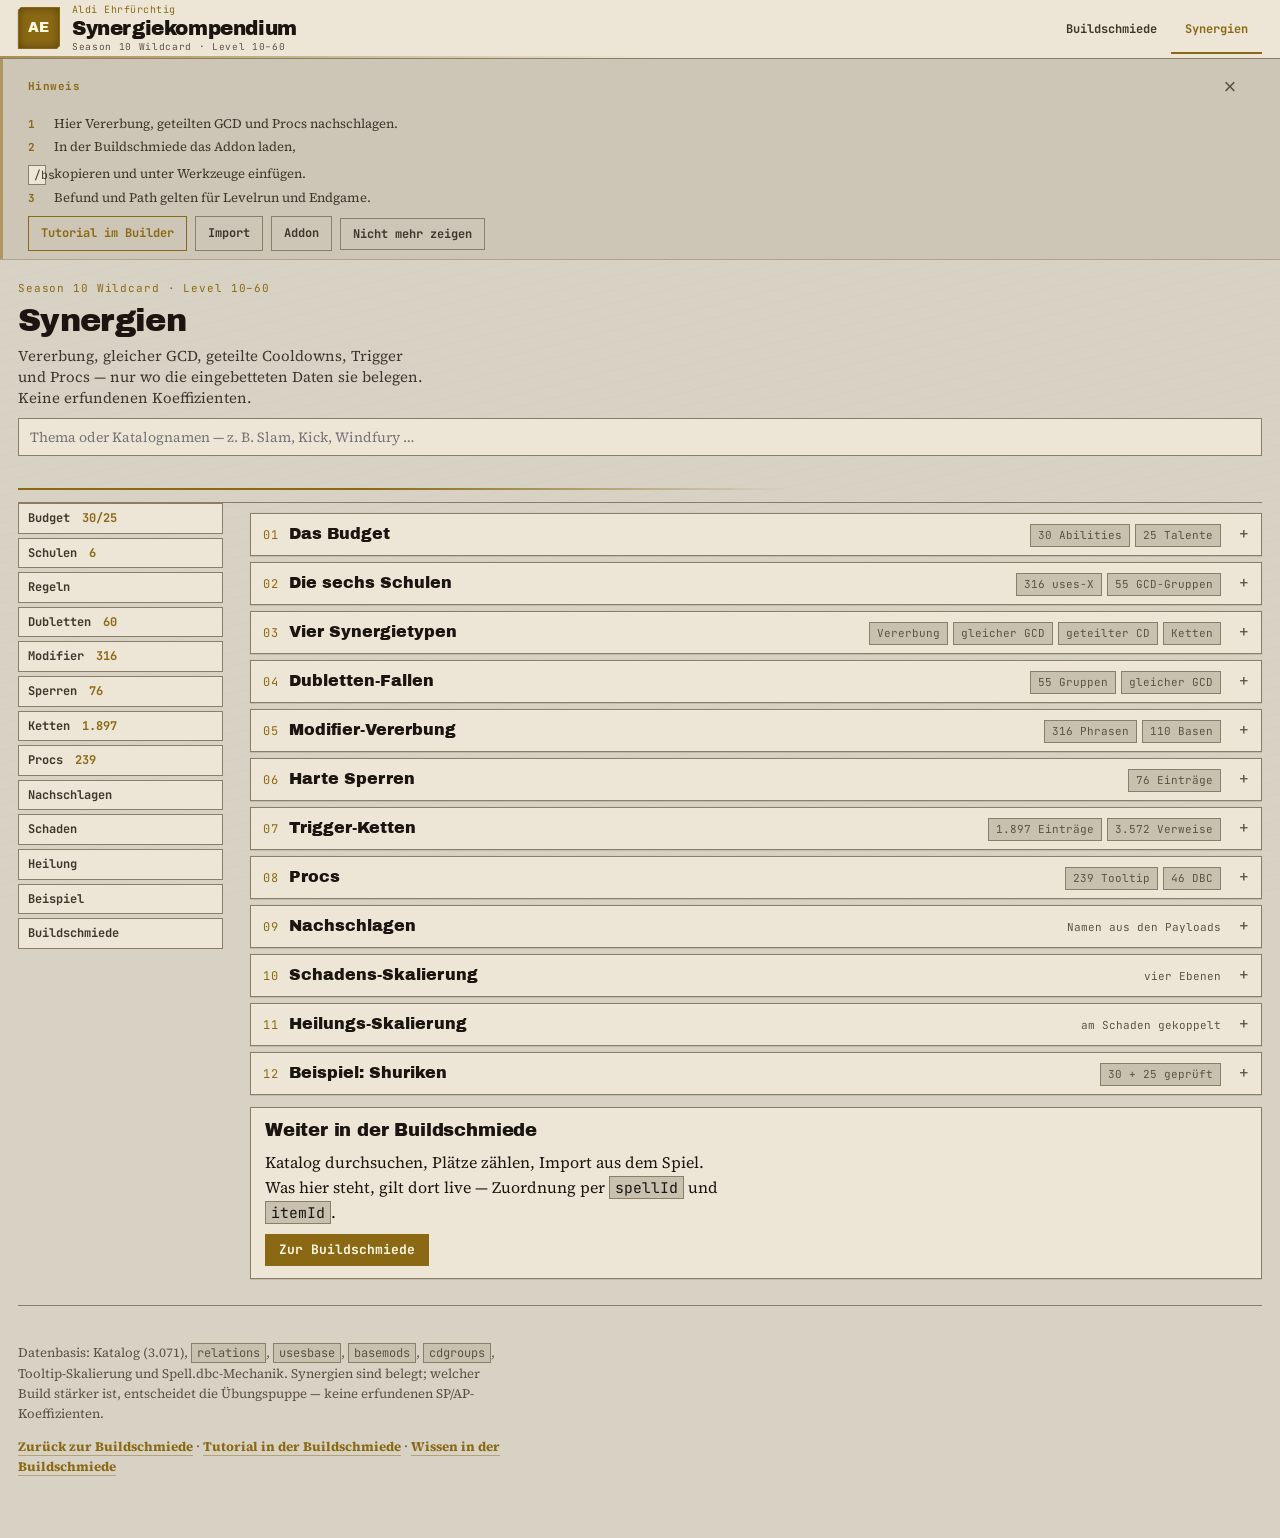
==== synergien.html @ 70fe5434 "Calm first-screen chrome so Wissen, tutorial, and catalog no longer stack three viewports. Gate Folg" ====
<!DOCTYPE html>
<html lang="de">
<head>
<meta charset="utf-8">
<meta name="viewport" content="width=device-width, initial-scale=1">
<meta name="description" content="Synergiekompendium für Project Ascension Season 10 Wildcard: Vererbung, gleicher GCD, Trigger-Ketten, Procs und Budgetregeln für Levelrun und Endgame (10–60).">
<title>Wildcard Synergiekompendium</title>
<link rel="preconnect" href="https://fonts.googleapis.com">
<link rel="preconnect" href="https://fonts.gstatic.com" crossorigin>
<link rel="stylesheet" href="https://fonts.googleapis.com/css2?family=Archivo+Black&family=Source+Serif+4:opsz,wght@8..60,400;8..60,600;8..60,700&family=JetBrains+Mono:wght@400;500;700&display=swap">
<style>
/*
  BUILDSCHMIEDE TOKEN BLOCK — share with builder-head.html
  Own forge-slate chrome (CSS only). No Ascension/WoW BLP frame kits.
  Dark = default. Light = parchment reading mode.
  Semantic (same hex as Builder):
  --accent --accent-ink --accent-soft  guild gold (#C9A227 family) — CTA / Highlight
  --danger --danger-soft  kritisch (muted red, not neon)
  --caution --caution-soft  verbesserbar / Achtung (amber, not ember)
  --good --good-soft  live / ok (muted green)
  --info  neutral info (slate-blue)
  --warn aliases --caution (wie Builder); Hinweise bleiben Amber, nicht Rot
  --ground --raised --sunken  stone panel stack
  --ink --ink-soft --ink-faint --ink-dim  text
  --muted  secondary copy (= --ink-dim)
  --rule --rule-soft --edge  metal lines
  --q0…--q4  WoW quality (Normal→Legendary) — data colors, muted, not neon
  --atm-a --atm-b  forge washes
  --quiet --quiet-focus  secondary blocks until hover/focus
  School hues (--fire…--physical) are Synergien-only and stay muted.
*/
/* Forge-Slate default = dark. Same hex as builder-head.html. */
:root,
:root[data-theme="dark"]{
  --ground:#0A0908; --raised:#1A1612; --sunken:#0D0B09;
  --ink:#E8E0D0; --ink-soft:#C4BAA6; --ink-faint:#A39886; --ink-dim:#7A7164;
  --rule:#3A3428; --rule-soft:#2A241C;
  --accent:#C9A227; --accent-ink:#1A1408; --accent-soft:#241E10;
  --ember:#C48A58; --ember-soft:#1C140E;
  --danger:#C47872; --danger-soft:#1C1010;
  --caution:#C4A05A; --caution-soft:#1C160C;
  --warn:var(--caution); --warn-soft:var(--caution-soft);
  --good:#7A9A78; --good-soft:#101610;
  --info:#7A8FA0; --info-soft:#101418;
  --bad:var(--danger); --krit:var(--danger);
  --q0:#9A9288; --q1:#8A9A52; --q2:#6A8498; --q3:#8A8098; --q4:#B07A38;
  --fire:#A87868; --frost:#6A7A8A; --shadow:#7A7088;
  --nature:#6A8A72; --holy:#B8A060; --arcane:#7A7088; --physical:#7A7468;
  --atm-a:rgba(201,162,39,.05); --atm-b:rgba(196,138,88,.02);
  --edge:rgba(0,0,0,.40);
  --panel-glow:rgba(201,162,39,.03);
  --stone:#1A1612; --gold:#C9A227; --gold-hi:#C9A227;
  --dur-view:.22s; --dur-chip:.15s; --ease-out:cubic-bezier(.2,.7,.2,1);
  --quiet:.78; --quiet-focus:1;
  --muted:var(--ink-dim);
  --page-max:1800px;
  --page-pad:clamp(10px,1.4vw,20px);
  --gap:12px;
  --sticky-top:72px;
  --jump-pad:calc(var(--sticky-top) + 16px);
  --metal:var(--rule); --metal-hi:rgba(255,255,255,.06);
  --btn-h:32px;
  --hover-delay:240ms; --hover-fade:120ms; --hover-z:80;
}
@media (prefers-color-scheme:light){:root:not([data-theme="dark"]){
  --ground:#D8D2C4; --raised:#EDE6D6; --sunken:#C9C1B0;
  --ink:#1A1510; --ink-soft:#3F362C; --ink-faint:#5C5244; --ink-dim:#756C5E;
  --rule:#8A7E68; --rule-soft:#B0A48E;
  --accent:#8B6914; --accent-ink:#FFF8E0; --accent-soft:#E4DCC4;
  --ember:#8A4A28; --ember-soft:#E6DED4;
  --danger:#8B3530; --danger-soft:#E8D6D2;
  --caution:#8A5018; --caution-soft:#E8D8C4;
  --warn:var(--caution); --warn-soft:var(--caution-soft);
  --good:#2F5340; --good-soft:#D6DED6;
  --info:#3A5268; --info-soft:#D6DCE2;
  --bad:var(--danger); --krit:var(--danger);
  --q0:#7A7468; --q1:#4A5A24; --q2:#2E4A68; --q3:#534868; --q4:#6B3E16;
  --fire:#6E4E42; --frost:#3E5264; --shadow:#52485A;
  --nature:#3E5244; --holy:#6A5A30; --arcane:#52485A; --physical:#5C564E;
  --atm-a:rgba(139,105,20,.05); --atm-b:rgba(138,74,40,.02);
  --edge:rgba(26,21,16,.10);
  --panel-glow:rgba(139,105,20,.03);
  --stone:#2A241C; --gold:#8B6914; --gold-hi:#8B6914;
  --muted:var(--ink-dim);
}}
:root[data-theme="light"]{
  --ground:#D8D2C4; --raised:#EDE6D6; --sunken:#C9C1B0;
  --ink:#1A1510; --ink-soft:#3F362C; --ink-faint:#5C5244; --ink-dim:#756C5E;
  --rule:#8A7E68; --rule-soft:#B0A48E;
  --accent:#8B6914; --accent-ink:#FFF8E0; --accent-soft:#E4DCC4;
  --ember:#8A4A28; --ember-soft:#E6DED4;
  --danger:#8B3530; --danger-soft:#E8D6D2;
  --caution:#8A5018; --caution-soft:#E8D8C4;
  --warn:var(--caution); --warn-soft:var(--caution-soft);
  --good:#2F5340; --good-soft:#D6DED6;
  --info:#3A5268; --info-soft:#D6DCE2;
  --bad:var(--danger); --krit:var(--danger);
  --q0:#7A7468; --q1:#4A5A24; --q2:#2E4A68; --q3:#534868; --q4:#6B3E16;
  --fire:#6E4E42; --frost:#3E5264; --shadow:#52485A;
  --nature:#3E5244; --holy:#6A5A30; --arcane:#52485A; --physical:#5C564E;
  --atm-a:rgba(139,105,20,.05); --atm-b:rgba(138,74,40,.02);
  --edge:rgba(26,21,16,.10);
  --panel-glow:rgba(139,105,20,.03);
  --stone:#2A241C; --gold:#8B6914; --gold-hi:#8B6914;
  --muted:var(--ink-dim);
}
*{box-sizing:border-box}
html{-webkit-text-size-adjust:100%}
body{
  margin:0;color:var(--ink);min-height:100vh;
  font-family:"Source Serif 4",Georgia,serif;font-size:16px;line-height:1.55;
  -webkit-font-smoothing:antialiased;
  background-color:var(--ground);
  background-image:
    radial-gradient(ellipse 95% 60% at 6% -12%,var(--atm-a),transparent 55%),
    radial-gradient(ellipse 70% 50% at 100% 0%,var(--atm-b),transparent 48%),
    repeating-linear-gradient(-14deg,transparent,transparent 12px,rgba(255,255,255,.02) 12px,rgba(255,255,255,.02) 13px);
  background-attachment:fixed}
@media (prefers-color-scheme:light){:root:not([data-theme="dark"]) body{
  background-image:
    radial-gradient(ellipse 95% 60% at 6% -12%,var(--atm-a),transparent 55%),
    radial-gradient(ellipse 70% 50% at 100% 0%,var(--atm-b),transparent 48%),
    repeating-linear-gradient(-14deg,transparent,transparent 12px,rgba(18,21,31,.016) 12px,rgba(18,21,31,.016) 13px)}}
:root[data-theme="light"] body{background-image:
  radial-gradient(ellipse 95% 60% at 6% -12%,var(--atm-a),transparent 55%),
  radial-gradient(ellipse 70% 50% at 100% 0%,var(--atm-b),transparent 48%),
  repeating-linear-gradient(-14deg,transparent,transparent 12px,rgba(18,21,31,.016) 12px,rgba(18,21,31,.016) 13px)}
h1,h2,h3{font-family:"Archivo Black",Impact,sans-serif;font-weight:400;text-wrap:balance;line-height:1.12;margin:0}
code,.mono,.lvl,.qual,th,.tag{font-family:"JetBrains Mono",ui-monospace,monospace}
code{font-size:.92em;background:var(--sunken);border:1px solid var(--rule);padding:1px 5px}

.wrap{max-width:min(100%,var(--page-max));margin:0 auto;padding:8px var(--page-pad) 0}
.cols-syn{display:grid;gap:var(--gap);grid-template-columns:1fr;align-items:start}
.col-side{display:flex}
.col-main{min-width:0}
@media(min-width:1100px){
  .cols-syn{grid-template-columns:minmax(180px,220px) minmax(0,1fr);gap:var(--gap)}
  .col-side{
    position:sticky;top:var(--sticky-top);align-self:start;
    max-height:calc(100dvh - var(--sticky-top) - 8px);
    overflow:auto;scrollbar-gutter:stable}
}

.topbar{position:sticky;top:0;z-index:50;background:var(--raised);
  border-bottom:1px solid var(--rule)}
.topbar::after{content:"";display:block;height:2px;
  background:linear-gradient(90deg,var(--accent) 0%,var(--accent) 28%,transparent 62%)}
.tbin{max-width:min(100%,var(--page-max));margin:0 auto;padding:0 var(--page-pad);
  display:flex;align-items:center;gap:clamp(12px,2vw,28px);flex-wrap:wrap;
  min-height:68px;position:relative}
.brand{display:flex;align-items:center;gap:12px;flex:1 1 auto;min-width:0;
  text-decoration:none;color:inherit}
.brand:hover .btext b{color:var(--accent)}
.bmark{width:42px;height:42px;flex:0 0 42px;display:grid;place-items:center;
  background:var(--accent);color:var(--accent-ink);font-family:"Archivo Black",sans-serif;
  font-size:14px;letter-spacing:.02em}
.bmark-txt{position:relative;z-index:1}
.btext{display:flex;flex-direction:column;line-height:1.1;min-width:0}
.btext .bguild{font-style:normal;font-family:"JetBrains Mono",monospace;font-size:10px;
  letter-spacing:.05em;color:var(--accent);margin-bottom:2px}
.btext b{font-family:"Archivo Black",Impact,sans-serif;font-size:clamp(17px,2.4vw,20px);
  font-weight:400;letter-spacing:-.02em;transition:color var(--dur-chip) var(--ease-out)}
.btext i{font-style:normal;font-family:"JetBrains Mono",monospace;font-size:9.5px;
  letter-spacing:.07em;color:var(--ink-faint);margin-top:3px}
.prodnav{display:flex;gap:0;align-items:flex-end;margin-left:auto}
.prodnav a{
  background:transparent;border:0;border-bottom:2px solid transparent;
  padding:18px 14px 14px;font-family:"JetBrains Mono",monospace;font-size:12px;
  font-weight:700;color:var(--ink-soft);text-decoration:none;white-space:nowrap;
  transition:color var(--dur-chip),border-color var(--dur-chip)}
.prodnav a:hover{color:var(--ink)}
.prodnav a.on{color:var(--accent);border-bottom-color:var(--accent)}
.prodnav a:focus-visible{outline:2px solid var(--accent);outline-offset:2px}

.startrow{border-bottom:1px solid var(--rule-soft);
  background:color-mix(in srgb,var(--sunken) 72%,var(--ground))}
.startin{max-width:min(100%,var(--page-max));margin:0 auto;padding:6px var(--page-pad);
  display:flex;flex-wrap:wrap;align-items:baseline;gap:10px 18px}
.startin .shd{font-family:"JetBrains Mono",monospace;font-size:11px;font-weight:700;
  letter-spacing:.04em;color:var(--accent);margin:0;flex:0 0 auto}
.startin p{margin:0;font-size:13.5px;color:var(--ink);line-height:1.45;flex:1 1 220px;max-width:62ch}
.startin .slinks{display:flex;flex-wrap:wrap;gap:8px;align-items:center}
.startin a{font-family:"JetBrains Mono",monospace;font-size:12px;font-weight:700;
  color:var(--accent);text-decoration:none;border:1px solid var(--accent);
  background:var(--raised);padding:6px 11px;white-space:nowrap}
.startin a:hover{background:var(--accent);color:var(--accent-ink)}
.startin a:focus-visible{outline:2px solid var(--accent);outline-offset:2px}

.mast{border-bottom:1px solid var(--rule);padding:clamp(10px,2vw,18px) 0 12px;position:relative}
.mast::after{content:"";display:block;height:2px;margin-top:12px;
  background:linear-gradient(90deg,var(--accent) 0%,var(--accent) 28%,transparent 62%)}
.kicker{font-family:"JetBrains Mono",monospace;font-size:11px;letter-spacing:.08em;
  color:var(--accent);margin:0 0 6px}
.mast h1{font-size:clamp(24px,3.6vw,32px);letter-spacing:-.02em;color:var(--ink)}
.dek{max-width:52ch;margin:6px 0 0;font-size:15px;color:var(--ink-soft);line-height:1.4}

.find{margin:10px 0 0;display:flex;flex-direction:column;gap:6px}
.find-row{display:flex;gap:8px;align-items:center}
.find input[type=search]{
  flex:1;min-width:0;background:var(--raised);color:var(--ink);
  border:1px solid var(--rule);padding:8px 11px;font-size:14px;border-radius:0;
  font-family:"Source Serif 4",Georgia,serif}
.find input[type=search]:focus{outline:2px solid var(--accent);outline-offset:2px;border-color:var(--accent)}
.find-status{font-family:"JetBrains Mono",monospace;font-size:12px;color:var(--ink-faint);
  min-height:1.2em;margin:0}

.topics-nav{display:flex;flex-wrap:wrap;gap:4px;margin:0;align-items:center}
.col-side.topics-nav{align-items:stretch}
@media(min-width:1100px){
  .col-side.topics-nav{
    flex-direction:column;gap:4px;
    max-height:calc(100dvh - var(--sticky-top) - 8px);overflow-y:auto;scrollbar-gutter:stable}
  .col-side.topics-nav a{white-space:normal}
}
.topics-nav a{
  font-family:"JetBrains Mono",monospace;font-size:12px;font-weight:700;
  color:var(--ink-soft);text-decoration:none;border:1px solid var(--rule);
  background:var(--raised);padding:5px 9px;white-space:nowrap}
.topics-nav a:hover{border-color:var(--accent);color:var(--accent)}
.topics-nav a:focus-visible{outline:2px solid var(--accent);outline-offset:2px}
.topics-nav a b{font-weight:700;color:var(--accent);margin-left:5px;
  font-variant-numeric:tabular-nums}

@keyframes jumpflash{
  0%{box-shadow:0 0 0 1px var(--accent),0 0 0 6px var(--accent-soft)}
  100%{box-shadow:0 1px 0 var(--edge),0 0 0 1px var(--panel-glow)}}
.jumpflash{animation:jumpflash 1.2s var(--ease-out)}
@media (prefers-reduced-motion:reduce){
  .jumpflash{animation:none;outline:2px solid var(--accent);outline-offset:2px}}

.topics{display:flex;flex-direction:column;gap:6px;padding:10px 0 18px}
.topic{background:var(--raised);border:1px solid var(--rule);scroll-margin-top:var(--jump-pad,86px);
  box-shadow:0 1px 0 var(--edge),0 0 0 1px var(--panel-glow)}
.topic.off{display:none}
.topic>summary{
  list-style:none;cursor:pointer;display:flex;align-items:baseline;flex-wrap:wrap;gap:4px 10px;
  padding:8px 12px;font-family:"Archivo Black",Impact,sans-serif;font-size:16px;
  user-select:none}
.topic>summary::-webkit-details-marker{display:none}
.topic>summary .num{font-family:"JetBrains Mono",monospace;font-size:12px;color:var(--accent);
  letter-spacing:.08em}
.topic>summary .hint{font-family:"JetBrains Mono",monospace;font-size:11px;font-weight:400;
  color:var(--ink-faint);margin-left:auto;display:flex;flex-wrap:wrap;gap:5px;align-items:center}
.topic>summary .hint a{
  color:var(--ink-faint);text-decoration:none;border:1px solid var(--rule);
  background:var(--sunken);padding:2px 7px;font-weight:400}
.topic>summary .hint a:hover{border-color:var(--accent);color:var(--accent)}
.topic>summary .hint a:focus-visible{outline:2px solid var(--accent);outline-offset:2px}
.topic>summary::after{content:"+";margin-left:8px;font-family:"JetBrains Mono",monospace;
  font-size:16px;color:var(--ink-faint)}
.topic[open]>summary{border-bottom:1px solid var(--rule-soft)}
.topic[open]>summary::after{content:"−"}
.topic-body{padding:2px 12px 14px}
.topic-body>h2{display:none}
.q-empty{padding:16px 8px 6px;color:var(--ink-faint);text-align:center;margin:0}
.q-empty[hidden]{display:none}
.closer{background:var(--raised);border:1px solid var(--rule);padding:12px 14px;margin-top:6px;
  box-shadow:0 1px 0 var(--edge),0 0 0 1px var(--panel-glow);scroll-margin-top:var(--jump-pad,86px)}
.closer h2{font-size:18px;margin:0 0 6px}
.closer p{margin:0;max-width:58ch}
.closer .cta{margin-top:10px}

.limits{display:grid;grid-template-columns:repeat(auto-fit,minmax(140px,1fr));gap:8px;margin:14px 0}
.limit{background:var(--raised);border:1px solid var(--rule);
  box-shadow:0 1px 0 var(--edge),0 0 0 1px var(--panel-glow);
  padding:10px 12px;position:relative}
a.limit{color:inherit;text-decoration:none;display:block;cursor:pointer;
  scroll-margin-top:var(--jump-pad,86px)}
a.limit:hover{border-color:var(--accent)}
a.limit:focus-visible{outline:2px solid var(--accent);outline-offset:2px}
.limit::before{content:"";position:absolute;left:0;top:0;bottom:0;width:3px;
  background:var(--accent);opacity:.45}
.limit .n{font-family:"Archivo Black",sans-serif;font-size:28px;line-height:1;display:block;
  font-variant-numeric:tabular-nums;color:var(--accent)}
.limit .l{font-family:"JetBrains Mono",monospace;font-size:11px;letter-spacing:.08em;
  color:var(--ink-faint);margin-top:4px;display:block}

h2{font-size:clamp(20px,2.6vw,26px);letter-spacing:-.01em}
h2 .num{font-family:"JetBrains Mono",monospace;font-size:12px;color:var(--accent);
  display:block;margin-bottom:8px;letter-spacing:.1em;
  border-left:3px solid var(--accent);padding-left:10px}
h3{font-size:17px;margin:18px 0 8px;color:var(--ink)}
p{max-width:66ch}
section > p:first-of-type,.topic-body > .lede{margin-top:10px}
.lede{font-size:16px;color:var(--ink-soft)}

.schools{display:grid;grid-template-columns:repeat(auto-fit,minmax(148px,1fr));gap:8px;margin:14px 0 0}
.school{background:var(--raised);border:1px solid var(--rule);
  box-shadow:0 1px 0 var(--edge),inset 3px 0 0 color-mix(in srgb,var(--c) 62%,transparent);padding:8px 11px;
  scroll-margin-top:var(--jump-pad,86px)}
a.school{color:inherit;text-decoration:none;display:block;cursor:pointer}
a.school:hover{border-color:color-mix(in srgb,var(--c) 70%,var(--rule))}
a.school:focus-visible{outline:2px solid var(--accent);outline-offset:2px}
.school .name{font-family:"JetBrains Mono",monospace;font-weight:700;font-size:14px;color:color-mix(in srgb,var(--c) 72%,var(--ink-faint));display:block}
.school .count{font-family:"Archivo Black",sans-serif;font-size:22px;line-height:1.2;display:block;color:var(--ink)}
.school .eg{font-size:14px;color:var(--ink-faint);display:block}

.chain{background:var(--raised);border:1px solid var(--rule);
  box-shadow:0 1px 0 var(--edge),0 0 0 1px var(--panel-glow);
  padding:10px 12px 10px 14px;margin:10px 0;position:relative}
.chain::before{content:"";position:absolute;left:0;top:0;bottom:0;width:3px;
  background:var(--accent);opacity:.45}
.chain-flow{display:flex;flex-wrap:wrap;align-items:center;gap:8px;margin-bottom:8px}
.node{font-family:"JetBrains Mono",monospace;font-size:13px;font-weight:700;
  background:var(--sunken);border:1px solid var(--rule);padding:5px 10px}
.node.src{border-color:var(--accent);color:var(--accent);background:var(--accent-soft)}
.arrow{color:var(--ink-faint);font-size:14px}
.chain p{margin:0;font-size:15px;color:var(--ink-soft);max-width:none}

.tbl-wrap{overflow-x:auto;margin:20px 0;background:var(--raised);border:1px solid var(--rule);
  box-shadow:0 1px 0 var(--edge),0 0 0 1px var(--panel-glow)}
table{border-collapse:collapse;width:100%;min-width:560px;background:transparent}
th,td{text-align:left;padding:9px 13px;border-bottom:1px solid var(--rule-soft);font-size:14px}
th{background:var(--sunken);font-size:11px;letter-spacing:.08em;
  color:var(--accent);font-weight:700;position:sticky;top:var(--sticky-top);z-index:2;border-bottom:1px solid var(--rule)}
td{font-family:"JetBrains Mono",monospace;font-variant-numeric:tabular-nums}
td.txt{font-family:"Source Serif 4",serif;color:var(--ink-soft)}
tr:last-child td{border-bottom:none}

.qual{font-size:11px;padding:2px 7px;border:1px solid currentColor;font-weight:700}
.q-Legendary{color:var(--q4)} .q-Epic{color:var(--q3)}
.q-Rare{color:var(--q2)} .q-Normal{color:var(--q0)} .q-Uncommon{color:var(--q1)}

.note{position:relative;background:var(--accent-soft);border:1px solid var(--accent);
  padding:16px 20px 16px 22px;margin:24px 0;
  box-shadow:0 1px 0 var(--edge),inset 3px 0 0 var(--accent)}
.note.warn{background:var(--caution-soft);border-color:var(--caution);
  box-shadow:0 1px 0 var(--edge),inset 3px 0 0 var(--caution)}
.note.danger{background:var(--danger-soft);border-color:var(--danger);
  box-shadow:0 1px 0 var(--edge),inset 3px 0 0 var(--danger)}
.note.good{background:var(--good-soft);border-color:var(--good);
  box-shadow:0 1px 0 var(--edge),inset 3px 0 0 var(--good)}
.note p{margin:0;max-width:none}
.note p+p{margin-top:10px}
.note .hd{font-family:"JetBrains Mono",monospace;font-size:11px;letter-spacing:.08em;
  margin:0 0 7px;font-weight:700;color:var(--accent)}
.note.warn .hd{color:var(--caution)}
.note.danger .hd{color:var(--danger)}
.note.good .hd{color:var(--good)}
a.cta{
  display:inline-block;color:var(--accent);text-decoration:none;margin-top:14px;
  font-family:"JetBrains Mono",monospace;font-size:13px;font-weight:700;
  padding:0 0 2px;border:0;border-bottom:1px solid color-mix(in srgb,var(--accent) 45%,transparent);
  background:transparent}
a.cta:hover{color:var(--ink);border-bottom-color:var(--accent)}
a.cta:focus-visible{outline:2px solid var(--accent);outline-offset:2px}
.footnav{margin-top:12px}
.footnav a{color:var(--accent);font-weight:700;text-decoration:none;
  border-bottom:1px solid color-mix(in srgb,var(--accent) 45%,transparent)}
.footnav a:hover{border-bottom-color:var(--accent)}

.cols{display:grid;grid-template-columns:1fr;gap:var(--gap);margin-top:20px}
@media(min-width:760px){.cols{grid-template-columns:1fr 1fr}}
@media(min-width:1400px){.cols{grid-template-columns:1fr 1fr 1fr}}
.col{background:var(--raised);border:1px solid var(--rule);
  box-shadow:0 1px 0 var(--edge),0 0 0 1px var(--panel-glow);
  padding:14px 16px;position:relative}
.col::before{content:"";position:absolute;left:0;top:0;bottom:0;width:3px;
  background:var(--accent);opacity:.45}
.col h3{margin-top:0;color:var(--ink)}
.col ul{list-style:none;margin:0;padding:0}
.col li{display:flex;justify-content:space-between;gap:10px;padding:3px 0;
  border-bottom:1px solid var(--rule-soft);font-size:13px}
.col li .nm{font-family:"JetBrains Mono",monospace}
.col li .meta{font-family:"JetBrains Mono",monospace;font-size:11px;color:var(--ink-faint);white-space:nowrap}
.grp{font-family:"JetBrains Mono",monospace;font-size:11px;letter-spacing:.08em;
  color:var(--accent);margin:10px 0 4px}
.grp:first-child{margin-top:0}

footer{padding:24px 0 48px;color:var(--ink-faint);font-size:13px;line-height:1.55;
  border-top:1px solid var(--rule);margin-top:8px}
footer p{max-width:70ch}
a{color:var(--accent)}
:focus-visible{outline:2px solid var(--accent);outline-offset:2px}
.skip{position:absolute;left:12px;top:0;z-index:200;transform:translateY(-120%);
  background:var(--accent);color:var(--accent-ink);padding:10px 14px;
  font-family:"JetBrains Mono",monospace;font-size:13px;font-weight:700;
  text-decoration:none;border:1px solid var(--accent);transition:transform .15s}
.skip:focus,.skip:focus-visible{transform:translateY(12px);outline-offset:3px}
@media(prefers-contrast:more){:focus-visible{outline-width:3px}}
@media(max-width:560px){
  .tbin{min-height:0;padding-top:10px;padding-bottom:10px;gap:10px}
  .bmark{width:36px;height:36px;flex-basis:36px}
  .btext b{font-size:16px}
  .prodnav{width:100%;margin-left:0}
  .prodnav a{flex:1;text-align:center;padding:12px 8px}
}
.rules{display:grid;grid-template-columns:1fr;gap:8px;margin:14px 0 0}
@media(min-width:760px){.rules{grid-template-columns:1fr 1fr}}
.rule{background:var(--raised);border:1px solid var(--rule);
  box-shadow:0 1px 0 var(--edge),0 0 0 1px var(--panel-glow);
  padding:10px 12px 10px 14px;position:relative}
.rule::before{content:"";position:absolute;left:0;top:0;bottom:0;width:3px;
  background:var(--accent);opacity:.45}
.rule h3{margin:0 0 8px;font-size:16px}
.rule p{margin:0;font-size:15px;color:var(--ink-soft);max-width:none}
.rule .k{font-family:"JetBrains Mono",monospace;font-size:11px;letter-spacing:.08em;
  color:var(--accent);display:block;margin-bottom:6px}

.look{background:var(--raised);border:1px solid var(--rule);
  box-shadow:0 1px 0 var(--edge),0 0 0 1px var(--panel-glow);
  padding:10px 12px 12px;margin:12px 0 0;position:relative}
.look::before{content:"";position:absolute;left:0;top:0;bottom:0;width:3px;
  background:var(--accent);opacity:.45}
.look label{display:block;font-family:"JetBrains Mono",monospace;font-size:11px;
  letter-spacing:.08em;color:var(--accent);font-weight:700;margin:0 0 8px}
.synin{width:100%;max-width:42rem;padding:7px 10px;font:15px/1.4 "Source Serif 4",serif;
  color:var(--ink);background:var(--sunken);border:1px solid var(--rule)}
.synin:focus{outline:2px solid var(--accent);outline-offset:2px}
.filters{display:flex;flex-wrap:wrap;gap:6px;margin:12px 0 0}
.filters button{font-family:"JetBrains Mono",monospace;font-size:12px;font-weight:700;
  padding:6px 10px;border:1px solid var(--rule);background:var(--sunken);
  color:var(--ink-soft);cursor:pointer}
.filters button.on,.filters button[aria-pressed="true"]{
  border-color:var(--accent);background:var(--accent-soft);color:var(--accent)}
.filters button:hover{border-color:var(--accent);color:var(--accent)}
.filters button:focus-visible{outline:2px solid var(--accent);outline-offset:2px}
.school-filters{margin-top:8px}
.lookstat{font-family:"JetBrains Mono",monospace;font-size:12px;color:var(--ink-faint);
  margin:10px 0 0}
.look,.hits{scroll-margin-top:var(--jump-pad,86px)}
.look[tabindex="-1"]:focus{outline:none}
.hits{display:grid;gap:8px;margin-top:10px}
@media(min-width:900px){.hits{grid-template-columns:1fr 1fr}}
@media(min-width:1400px){.hits{grid-template-columns:1fr 1fr 1fr}}
.hit{background:var(--sunken);border:1px solid var(--rule);padding:8px 10px}
.hit h3{margin:0 0 6px;font-size:17px;color:var(--ink)}
.hit .meta{font-family:"JetBrains Mono",monospace;font-size:12px;color:var(--ink-faint)}
.tags{display:flex;flex-wrap:wrap;gap:6px;margin:8px 0}
.tagpill{font-family:"JetBrains Mono",monospace;font-size:11px;font-weight:700;
  padding:2px 7px;border:1px solid var(--rule);color:var(--ink-soft)}
.tagpill.erb{border-color:var(--accent);color:var(--accent)}
.tagpill.gcd{border-color:var(--caution);color:var(--caution)}
.tagpill.cd{border-color:var(--frost);color:var(--frost)}
.tagpill.proc{border-color:var(--good);color:var(--good)}
.tagpill.gate{border-color:var(--shadow);color:var(--shadow)}
.tagpill.kette{border-color:var(--holy);color:var(--holy)}
.hit dl{margin:6px 0 0;display:grid;gap:4px}
.hit dt{font-family:"JetBrains Mono",monospace;font-size:11px;letter-spacing:.06em;
  color:var(--accent);margin:0}
.hit dd{margin:2px 0 0;font-size:14px;color:var(--ink-soft)}
.hit .nm{font-family:"JetBrains Mono",monospace}
.empty{color:var(--ink-faint);font-size:15px;margin:14px 0 0}

@media(prefers-reduced-motion:reduce){
  *{animation:none!important;transition:none!important}
}

/* --- Dichte / progressive disclosure (forge-slate, shared with builder) --- */
.startrow{
  background:color-mix(in srgb,var(--sunken) 42%,transparent);
  border-bottom-color:var(--rule-soft)}
@supports not (background:color-mix(in srgb,white 50%,black)){
  .startrow{background:var(--sunken)}}
.startin .shd{color:var(--ink-dim);letter-spacing:.03em}
.startin p{font-size:13px;color:var(--ink-soft)}
.startin a{
  border-color:var(--rule);color:var(--ink-soft);background:transparent;
  font-weight:600;padding:5px 10px}
.startin a:hover,.startin a:focus-visible{
  background:var(--accent);color:var(--accent-ink);border-color:var(--accent)}

.chain,.col,.limit{box-shadow:0 1px 0 var(--edge)}
.quiet{opacity:var(--quiet);transition:opacity var(--dur-chip) var(--ease-out)}
.quiet:hover,.quiet:focus-within{opacity:var(--quiet-focus)}
.dump{background:transparent}

/* details.more = JS wrapDetails + static HTML. Same look as details.disclose. */
details.more,details.disclose{
  border:1px solid var(--rule-soft);background:var(--sunken)}
details.more>summary,details.disclose>summary{
  list-style:none;cursor:pointer;user-select:none;
  font-family:"JetBrains Mono",monospace;font-size:12px;font-weight:700;
  color:var(--accent);padding:8px 12px}
details.more>summary::-webkit-details-marker,
details.disclose>summary::-webkit-details-marker{display:none}
details.more>summary::after,details.disclose>summary::after{content:" +";color:var(--ink-faint);font-weight:400}
details.more[open]>summary::after,details.disclose[open]>summary::after{content:" \2212"}
details.more:not([open]),details.disclose:not([open]){opacity:var(--quiet)}
details.more[open],details.more:focus-within,
details.disclose[open],details.disclose:focus-within{opacity:var(--quiet-focus)}
details.more .more-body{padding:0 12px 10px;font-size:13px;color:var(--ink-soft);line-height:1.5}
details.more .more-body>:first-child{margin-top:0}
details.more .more-body>:last-child{margin-bottom:0}
details.more .more-body .headline{border-left:0;padding:10px 0;background:transparent}
details.more .more-body .empty,details.more .more-body .empty-keep{
  padding:0;text-align:left;color:var(--ink-soft)}
details.more .more-body .flag{border:0;padding:8px 0}
details.more .more-body .srcnote{padding:8px 0}

.viewline{margin:0;padding:8px 14px 4px;font-size:13px;color:var(--ink-soft);line-height:1.45}
.viewline a{color:var(--accent);font-weight:700;text-decoration:none}
.viewline a:hover{border-bottom:1px solid var(--accent)}
.viewline code{font-size:11.5px;background:var(--sunken);border:1px solid var(--rule);padding:1px 5px}

.startin details.more,.startin details.disclose{
  flex:1 1 240px;min-width:0;border:0;background:transparent;opacity:1}
.startin details.more>summary,.startin details.disclose>summary{
  padding:0;font-size:11px;letter-spacing:.04em}
.startin details.more .more-body{padding:8px 0 0;max-width:62ch;color:var(--ink-soft);font-size:13px}

footer details.more,footer details.disclose{border:0;background:transparent;margin-top:10px;opacity:1}
footer details.more>summary,footer details.disclose>summary{padding:0;color:var(--ink-faint);font-weight:700}
footer details.more .more-body{padding:8px 0 0;color:var(--ink-faint);font-size:13px}

.more-host:not([open])+.more-target>.qhint:first-child,
.more-host:not([open])+.more-target .ilvlnote{display:none}
.more-host:not([open])+.more-target>.empty{
  display:-webkit-box;-webkit-line-clamp:2;-webkit-box-orient:vertical;
  overflow:hidden;text-align:left;padding:12px 16px}

@media (prefers-contrast:more){
  .chain,.col,.limit,.quiet,details.disclose{opacity:1}
}

/* Tip strip — minimal .tut* mirror of Builder (forge-slate, one accent) */
.muted{color:var(--muted,var(--ink-dim))}
.tut,.tut-bar{
  position:relative;
  border-bottom:1px solid var(--rule-soft);
  background:color-mix(in srgb,var(--sunken) 72%,var(--ground))}
@supports not (background:color-mix(in srgb,white 50%,black)){
  .tut,.tut-bar{background:var(--sunken)}}
.tut::before,.tut-bar::before{
  content:"";position:absolute;left:0;top:0;bottom:0;width:3px;
  background:var(--accent);opacity:.5;pointer-events:none}
.tut-panel,.tut-dismissed{
  max-width:min(100%,var(--page-max));margin:0 auto;
  padding:10px var(--page-pad) 12px var(--page-pad);
  position:relative}
.tut-dismissed{display:flex;align-items:center;gap:10px 14px;flex-wrap:wrap}
.tut-dismissed[hidden],.tut-panel[hidden]{display:none !important}
.tut-reopen{
  font-family:"JetBrains Mono",monospace;font-size:12px;font-weight:700;
  color:var(--accent);background:transparent;border:1px solid var(--accent);
  padding:7px 12px;cursor:pointer;min-height:36px}
.tut-reopen:hover,.tut-reopen:focus-visible{
  background:var(--accent);color:var(--accent-ink)}
.tut-dismissed-hint{
  margin:0;flex:1 1 160px;font-size:13px;color:var(--muted,var(--ink-dim));line-height:1.4}
.tut-top{display:flex;align-items:center;gap:10px 14px;margin-bottom:8px;flex-wrap:wrap}
.tut-kicker{
  margin:0;font-family:"JetBrains Mono",monospace;font-size:11px;
  font-weight:700;letter-spacing:.04em;color:var(--accent)}
.tut-x{
  margin-left:auto;background:transparent;border:1px solid transparent;
  color:var(--ink-faint);font-size:22px;line-height:1;cursor:pointer;
  min-width:44px;min-height:44px;padding:0;display:grid;place-items:center}
.tut-x:hover{color:var(--ink);border-color:var(--rule-soft)}
.tut-body{margin:0 0 10px;font-size:14px;line-height:1.45;color:var(--ink-soft);
  max-width:62ch}
.tut-steps{
  counter-reset:tutstep;list-style:none;margin:0 0 12px;padding:0;
  display:grid;gap:7px;max-width:62ch}
.tut-steps li{
  counter-increment:tutstep;
  display:grid;grid-template-columns:1.35em 1fr;gap:8px;align-items:start;
  font-size:13.5px;line-height:1.45;color:var(--ink-soft)}
.tut-steps li::before{
  content:counter(tutstep);
  font-family:"JetBrains Mono",monospace;font-size:11px;font-weight:700;
  color:var(--accent);padding-top:2px}
.tut-steps code{
  font-family:"JetBrains Mono",monospace;font-size:11.5px;
  background:var(--raised);border:1px solid var(--rule);padding:1px 5px}
.tut-actions{display:flex;flex-wrap:wrap;gap:8px;align-items:center}
.tut-btn{
  font-family:"JetBrains Mono",monospace;font-size:12px;font-weight:700;
  padding:7px 12px;border:1px solid var(--rule);background:transparent;
  color:var(--ink-soft);cursor:pointer;text-decoration:none;display:inline-block;
  min-height:36px}
.tut-btn:hover{border-color:var(--accent);color:var(--ink)}
a.tut-btn.primary,button.tut-btn.primary{border-color:var(--accent);color:var(--accent)}
a.tut-btn.primary:hover,button.tut-btn.primary:hover{
  background:var(--accent);color:var(--accent-ink)}
.tut-btn:focus-visible,.tut-reopen:focus-visible,.tut-x:focus-visible{
  outline:2px solid var(--accent);outline-offset:2px}
@media(max-width:640px){
  .tut-panel,.tut-dismissed{padding:10px 12px 12px 16px}
  .tut-actions{width:100%}
  .tut-btn,.tut-reopen{flex:1 1 calc(50% - 8px);text-align:center}
  .tut-steps li{font-size:13px}
}
@media(prefers-contrast:more){.tut::before,.tut-bar::before{opacity:1}}
.tut-panel{padding:6px clamp(12px,2.4vw,28px) 8px}
.tut-top{margin:0;gap:8px 12px}
.tut-steps{margin:6px 0 8px;gap:4px}
.tut-steps li{font-size:13px}

/* Dichte: 1860, kompakte Listen, klebrige Seite — first-class mit Builder */
:root{--page-max:1800px;--gap:12px;--sticky-top:72px;--jump-pad:calc(var(--sticky-top) + 16px)}
@media(max-width:900px){:root{--sticky-top:108px}}
.tbin{min-height:56px}
.col{padding:8px 10px}
.cols{margin-top:14px;align-items:start}
@media(min-width:1100px){
  .cols .col{position:sticky;top:var(--sticky-top)}
}

/* === LFM discipline (shared with builder-head) === */
.topic,.closer,.limit,.chain,.col,.rule,.look,.tbl-wrap{
  background:var(--raised);border:1px solid var(--rule);
  box-shadow:0 1px 0 var(--edge),0 0 0 1px var(--panel-glow),inset 0 1px 0 var(--metal-hi)}
.kicker,.startin .shd,.tut-kicker,.btext .bguild,.grp,.rule .k,.look label,h2 .num,
.topic>summary .num,th{color:var(--gold)}
.prodnav a.on{color:var(--gold);border-bottom-color:var(--gold)}
.topbar{background:var(--raised);border-bottom:1px solid var(--rule)}
.topbar::after{background:linear-gradient(90deg,var(--gold) 0%,transparent 52%);opacity:.7}
.bmark{border:1px solid var(--accent);
  box-shadow:0 0 0 1px var(--stone),inset 0 0 10px rgba(0,0,0,.35);
  clip-path:polygon(8% 0,100% 0,100% 92%,92% 100%,0 100%,0 8%)}
.tut-btn,.filters button,a.cta,.startin a{
  min-height:var(--btn-h);box-sizing:border-box;display:inline-flex;align-items:center}
.filters button{padding:0 10px;background:var(--sunken);border:1px solid var(--rule);color:var(--ink-soft)}
.filters button:hover{border-color:var(--metal);color:var(--ink)}
.filters button.on,.filters button[aria-pressed="true"]{
  border-color:var(--gold);color:var(--gold);background:var(--accent-soft)}
a.cta{background:var(--accent);color:var(--accent-ink);border-color:var(--accent);padding:0 14px}
.startin a{border-color:var(--rule);color:var(--ink-soft);background:transparent;padding:0 11px}
.startin a:hover{background:var(--accent);color:var(--accent-ink);border-color:var(--accent)}
.startrow{background:var(--sunken)}
body:has(#synTipPanel:not([hidden])) .mast{padding-top:clamp(6px,1.2vw,12px)}
@media(prefers-reduced-motion:reduce){.skip,.btext b{transition:none}}

/* === Hover system: same delay / focus / tip chrome as Builder. === */
@media(prefers-reduced-motion:reduce){
  :root{--hover-delay:0ms;--hover-fade:0ms}
}
.quiet{transition:opacity var(--hover-fade,var(--dur-chip)) var(--ease-out)}
a.school,a.limit,[data-jump]{transition:border-color var(--hover-fade) var(--ease-out),color var(--hover-fade) var(--ease-out)}
a.school:focus-within,a.limit:focus-within{border-color:color-mix(in srgb,var(--c,var(--accent)) 55%,var(--rule))}
#hoverTip{
  position:fixed;z-index:var(--hover-z);max-width:min(28ch,calc(100vw - 24px));
  padding:7px 10px 8px 12px;background:var(--raised);color:var(--ink);
  border:1px solid var(--metal,var(--rule));pointer-events:none;
  box-shadow:0 1px 0 var(--edge),inset 0 1px 0 var(--metal-hi,rgba(255,255,255,.06));
  font-family:"JetBrains Mono",ui-monospace,monospace;font-size:11.5px;line-height:1.35;
  opacity:0;visibility:hidden}
#hoverTip::before{
  content:"";position:absolute;left:0;top:0;bottom:0;width:2px;
  background:var(--gold,var(--accent));opacity:.7}
#hoverTip.on{
  opacity:1;visibility:visible;
  transition:opacity var(--hover-fade) var(--ease-out)}
@media(prefers-reduced-motion:reduce){
  .quiet,a.school,a.limit,[data-jump]{transition:none}
  #hoverTip.on{transition:none}
}

</style>
</head>
<body>

<a class="skip" href="#main">Zum Inhalt springen</a>
<header class="topbar">
  <div class="tbin">
    <a class="brand" href="index.html" aria-label="Zur Buildschmiede — Aldi Ehrfürchtig">
      <span class="bmark" aria-hidden="true" title="Aldi Ehrfürchtig"><span class="bmark-txt">AE</span></span>
      <span class="btext">
        <em class="bguild">Aldi Ehrfürchtig</em>
        <b>Synergiekompendium</b>
        <i>Season 10 Wildcard · Level 10–60</i>
      </span>
    </a>
    <nav class="prodnav" aria-label="Seiten">
      <a href="index.html">Buildschmiede</a>
      <a class="on" href="synergien.html" aria-current="page">Synergien</a>
    </nav>
  </div>
</header>

<aside class="tut tut-bar" id="synTip" aria-label="Hinweis zur Buildschmiede">
  <div class="tut-dismissed" id="synTipDismissed" hidden>
    <button type="button" class="tut-reopen" id="synTipReopen">Tutorial</button>
    <span class="tut-dismissed-hint">Kurzanleitung in der Buildschmiede</span>
    <div class="tut-actions">
      <a class="tut-btn" href="index.html">Buildschmiede</a>
      <a class="tut-btn" href="index.html#t=vTools">Import</a>
    </div>
  </div>
  <div class="tut-panel" id="synTipPanel">
    <div class="tut-top">
      <p class="tut-kicker">Hinweis</p>
      <button type="button" class="tut-x" id="synTipClose" title="Hinweis schließen" aria-label="Hinweis schließen">×</button>
    </div>
    <ol class="tut-steps">
      <li>Hier Vererbung, geteilten GCD und Procs nachschlagen.</li>
      <li>In der Buildschmiede das Addon laden, <code>/bs</code> kopieren und unter Werkzeuge einfügen.</li>
      <li>Befund und Path gelten für Levelrun und Endgame.</li>
    </ol>
    <div class="tut-actions">
      <a class="tut-btn primary" href="index.html#tut=1">Tutorial im Builder</a>
      <a class="tut-btn" href="index.html#t=vTools">Import</a>
      <a class="tut-btn" href="index.html#t=rAddon">Addon</a>
      <button type="button" class="tut-btn" id="synTipHide">Nicht mehr zeigen</button>
    </div>
  </div>
</aside>

<main class="wrap" id="main" tabindex="-1">
  <header class="mast">
    <p class="kicker">Season 10 Wildcard · Level 10–60</p>
    <h1>Synergien</h1>
    <p class="dek">Vererbung, gleicher GCD, geteilte Cooldowns, Trigger und Procs —
      nur wo die eingebetteten Daten sie belegen. Keine erfundenen Koeffizienten.</p>
    <form class="find" id="findForm" role="search" action="#" onsubmit="return false">
      <div class="find-row">
        <input type="search" id="qSyn" name="q" placeholder="Thema oder Katalognamen — z. B. Slam, Kick, Windfury …" autocomplete="off" aria-label="Themen und Katalognamen durchsuchen" aria-controls="topics">
      </div>
      <p class="find-status" id="qStatus" role="status" aria-live="polite"></p>
    </form>
  </header>

  <div class="cols-syn">
  <nav class="col-side topics-nav" aria-label="Themen">
    <a href="#budget" data-jump="budget" title="Zum Budget">Budget <b>30/25</b></a>
    <a href="#schulen" data-jump="schulen" title="Zu den Schulen">Schulen <b>6</b></a>
    <a href="#regeln" data-jump="regeln" title="Zu den vier Synergietypen">Regeln</a>
    <a href="#dubletten" data-jump="dubletten" title="Zu den Dubletten">Dubletten <b>60</b></a>
    <a href="#modifier" data-jump="modifier" title="Zur Modifier-Vererbung">Modifier <b>316</b></a>
    <a href="#gates" data-jump="gates" title="Zu den Sperren">Sperren <b>76</b></a>
    <a href="#ketten" data-jump="ketten" title="Zu den Trigger-Ketten">Ketten <b>1.897</b></a>
    <a href="#procs" data-jump="procs" title="Zu den Procs">Procs <b>239</b></a>
    <a href="#nachschlagen" data-jump="nachschlagen" title="Zum Nachschlagen">Nachschlagen</a>
    <a href="#schaden" data-jump="schaden" title="Zur Schadens-Skalierung">Schaden</a>
    <a href="#heilung" data-jump="heilung" title="Zur Heilungs-Skalierung">Heilung</a>
    <a href="#beispiel" data-jump="beispiel" title="Zum Shuriken-Beispiel">Beispiel</a>
    <a href="index.html">Buildschmiede</a>
  </nav>

  <div class="col-main">
  <p class="q-empty" id="qEmpty" hidden>Kein Treffer. Versuch einen anderen Begriff — oder öffne ein Thema oben.</p>

  <div class="topics" id="topics">
      <details class="topic" id="budget" data-keys="budget plätze abilities talente katalog 30 25 3071 dubletten waisen skalierung verdrängung">
        <summary><span class="num">01</span> Das Budget <span class="hint"><a href="#beispiel" data-jump="beispiel" title="Zum geprüften 30+25-Beispiel">30 Abilities</a><a href="#beispiel" data-jump="beispiel" title="Zum geprüften 30+25-Beispiel">25 Talente</a></span></summary>
        <div class="topic-body">
        <h2>Das Budget ist die eigentliche Mechanik</h2>
        <p class="lede">Jede Entscheidung in diesem System ist eine Verdrängungsentscheidung.
          Nicht „ist das gut?“, sondern „ist das besser als das, was dafür rausfliegt?“</p>
        <div class="limits" role="list" aria-label="Budgetgrenzen">
          <a class="limit" role="listitem" href="#beispiel" data-jump="beispiel" title="Zum Build mit 30 Abilities"><span class="n">30</span><span class="l">Abilities</span></a>
          <a class="limit" role="listitem" href="#beispiel" data-jump="beispiel" title="Zum Build mit 25 Talenten"><span class="n">25</span><span class="l">Talente</span></a>
          <a class="limit" role="listitem" href="#nachschlagen" data-jump="nachschlagen" title="Katalog nachschlagen"><span class="n">3.071</span><span class="l">Katalog gesamt</span></a>
          <a class="limit" role="listitem" href="#budget" data-jump="budget" title="Beim Budget bleiben"><span class="n">1,8 %</span><span class="l">davon nutzbar</span></a>
        </div>
        <p>Der Katalog enthält 1.321 Spells und 1.750 Talente. Du nimmst 30 und 25 mit. Alles,
          was du an Redundanz mitschleppst — zwei Fähigkeiten, die dasselbe tun, ein Talent ohne
          seine Voraussetzung — kostet dich einen Platz, den ein wirksamer Effekt haben könnte.</p>
        <div class="note danger">
          <p class="hd">Die drei teuren Fehler</p>
          <p><strong>1. Dubletten.</strong> Dieselbe Attacke in sechs Schadensschulen belegt
            sechs Plätze für eine Rolle — nimm eine davon. <em>Welche</em>, ist allerdings
            keine Geschmacksfrage: elementare Schulen ignorieren Armor.
            <strong>2. Waisen-Talente.</strong> Manche Talente
            nennen im Tooltip eine harte Voraussetzung; ohne sie sind sie tot.
            <strong>3. Gestreute Skalierung.</strong> Boni auf fünf verschiedene Schulen
            addieren sich nicht — sie verdünnen sich.</p>
        </div>
        </div>
      </details>

      <details class="topic" id="schulen" data-keys="schulen firestrike froststrike shadowstrike stormstrike holystrike spellstrike fire frost shadow nature holy arcane charred rime sunder voltaic bite">
        <summary><span class="num">02</span> Die sechs Schulen <span class="hint"><a href="#modifier" data-jump="modifier" title="Zur Modifier-Vererbung">316 uses-X</a><a href="#dubletten" data-jump="dubletten" title="Zu den GCD-Gruppen">55 GCD-Gruppen</a></span></summary>
        <div class="topic-body">
        <h2>Die sechs Schulen</h2>
        <p class="lede">Ascension hat die meisten Grundfähigkeiten in sechs Schadensschulen
          gespiegelt. Das ist keine Deko — es ist der Hebel, mit dem du deinen gesamten Schaden
          auf einen Typ bündelst.</p>
        <div class="schools">
          <a class="school" id="school-firestrike" href="#nachschlagen" data-jump="nachschlagen" data-q="Charred Bite" data-f="alle" style="--c:var(--fire)" title="Firestrike nachschlagen — z. B. Charred Bite"><span class="name">Firestrike</span>
            <span class="count">43</span><span class="eg">z. B. Charred Bite</span></a>
          <a class="school" id="school-froststrike" href="#nachschlagen" data-jump="nachschlagen" data-q="Rime Strike" data-f="alle" style="--c:var(--frost)" title="Froststrike nachschlagen — z. B. Rime Strike"><span class="name">Froststrike</span>
            <span class="count">40</span><span class="eg">z. B. Rime Strike</span></a>
          <a class="school" id="school-shadowstrike" href="#nachschlagen" data-jump="nachschlagen" data-q="Sunder Soul" data-f="alle" style="--c:var(--shadow)" title="Shadowstrike nachschlagen — z. B. Sunder Soul"><span class="name">Shadowstrike</span>
            <span class="count">40</span><span class="eg">z. B. Sunder Soul</span></a>
          <a class="school" id="school-stormstrike" href="#nachschlagen" data-jump="nachschlagen" data-q="Voltaic Bite" data-f="alle" style="--c:var(--nature)" title="Stormstrike nachschlagen — z. B. Voltaic Bite"><span class="name">Stormstrike</span>
            <span class="count">67</span><span class="eg">z. B. Voltaic Bite</span></a>
          <a class="school" id="school-holystrike" href="#nachschlagen" data-jump="nachschlagen" data-q="Holy Shot" data-f="alle" style="--c:var(--holy)" title="Holystrike nachschlagen — z. B. Holy Shot"><span class="name">Holystrike</span>
            <span class="count">40</span><span class="eg">z. B. Holy Shot</span></a>
          <a class="school" id="school-spellstrike" href="#nachschlagen" data-jump="nachschlagen" data-q="Aether Strike" data-f="alle" style="--c:var(--arcane)" title="Spellstrike nachschlagen — z. B. Aether Strike"><span class="name">Spellstrike</span>
            <span class="count">40</span><span class="eg">z. B. Aether Strike</span></a>
        </div>
        <p style="margin-top:12px"><strong>316 Einträge</strong> tragen
          <code>This uses X modifiers</code>. Dazu kommen
          <strong>55 Dublettengruppen</strong> mit 252 Mitgliedern — Schulvarianten
          mit gemeinsamem GCD. <strong>Stormstrike ist mit 67 Erwähnungen die am
          dichtesten ausgebaute Schule</strong> — wer dort bündelt, findet am meisten
          Anschlussmaterial.</p>
        </div>
      </details>

      <details class="topic" id="regeln" data-keys="regeln vererbung gcd cooldown trigger proc uses modifiers talent basis dublette kette auslöser">
        <summary><span class="num">03</span> Vier Synergietypen <span class="hint"><a href="#modifier" data-jump="modifier" title="Zur Modifier-Vererbung">Vererbung</a><a href="#dubletten" data-jump="dubletten" title="Zum gleichen GCD">gleicher GCD</a><a href="#gates" data-jump="gates" title="Zu den Sperren und geteilten CDs">geteilter CD</a><a href="#ketten" data-jump="ketten" title="Zu den Trigger-Ketten">Ketten</a></span></summary>
        <div class="topic-body">
        <h2>Vier Synergietypen — nicht vermischen</h2>
        <p class="lede">Dieselbe Fähigkeit kann in mehreren Listen stehen. Die Regeln
          meinen aber vier verschiedene Dinge. Wenn du sie vermischst, zählst du
          Schaden doppelt oder wirfst ein lebendiges Talent als Waise raus.</p>
        <div class="rules">
          <article class="rule">
            <span class="k">01 · Vererbung</span>
            <h3>Talente der Basis, nicht die Basis selbst</h3>
            <p><code>This uses Slam modifiers</code> heißt: Burning Slam erbt jedes
              Talent, das Slam verbessert. Ob Slam selbst im Build steht, ist egal.
              Quelle: <code>usesbase</code> und <code>basemods</code>.</p>
          </article>
          <article class="rule">
            <span class="k">02 · Gleicher GCD</span>
            <h3>Eine Taste, sechs Schulen</h3>
            <p>Schulvarianten derselben Fähigkeit teilen sich <strong>einen</strong>
              globalen Takt. Burning Slam und Frozen Slam sind nicht zwei parallele
              Drücke. 55 Gruppen, 252 Einträge — das ist <code>relations.dupGroup</code>.</p>
          </article>
          <article class="rule">
            <span class="k">03 · Geteilter Cooldown</span>
            <h3>Dieselbe Abklingzeit, anderer Knopf</h3>
            <p>Kick und Counterspell liegen auf einem Ability-Cooldown, nicht auf
              dem Slam-GCD. Zehn Gruppen in <code>cdgroups</code>. Eine zweite
              Fähigkeit aus derselben Gruppe bringt keine extra Uptime.</p>
          </article>
          <article class="rule">
            <span class="k">04 · Trigger und Proc</span>
            <h3>Auslöser, Nutznießer, Chance</h3>
            <p>Ein Talent <em>nennt</em> Fähigkeiten (<code>relations.refs</code>) —
              das ist die Kette. Eine Proc-Chance steht nur, wenn der Tooltip oder
              die DBC (Werte 1–99) sie liefert. Kein Prozent raten.</p>
          </article>
        </div>
        </div>
      </details>

      <details class="topic" id="dubletten" data-keys="dubletten gcd slam burning frozen storm brilliant arcane shadow flurry shield glaive zandalari armor schule fan of knives">
        <summary><span class="num">04</span> Dubletten-Fallen <span class="hint"><a href="#dubletten" data-jump="dubletten" title="Bei den Dubletten bleiben">55 Gruppen</a><a href="#regeln" data-jump="regeln" title="Zur Regel Gleicher GCD">gleicher GCD</a></span></summary>
        <div class="topic-body">
        <h2>Dubletten-Fallen</h2>
        <p class="lede">Diese Gruppen füllen dieselbe Rolle — nimm genau eine pro Gruppe.
          Sie sind aber nicht austauschbar: die Schule entscheidet, ob Armor
          den Schaden schluckt und welche Talente darauf einzahlen.</p>

        <div class="note danger">
          <p class="hd">Gleicher GCD — immer</p>
          <p>Schulvarianten derselben Fähigkeit teilen sich <strong>einen</strong> GCD.
            Burning Slam und Frozen Slam sind nicht zwei unabhängige Tasten in derselben
            Sekunde — du hast einen Slot, nur in unterschiedlicher Schule. Das ist etwas
            anderes als geteilte Ability-Cooldowns (Kick/Pummel, Shocks, Tonics): dort
            geht es um dieselbe Abklingzeit, hier um denselben globalen Takt.</p>
        </div>

        <div class="note">
          <p class="hd">Nachtrag: die Schule ist kein Kosmetikwert</p>
          <p>Die erste Fassung dieser Seite nannte diese Gruppen „identisch bis auf
            die Schule“. Das war zu grob. Ein Entwickler hat es inzwischen klargestellt:
            elementare Sprüche <strong>ignorieren Armor</strong>, dafür ist ihre reine
            Waffen-DPS etwas niedriger. In der Levelphase schluckt Armor rund 28 % des
            physischen Schadens — genau den Anteil, den die elementare Variante gar nicht
            erst verliert. Bei gleichem Gear ist die Feuerversion von Slam deshalb oft
            die <em>stärkere</em> Wahl, nicht die schwächere.</p>
          <p>Dazu kommt: Spell Power und Attack Power zählen für Waffenschaden gleich
            (14 Punkte = 1 Waffen-DPS). Eine Waffenattacke, die als Element zählt, zieht
            also vollen Nutzen aus Spell Power <em>und</em> umgeht die Rüstung. Die
            <a href="index.html">Buildschmiede</a> rechnet das pro Fähigkeit vor.</p>
          <p>In <b>Levelrun</b> (10–60) und <b>Endgame</b> (Stufe 60) nutzt die
            Auswertung Path, Essence, Budget und Hit aus dem Import. ItemStat-
            Stufenbänder decken 10–60 ab — Anhalt aus der DBC, kein Raid-BiS und
            kein erfundenes Spell-SP/AP. Rahmen unter Auswertung wählbar.</p>
        </div>

        <h3>Slam-Familie — gleicher Effekt, unterschiedliche Schule</h3>
        <div class="tbl-wrap">
          <table>
            <thead><tr><th>Fähigkeit</th><th>Schule</th><th>Effekt laut Tooltip</th></tr></thead>
            <tbody>
              <tr><td>Arcane Slam</td><td>Spellstrike</td><td class="txt">65 % Waffenschaden + 6</td></tr>
              <tr><td>Shadow Slam</td><td>Shadowstrike</td><td class="txt">65 % Waffenschaden + 6</td></tr>
              <tr><td>Burning Slam</td><td>Firestrike</td><td class="txt">65 % Waffenschaden + 6</td></tr>
              <tr><td>Frozen Slam</td><td>Froststrike</td><td class="txt">65 % Waffenschaden + 6</td></tr>
              <tr><td>Storm Slam</td><td>Stormstrike</td><td class="txt">65 % Waffenschaden + 6</td></tr>
              <tr><td>Brilliant Slam</td><td>Holystrike</td><td class="txt">65 % Waffenschaden + 6</td></tr>
            </tbody>
          </table>
        </div>
        <p>Alle sechs tragen den Zusatz <code>This uses Slam modifiers</code> — sie erben also
          dieselben Talente. Sechs Plätze für denselben Angriff.</p>

        <h3>Weitere Dubletten-Gruppen</h3>
        <div class="tbl-wrap">
          <table>
            <thead><tr><th>Gruppe</th><th>Mitglieder</th><th>Warum nur eine</th></tr></thead>
            <tbody>
              <tr><td>Flurry of …</td><td>Fire · Ice · Lightning · Shadow · Light · Magic</td>
                <td class="txt">Alle „uses Fan of Knives modifiers“</td></tr>
              <tr><td>… Shield Slam</td><td>Blazing · Glacial · Tempest · Umbral · Mystic</td>
                <td class="txt">Alle „uses Shield Slam modifiers“</td></tr>
              <tr><td>Glaive</td><td>Glaive Toss · Zandalari Glaive</td>
                <td class="txt">Teilen sich den Cooldown</td></tr>
            </tbody>
          </table>
        </div>
        <div class="note warn">
          <p class="hd">Sonderfall Zandalari Glaive</p>
          <p>Der Tooltip sagt wörtlich <em>„shares a cooldown with Glaive Toss“</em>. Beide zu
            nehmen erhöht deinen Schaden um exakt null — der zweite ist nur ein anderer Knopf für
            dieselbe Abklingzeit.</p>
        </div>
        </div>
      </details>

      <details class="topic" id="modifier" data-keys="modifier vererbung uses modifiers swipe sinister revenge lava lash slam aimed steady kill mongoose rake mangle">
        <summary><span class="num">05</span> Modifier-Vererbung <span class="hint"><a href="#nachschlagen" data-jump="nachschlagen" data-q="" data-f="erb" title="Vererbung nachschlagen">316 Phrasen</a><a href="#nachschlagen" data-jump="nachschlagen" data-q="" data-f="erb" title="Vererbung nachschlagen">110 Basen</a></span></summary>
        <div class="topic-body">
        <h2>Modifier-Vererbung</h2>
        <p class="lede">Der Satz <code>This uses X modifiers</code> ist die wichtigste Zeile im
          ganzen Katalog. Er heißt: diese Fähigkeit erbt jedes Talent, das X verbessert —
          nicht die Basisfähigkeit selbst.</p>
        <p>316 Katalogtexte tragen die Phrase. 318 Einträge sind einer Basis zugeordnet
          (Relations-Feld oder aufgelöster Text). Die Basis muss <em>nicht</em> im Build
          stehen. Unaufgelöst bleibt nur „uses Claw modifiers“ — im Katalog gibt es
          keine Ability namens Claw, also keine Zuordnung.</p>
        <h3>Die ergiebigsten Basis-Fähigkeiten</h3>
        <p>Gemessen: Varianten aus <code>usesbase</code> / Relations, Talente aus
          <code>basemods</code> (namentliche Treffer, keine erfundenen Prozent).</p>
        <div class="tbl-wrap">
          <table>
            <thead><tr><th>Basis</th><th>Varianten</th><th>Talente</th><th>Bedeutung</th></tr></thead>
            <tbody>
              <tr><td>Swipe (Cat)</td><td>12</td><td>6</td><td class="txt">Cat- und Bear-Schulvarianten</td></tr>
              <tr><td>Sinister Strike</td><td>9</td><td>18</td><td class="txt">Combopunkt-Aufbau inkl. Schulschläge</td></tr>
              <tr><td>Slam</td><td>8</td><td>30</td><td class="txt">Nahkampf-Grundschlag, breitester Talentbaum</td></tr>
              <tr><td>Lava Lash</td><td>8</td><td>12</td><td class="txt">Imbue-Synergie (Ice/Rime/Lightning/…)</td></tr>
              <tr><td>Revenge</td><td>8</td><td>6</td><td class="txt">Tank-Kern</td></tr>
              <tr><td>Aimed Shot</td><td>7</td><td>18</td><td class="txt">Distanz-Kern</td></tr>
              <tr><td>Steady Shot</td><td>7</td><td>17</td><td class="txt">Distanz-Kern</td></tr>
              <tr><td>Kill Shot</td><td>7</td><td>10</td><td class="txt">Execute-Fenster Fernkampf</td></tr>
              <tr><td>Rake</td><td>7</td><td>10</td><td class="txt">Bleed-Familie</td></tr>
              <tr><td>Mongoose Bite</td><td>6</td><td>22</td><td class="txt">Viele Schulbisse, viele Talente</td></tr>
            </tbody>
          </table>
        </div>
        <div class="note">
          <p class="hd">So nutzt du das</p>
          <p>Suche zuerst die <em>Basis</em>, um die du bauen willst, und nimm dann deren Talente.
            Jede Variante, die „uses &lt;Basis&gt; modifiers“ trägt, kommt danach gratis dazu — du
            zahlst nur den Ability-Platz, nicht nochmal Talente. Eviscerate hat im aktuellen
            Katalog nur eine Variante (Panache), Bloodthirst nur Felblade — ältere Zählungen
            mit 9 bzw. 7 Varianten stimmen nicht mehr.</p>
        </div>
        </div>
      </details>

      <details class="topic" id="gates" data-keys="sperren gates path healing waffe dolch item duelist rang eclipse agility cooldown kick pummel shock tonic backstab">
        <summary><span class="num">06</span> Harte Sperren <span class="hint"><a href="#nachschlagen" data-jump="nachschlagen" data-q="" data-f="gate" title="Sperren nachschlagen">76 Einträge</a></span></summary>
        <div class="topic-body">
        <h2>Harte Sperren</h2>
        <p class="lede">76 Einträge im Katalog funktionieren nur, wenn eine Bedingung außerhalb
          deiner 55 Plätze erfüllt ist. Steht sie nicht, passiert schlicht nichts — ohne
          Fehlermeldung, ohne Hinweis im Spiel.</p>
        <div class="tbl-wrap">
          <table>
            <thead><tr><th>Art der Sperre</th><th>Anzahl</th><th>Beispiel</th></tr></thead>
            <tbody>
              <tr><td>Path</td><td>37</td><td class="txt"><strong>Path of Healing</strong> sperrt
                Atonement, Cryotherapist, Beacon of Shadow, Blooming Shot …</td></tr>
              <tr><td>Waffe</td><td>9</td><td class="txt">Backstab und Ambush brauchen einen
                <strong>Dolch in der Haupthand</strong></td></tr>
              <tr><td>Item</td><td>9</td><td class="txt"><strong>Duelist's Glove</strong> sperrt
                Blurred Blade, Panache, En Garde! und die Swashbuckler-Einträge</td></tr>
              <tr><td>Rang</td><td>7</td><td class="txt">Chosen of Elune braucht
                <strong>Eclipse Rang 1</strong></td></tr>
              <tr><td>Stat</td><td>4</td><td class="txt">Careful Aim braucht
                <strong>Primärstat Agility</strong></td></tr>
              <tr><td>Sonst</td><td>10</td><td class="txt">Neun Runen brauchen die
                <strong>Runenschmiede</strong>; Beast Mastery hängt an Tame-Beast-Fähigkeiten</td></tr>
            </tbody>
          </table>
        </div>
        <div class="note warn">
          <p class="hd">Path of Healing ist die größte einzelne Sperre</p>
          <p>37 Fähigkeiten und Talente hängen daran. Wer sie einplant, ohne den Path zu haben,
            verliert bis zu 37 potenzielle Plätze an tote Einträge. Der Path rechnet außerdem
            Spell Power in Healing Power um. Umgekehrt: wer den Path hat, öffnet ein Sortiment,
            das anderen komplett verschlossen bleibt.</p>
        </div>

        <h3>Geteilte Abklingzeiten</h3>
        <p>Zehn Gruppen im Katalog teilen sich jeweils einen Cooldown. Eine zweite Fähigkeit aus
          derselben Gruppe bringt <strong>keine zusätzliche Uptime</strong> — nur einen zweiten
          Knopf für dieselbe Wartezeit.</p>
        <div class="tbl-wrap">
          <table>
            <thead><tr><th>Gruppe</th><th>Mitglieder</th><th>Betroffene</th></tr></thead>
            <tbody>
              <tr><td>Unterbrecher</td><td>8</td><td class="txt">Kick · Pummel · Shield Bash ·
                Counterspell · Wind Shear · Mind Freeze · Silencing Shot · Silence in the Library</td></tr>
              <tr><td>Tonics</td><td>6</td><td class="txt">Witch-Hunter-Tränke, u. a. Dark Tonic
                und Vampiric Tonic</td></tr>
              <tr><td>Schamanen-Schocks</td><td>3</td><td class="txt">Earth Shock · Flame Shock ·
                Frostflame Shock</td></tr>
              <tr><td>Andere Schocks</td><td>1</td><td class="txt">Frost Shock — eigene
                <code>cdgroups</code>-Zeile, Tooltip teilt trotzdem den Schock-CD</td></tr>
              <tr><td>Seismic</td><td>2</td><td class="txt">Seismic Wave · Seismic Tremor</td></tr>
              <tr><td>Glaive</td><td>1</td><td class="txt">Nur Zandalari Glaive steht in der
                Gruppe; Glaive Toss ist der benannte Partner im Tooltip</td></tr>
            </tbody>
          </table>
        </div>
        <div class="note danger">
          <p class="hd">Der teuerste Griff daneben</p>
          <p>Acht Unterbrecher auf einem gemeinsamen Cooldown. Wer Kick <em>und</em> Counterspell
            mitnimmt, weil „einer ist magisch, einer physisch“, verschenkt einen Platz vollständig.
            Nimm genau einen — den, dessen Ressource du ohnehin führst.</p>
        </div>
        </div>
      </details>

      <details class="topic" id="ketten" data-keys="ketten trigger lava freeze knight eclipse draconic toxic gloaming titan fury shuriken sinister bloodthirst refs">
        <summary><span class="num">07</span> Trigger-Ketten <span class="hint"><a href="#nachschlagen" data-jump="nachschlagen" data-q="" data-f="kette" title="Ketten nachschlagen">1.897 Einträge</a><a href="#nachschlagen" data-jump="nachschlagen" data-q="" data-f="kette" title="Ketten nachschlagen">3.572 Verweise</a></span></summary>
        <div class="topic-body">
        <h2>Trigger-Ketten</h2>
        <p class="lede">Fähigkeit A gewährt einen Buff, der Fähigkeit B verstärkt.
          Im Graph stehen nur Kanten, die <code>relations.refs</code> aus dem
          Katalogtext gezogen hat — keine erfundenen Verbindungen.</p>
        <p><strong>1.897 Einträge</strong> nennen mindestens eine andere Katalogfähigkeit
          (3.572 Verweise). Fast alle starken Talente sind Klassenbrücken: sie verbinden
          Fähigkeiten, die im normalen WoW nie zusammen auf einer Leiste lägen.</p>

        <div class="chain">
          <div class="chain-flow"><span class="node src">Lava Lash</span><span class="arrow" aria-hidden="true">→</span>
            <span class="node">Solid Ice</span><span class="arrow" aria-hidden="true">→</span>
            <span class="node">Ice Lance · Cone of Cold · Frostbolt · Deep Freeze</span></div>
          <p><strong>Lava Freeze</strong> <span class="qual q-Legendary">Legendary</span> · Lvl 20 —
            Lava Lash gewährt Solid Ice: +8 % Schaden auf die genannten Frostzauber,
            stapelt 2×, 15 Sek. (Tooltip).</p>
        </div>
        <div class="chain">
          <div class="chain-flow"><span class="node src">Sinister Strike · Slam · Whirlwind</span><span class="arrow" aria-hidden="true">→</span>
            <span class="node">Knight of the Eclipse</span><span class="arrow" aria-hidden="true">→</span>
            <span class="node">Wrath · Starfire · Starsurge</span></div>
          <p><strong>Knight of the Eclipse</strong> <span class="qual q-Legendary">Legendary</span> · Lvl 10 —
            Nächster der drei Druidenzauber: −50 % Cast, +15 % Schaden, stapelt 2×
            (Tooltip). Relations nennen zusätzlich Eclipse.</p>
        </div>
        <div class="chain">
          <div class="chain-flow"><span class="node src">Bloodthirst + Execute</span><span class="arrow" aria-hidden="true">→</span>
            <span class="node">Draconic Slam</span><span class="arrow" aria-hidden="true">→</span>
            <span class="node">Slam</span></div>
          <p><strong>Draconic Slam</strong> <span class="qual q-Epic">Epic</span> · Lvl 30 —
            Nächster Slam wird sofort gewirkt und trifft 50 % härter (Tooltip).
            Verwandelt Slam vom Lückenfüller zum Auszahlungsknopf.</p>
        </div>
        <div class="chain">
          <div class="chain-flow"><span class="node src">Instant Poison</span><span class="arrow" aria-hidden="true">→</span>
            <span class="node">Toxic Strikes</span><span class="arrow" aria-hidden="true">→</span>
            <span class="node">Slam · Overpower · Mortal Strike</span></div>
          <p><strong>Toxic Strikes</strong> <span class="qual q-Legendary">Legendary</span> · Lvl 24 —
            Instant Poison gewährt Stacks; Slam, Overpower und Mortal Strike
            verbrauchen sie für +10 % Schaden je Stack. Krits gewähren Hydra's Fang
            (Tooltip). Relations listen Overpower und Mortal Strike.</p>
        </div>
        <div class="chain">
          <div class="chain-flow"><span class="node src">Shadow Dance</span><span class="arrow" aria-hidden="true">→</span>
            <span class="node">5× Shadow Mark</span><span class="arrow" aria-hidden="true">→</span>
            <span class="node">Ambush · Ravage · Deadly Throw</span></div>
          <p><strong>Gloaming Embrace</strong> <span class="qual q-Legendary">Legendary</span> · Lvl 30 —
            Im Shuriken-Build unten verbaut: markiert alles im Umkreis und macht Deadly Throw
            zum Auslöser.</p>
        </div>
        <div class="chain">
          <div class="chain-flow"><span class="node src">Titanic Strike</span><span class="arrow" aria-hidden="true">→</span>
            <span class="node">Titan's Fury</span><span class="arrow" aria-hidden="true">→</span>
            <span class="node">alle Nahkampfangriffe</span></div>
          <p><strong>Titan's Fury</strong> <span class="qual q-Legendary">Legendary</span> · Lvl 10 —
            +150 % Angriffstempo, <em>verbrennt aber Wut, Energie und Runen für 4 Sekunden</em>.
            Der Tooltip belegt nebenbei, dass ein Wildcard-Charakter alle drei Ressourcen
            gleichzeitig führt.</p>
        </div>

        <div class="note">
          <p class="hd">Warum das für dein Budget zählt</p>
          <p>Eine Kette kostet dich mindestens zwei Plätze — Auslöser und Nutznießer — plus das
            Talent selbst. Drei Plätze für einen Effekt lohnen sich nur, wenn beide Fähigkeiten
            ohnehin in deiner Rotation stehen. Ketten sind kein Grund, eine Fähigkeit
            aufzunehmen; sie sind eine Belohnung dafür, dass sie schon da ist.</p>
        </div>
        </div>
      </details>

      <details class="topic" id="procs" data-keys="proc chance windfury envenom scent of blood stormcloak tooltip dbc 1-99">
        <summary><span class="num">08</span> Procs <span class="hint"><a href="#nachschlagen" data-jump="nachschlagen" data-q="" data-f="proc" title="Procs nachschlagen">239 Tooltip</a><a href="#nachschlagen" data-jump="nachschlagen" data-q="" data-f="proc" title="Procs nachschlagen">46 DBC</a></span></summary>
        <div class="topic-body">
        <h2>Procs — nur belegte Chancen</h2>
        <p class="lede">Eine Proc-Zahl erscheint hier nur, wenn der Tooltip sie nennt
          oder die DBC einen Wert zwischen 1 und 99 liefert. 101 in der DBC heißt
          „immer“ und zählt nicht als Chance.</p>
        <p>Im Katalog: <strong>239 Einträge mit Tooltip-Proc</strong>, dazu
          <strong>46 nur aus der DBC</strong> (1–99, Tooltip schweigt). Der Tooltip
          hat Vorrang — wie in der Buildschmiede.</p>
        <div class="tbl-wrap">
          <table>
            <thead><tr><th>Eintrag</th><th>Chance</th><th>Quelle</th></tr></thead>
            <tbody>
              <tr><td>Windfury Weapon</td><td>20 %</td><td class="txt">Tooltip</td></tr>
              <tr><td>Earthliving Weapon</td><td>20 %</td><td class="txt">Tooltip</td></tr>
              <tr><td>Envenom</td><td>15 %</td><td class="txt">Tooltip</td></tr>
              <tr><td>Scent of Blood</td><td>15 %</td><td class="txt">Tooltip</td></tr>
              <tr><td>Stormcloak</td><td>25 %</td><td class="txt">Tooltip</td></tr>
              <tr><td>I'm a Fan of Knives</td><td>35 %</td><td class="txt">Tooltip — Shuriken / Deadly Throw</td></tr>
              <tr><td>Ward of Light</td><td>15 %</td><td class="txt">DBC (Tooltip ohne Zahl)</td></tr>
            </tbody>
          </table>
        </div>
        <div class="note">
          <p class="hd">Proc ist nicht dieselbe Kette</p>
          <p>Lava Freeze hat <em>keine</em> Proc-Chance — der Auslöser ist
            „Schaden mit Lava Lash“. Eine Chance ohne Auslöser in den Daten
            bleibt eine Chance, kein erfundener Trigger.</p>
        </div>
        </div>
      </details>

      <details class="topic" id="nachschlagen" open data-keys="nachschlagen suche slam lava lash kick windfury name katalog vererbung proc kette sperre">
        <summary><span class="num">09</span> Nachschlagen <span class="hint">Namen aus den Payloads</span></summary>
        <div class="topic-body">
        <h2>Nachschlagen</h2>
        <p class="lede">Tippe einen Katalognamen. Die Karte zeigt Vererbung,
          Schulvarianten (gleicher GCD), Trigger, Proc, Sperre und geteilten
          Cooldown — nur Felder, die in den eingebetteten Listen stehen.</p>
        <div class="look" id="look" tabindex="-1">
          <label for="qHit">Name im Katalog</label>
          <input class="synin" type="search" id="qHit" name="hit" placeholder="z. B. Slam, Lava Lash, Kick, Windfury Weapon" autocomplete="off" aria-controls="hitList">
          <div class="filters" role="group" aria-label="Filter">
            <button type="button" data-jump="nachschlagen" data-f="alle" data-q="" aria-pressed="true">Alle</button>
            <button type="button" data-jump="nachschlagen" data-f="erb">Vererbung</button>
            <button type="button" data-jump="nachschlagen" data-f="gcd">Gleicher GCD</button>
            <button type="button" data-jump="nachschlagen" data-f="kette">Ketten</button>
            <button type="button" data-jump="nachschlagen" data-f="proc">Procs</button>
            <button type="button" data-jump="nachschlagen" data-f="gate">Sperren</button>
          </div>
          <div class="filters school-filters" role="group" aria-label="Schulen">
            <button type="button" data-jump="nachschlagen" data-q="Charred Bite" data-f="alle">Firestrike</button>
            <button type="button" data-jump="nachschlagen" data-q="Rime Strike" data-f="alle">Froststrike</button>
            <button type="button" data-jump="nachschlagen" data-q="Sunder Soul" data-f="alle">Shadowstrike</button>
            <button type="button" data-jump="nachschlagen" data-q="Voltaic Bite" data-f="alle">Stormstrike</button>
            <button type="button" data-jump="nachschlagen" data-q="Holy Shot" data-f="alle">Holystrike</button>
            <button type="button" data-jump="nachschlagen" data-q="Aether Strike" data-f="alle">Spellstrike</button>
          </div>
          <p class="lookstat" id="hitStat"></p>
          <div class="hits" id="hitList"></div>
        </div>
        </div>
      </details>

      <details class="topic" id="schaden" data-keys="schaden skalierung krit fatal vanguard biting drain eruption flame on born tethered kings glaive kunai">
        <summary><span class="num">10</span> Schadens-Skalierung <span class="hint">vier Ebenen</span></summary>
        <div class="topic-body">
        <h2>Was deinen Schaden hochskaliert</h2>
        <p class="lede">Skalierung wirkt multiplikativ, wenn sie auf <em>dieselbe</em> Fähigkeit
          trifft, und verwässert, wenn sie sich über viele verteilt.</p>
        <h3>Die vier Skalierungsebenen</h3>
        <p>Sie greifen unterschiedlich weit. Von unten nach oben wird der Effekt seltener,
          aber wirksamer:</p>
        <div class="tbl-wrap">
          <table>
            <thead><tr><th>Ebene</th><th>Wirkt auf</th><th>Beispiel</th><th>Wert</th></tr></thead>
            <tbody>
              <tr><td>Attribut</td><td class="txt">Alles</td><td class="txt">Blessing of Kings</td><td>+10 % Werte</td></tr>
              <tr><td>Schule</td><td class="txt">Eine Schadensart</td><td class="txt">Lava Freeze → Frost</td><td>+8 %</td></tr>
              <tr><td>Fähigkeit</td><td class="txt">Ein Angriff</td><td class="txt">Improved Glaive Toss</td><td>+15 %</td></tr>
              <tr><td>Kette</td><td class="txt">Nächster Treffer</td><td class="txt">Master of Kunai</td><td>+70 % ×3</td></tr>
            </tbody>
          </table>
        </div>
        <p><strong>Ketten-Boni sind mit Abstand die stärksten</strong> — aber sie gelten nur für
          den nächsten Treffer und setzen voraus, dass du den Auslöser tatsächlich spielst.
          Attribut-Boni sind schwach, aber immer aktiv. Ein guter Build hat beides.</p>

        <h3>Krit als Multiplikator</h3>
        <p>Krit-Skalierung ist deshalb besonders wertvoll, weil sie sich mit jeder anderen Ebene
          multipliziert. Im Katalog gibt es acht Epic/Legendary-Talente, die gezielt Krit-Chance
          oder Krit-Schaden anheben:</p>
        <div class="tbl-wrap">
          <table>
            <thead><tr><th>Talent</th><th>Qual.</th><th>Lvl</th><th>Wirkung</th></tr></thead>
            <tbody>
              <tr><td>Fatal Vanguard</td><td><span class="qual q-Epic">Epic</span></td><td>24</td>
                <td class="txt">+35 % Krit-Chance <em>und</em> Krit-Schaden auf Execute (Tooltip)</td></tr>
              <tr><td>Biting Drain</td><td><span class="qual q-Epic">Epic</span></td><td>10</td>
                <td class="txt">+35 % Krit-Schaden auf Drain Life / Drain Soul</td></tr>
              <tr><td>Eruption</td><td><span class="qual q-Legendary">Legendary</span></td><td>20</td>
                <td class="txt">Lava Lash → +15 % Krit auf nächsten Pyroblast</td></tr>
              <tr><td>Flame On!</td><td><span class="qual q-Legendary">Legendary</span></td><td>10</td>
                <td class="txt">Fireball, Scorch, Flamestrike, Pyroblast → +33 % Krit auf nächsten Fire Blast oder Meteor, 3 Stacks (Tooltip)</td></tr>
              <tr><td>Flame Born</td><td><span class="qual q-Epic">Epic</span></td><td>36</td>
                <td class="txt">Krits von Corruption / Unstable Affliction stapeln weiter</td></tr>
              <tr><td>Tethered Power</td><td><span class="qual q-Legendary">Legendary</span></td><td>10</td>
                <td class="txt">Elementar-Krits → Elemental Blast verstärkt</td></tr>
            </tbody>
          </table>
        </div>
        <div class="note danger">
          <p class="hd">Der teuerste Anfängerfehler</p>
          <p>Krit-Talente auf sechs verschiedene Fähigkeiten verteilen. Jedes einzelne wirkt dann
            nur auf ein Sechstel deines Schadens. <strong>Bündle Krit auf die Fähigkeit, die du
            am häufigsten drückst</strong> — bei einem Combopunkt-Build ist das der Aufbau, nicht
            der Finisher.</p>
        </div>
        </div>
      </details>

      <details class="topic" id="heilung" data-keys="heilung blood presence devour death strike siphon carnage sever blood arrow lebensraub">
        <summary><span class="num">11</span> Heilungs-Skalierung <span class="hint">am Schaden gekoppelt</span></summary>
        <div class="topic-body">
        <h2>Was deine Heilung hochskaliert</h2>
        <p class="lede">Im Wildcard-System kommt Heilung selten aus reinen Heilzaubern — meist
          hängt sie am Schaden.</p>
        <p>Im Katalog stehen <strong>27 Fähigkeiten, die dich beim Schadenmachen heilen</strong>,
          aber nur 29 Talente, die Heilung prozentual erhöhen — und die meisten davon setzen einen
          echten Heilzauber voraus. Für einen Schadensbuild heißt das: deine Selbstheilung kommt
          fast immer als Nebenprodukt, nicht als eigene Investition.</p>

        <h3>Heilung, die am Schaden hängt</h3>
        <div class="tbl-wrap">
          <table>
            <thead><tr><th>Fähigkeit</th><th>Qual.</th><th>Lvl</th><th>Kopplung</th></tr></thead>
            <tbody>
              <tr><td>Blood Presence</td><td><span class="qual q-Rare">Rare</span></td><td>1</td>
                <td class="txt">+2 % Schaden und heilt 2 % des angerichteten Schadens (max. 5 % Leben je Treffer) — dauerhaft</td></tr>
              <tr><td>Devour Mind</td><td><span class="qual q-Rare">Rare</span></td><td>20</td>
                <td class="txt">Krankheit heilt dich um 15 % ihres Schadens</td></tr>
              <tr><td>Blood Arrow</td><td><span class="qual q-Legendary">Legendary</span></td><td>10</td>
                <td class="txt">Distanzangriff mit Lebensraub</td></tr>
              <tr><td>Death Strike</td><td><span class="qual q-Rare">Rare</span></td><td>14</td>
                <td class="txt">5 % Maximalleben je Krankheit auf dem Ziel</td></tr>
              <tr><td>Carnage Incarnate</td><td><span class="qual q-Legendary">Legendary</span></td><td>10</td>
                <td class="txt">Heilt und schadet gleichzeitig, jede Sekunde</td></tr>
              <tr><td>Sever</td><td><span class="qual q-Epic">Epic</span></td><td>16</td>
                <td class="txt">Saugt 336 Leben und unterbricht</td></tr>
            </tbody>
          </table>
        </div>

        <div class="note good">
          <p class="hd">Blood Presence ist der beste Deal für Schadensbuilds</p>
          <p>Ein einziger Platz, permanent aktiv, gibt <strong>+2 % Schaden und Lebensraub
            gleichzeitig</strong>. Es gibt im Katalog kaum eine zweite Fähigkeit, die beide Achsen
            ohne Bedingung bedient.</p>
        </div>

        <div class="note warn">
          <p class="hd">Noch eine Dublettengruppe</p>
          <p><strong>Death Strike</strong> und die Siphon-Schulvarianten
            (Flame · Frost · Storm · Shadow · Holy · Aether) sind dieselbe Rolle
            in verschiedenen Schulen — Dublettengruppe 1. Nimm den, dessen Schule
            zu deinem restlichen Schaden passt.</p>
        </div>
        </div>
      </details>

      <details class="topic" id="beispiel" data-keys="shuriken beispiel kunai deadly throw glaive fan of knives shadow dance piercing shots sprint">
        <summary><span class="num">12</span> Beispiel: Shuriken <span class="hint"><a href="#budget" data-jump="budget" title="Zum Budget 30 + 25">30 + 25 geprüft</a></span></summary>
        <div class="topic-body">
        <h2>Durchgerechnet: der Shuriken-Build</h2>
        <p class="lede">Ein vollständiger Build, der die vier Regeln oben anwendet: eine Schule,
          keine Dubletten, jede Voraussetzung erfüllt, Skalierung gebündelt.
          Alle 55 Einträge gegen den Katalog geprüft.</p>

        <div class="cols">
          <div class="col">
            <h3>30 Abilities</h3>
            <p class="grp">Wurf-Kern · 5</p>
            <ul>
              <li><span class="nm">Shuriken Toss</span><span class="meta">Normal · 14</span></li>
              <li><span class="nm">Deadly Throw</span><span class="meta">Rare · 24</span></li>
              <li><span class="nm">Glaive Toss</span><span class="meta">Normal · 12</span></li>
              <li><span class="nm">Fan of Knives</span><span class="meta">Normal · 50</span></li>
              <li><span class="nm">Thunder Slam</span><span class="meta">Rare · 30</span></li>
            </ul>
            <p class="grp">Cooldowns &amp; Positionierung · 7</p>
            <ul>
              <li><span class="nm">Adrenaline Rush</span><span class="meta">Epic · 30</span></li>
              <li><span class="nm">Sprint</span><span class="meta">Leg · 10</span></li>
              <li><span class="nm">Shadow Dance</span><span class="meta">Epic · 40</span></li>
              <li><span class="nm">Stealth</span><span class="meta">Epic · 1</span></li>
              <li><span class="nm">Vanish</span><span class="meta">Epic · 22</span></li>
              <li><span class="nm">Preparation</span><span class="meta">Epic · 22</span></li>
              <li><span class="nm">Shadowstep</span><span class="meta">Epic · 36</span></li>
            </ul>
            <p class="grp">Combopunkte &amp; Finisher · 7</p>
            <ul>
              <li><span class="nm">Roll the Bones</span><span class="meta">Epic · 26</span></li>
              <li><span class="nm">Slice and Dice</span><span class="meta">Rare · 1</span></li>
              <li><span class="nm">Rupture</span><span class="meta">Normal · 20</span></li>
              <li><span class="nm">Eviscerate</span><span class="meta">Normal · 1</span></li>
              <li><span class="nm">Expose Armor</span><span class="meta">Rare · 14</span></li>
              <li><span class="nm">Killing Spree</span><span class="meta">Leg · 40</span></li>
              <li><span class="nm">Blade Flurry</span><span class="meta">Epic · 22</span></li>
            </ul>
            <p class="grp">Verteidigung &amp; Kontrolle · 7</p>
            <ul>
              <li><span class="nm">Evasion</span><span class="meta">Epic · 10</span></li>
              <li><span class="nm">Cloak of Shadows</span><span class="meta">Leg · 50</span></li>
              <li><span class="nm">Feint</span><span class="meta">Rare · 12</span></li>
              <li><span class="nm">Kick</span><span class="meta">Epic · 12</span></li>
              <li><span class="nm">Kidney Shot</span><span class="meta">Epic · 20</span></li>
              <li><span class="nm">Cheap Shot</span><span class="meta">Epic · 26</span></li>
              <li><span class="nm">Blind</span><span class="meta">Epic · 34</span></li>
            </ul>
            <p class="grp">Permanente Buffs · 4</p>
            <ul>
              <li><span class="nm">Aspect of the Hawk</span><span class="meta">Rare · 1</span></li>
              <li><span class="nm">Battle Stance</span><span class="meta">Rare · 1</span></li>
              <li><span class="nm">Trueshot Aura</span><span class="meta">Rare · 30</span></li>
              <li><span class="nm">Blessing of Kings</span><span class="meta">Uncom · 20</span></li>
            </ul>
          </div>

          <div class="col">
            <h3>25 Talente</h3>
            <p class="grp">Wurf-Kern · 8</p>
            <ul>
              <li><span class="nm">Master of Kunai</span><span class="meta">Leg · 30</span></li>
              <li><span class="nm">Physics in Practice</span><span class="meta">Leg · 34</span></li>
              <li><span class="nm">Critical Serration</span><span class="meta">Leg · 20</span></li>
              <li><span class="nm">Toss and Throw</span><span class="meta">Epic · 24</span></li>
              <li><span class="nm">Unseen Assassin</span><span class="meta">Epic · 34</span></li>
              <li><span class="nm">I'm a Fan of Knives</span><span class="meta">Epic · 14</span></li>
              <li><span class="nm">Throwing Specialization</span><span class="meta">Normal · 34</span></li>
              <li><span class="nm">Improved Glaive Toss</span><span class="meta">Normal · 12</span></li>
            </ul>
            <p class="grp">Combopunkte &amp; Schatten · 7</p>
            <ul>
              <li><span class="nm">Gloaming Embrace</span><span class="meta">Leg · 30</span></li>
              <li><span class="nm">Swift Shadows</span><span class="meta">Epic · 36</span></li>
              <li><span class="nm">Goremaw's Bite</span><span class="meta">Leg · 10</span></li>
              <li><span class="nm">Violent Combo</span><span class="meta">Rare · 40</span></li>
              <li><span class="nm">Aggression</span><span class="meta">Normal · 18</span></li>
              <li><span class="nm">Surprise Attacks</span><span class="meta">Normal · 20</span></li>
              <li><span class="nm">Seal Fate</span><span class="meta">Normal · 10</span></li>
            </ul>
            <p class="grp">Voraussetzungen &amp; Slam · 4</p>
            <ul>
              <li><span class="nm">Piercing Shots</span><span class="meta">Normal · 30</span></li>
              <li><span class="nm">Survival Instincts</span><span class="meta">Normal · 12</span></li>
              <li><span class="nm">Killer Instinct</span><span class="meta">Normal · 22</span></li>
              <li><span class="nm">Improved Slam</span><span class="meta">Normal · 10</span></li>
            </ul>
            <p class="grp">Skalierung · 6</p>
            <ul>
              <li><span class="nm">Relentless Strikes</span><span class="meta">Normal · 10</span></li>
              <li><span class="nm">Ruthlessness</span><span class="meta">Normal · 10</span></li>
              <li><span class="nm">Improved Sprint</span><span class="meta">Normal · 18</span></li>
              <li><span class="nm">Malice</span><span class="meta">Normal · 10</span></li>
              <li><span class="nm">Vitality</span><span class="meta">Normal · 30</span></li>
              <li><span class="nm">Find Weakness</span><span class="meta">Normal · 34</span></li>
            </ul>
          </div>
        </div>

        <div class="note warn" style="margin-top:14px">
          <p class="hd">Zwei harte Abhängigkeiten</p>
          <p><strong>Critical Serration</strong> trägt im Tooltip <em>„Unlocked by Piercing Shots
            (Rank 1)“</em> — deshalb steht Piercing Shots im Build, obwohl kein einziger Schuss
            benutzt wird. <strong>Physics in Practice</strong> skaliert mit dem Tempobonus deines
            <em>aktiven</em> Sprint; ohne laufenden Sprint ist das Talent wirkungslos.</p>
        </div>
      </details>

      <section class="closer" id="builder">
        <h2>Weiter in der Buildschmiede</h2>
        <p>Katalog durchsuchen, Plätze zählen, Import aus dem Spiel. Was hier steht, gilt dort live — Zuordnung per <code>spellId</code> und <code>itemId</code>.</p>
        <a class="cta" href="index.html">Zur Buildschmiede</a>
      </section>
  </div>
  </div>
  </div>

      <footer>
        <p>Datenbasis: Katalog (3.071), <code>relations</code>, <code>usesbase</code>,
          <code>basemods</code>, <code>cdgroups</code>, Tooltip-Skalierung und
          Spell.dbc-Mechanik. Synergien sind belegt; welcher Build stärker ist,
          entscheidet die Übungspuppe — keine erfundenen SP/AP-Koeffizienten.</p>
        <p class="footnav"><a href="index.html">Zurück zur Buildschmiede</a>
          · <a href="index.html#tut=1">Tutorial in der Buildschmiede</a>
          · <a href="index.html#t=vWissen">Wissen in der Buildschmiede</a></p>
      </footer>
</main>
<script>
(function(){
  var q = document.getElementById("qSyn");
  var status = document.getElementById("qStatus");
  var empty = document.getElementById("qEmpty");
  var topics = [].slice.call(document.querySelectorAll(".topic"));
  if (!q || !topics.length) return;

  function fold(s){
    return String(s || "").toLowerCase()
      .replace(/ä/g, "ae").replace(/ö/g, "oe").replace(/ü/g, "ue").replace(/ß/g, "ss");
  }
  var cache = topics.map(function(el){
    return {el: el, text: fold((el.getAttribute("data-keys") || "") + " " + el.textContent)};
  });

  function reduceMotion(){
    return window.matchMedia && window.matchMedia("(prefers-reduced-motion: reduce)").matches;
  }

  function synGo(id, opts){
    opts = opts || {};
    if (!id) return;
    var el = document.getElementById(id);
    if (!el) return;
    if (q && !opts.keepQuery){
      q.value = "";
      status.textContent = "";
      empty.hidden = true;
      topics.forEach(function(t){
        t.classList.remove("off");
        t.hidden = false;
        t.open = false;
      });
    }
    var node = el;
    while (node && node !== document.body){
      if (node.tagName === "DETAILS"){
        node.open = true;
        node.classList.remove("off");
        node.hidden = false;
      }
      node = node.parentElement;
    }
    if (window.synSetHit && (opts.q != null || opts.f != null)){
      var nextF = opts.f != null ? opts.f : (opts.q ? "alle" : undefined);
      window.synSetHit(opts.q, nextF);
    }
    var focus = el;
    requestAnimationFrame(function(){
      focus.scrollIntoView({
        behavior: reduceMotion() ? "auto" : "smooth",
        block: "start"
      });
      focus.classList.remove("jumpflash");
      void focus.offsetWidth;
      focus.classList.add("jumpflash");
      window.setTimeout(function(){ focus.classList.remove("jumpflash"); }, 1400);
      if (focus.tabIndex < 0) focus.setAttribute("tabindex", "-1");
      try { focus.focus({ preventScroll: true }); } catch (err) { /* */ }
    });
  }
  window.synGo = synGo;

  function openHash(){
    var id = (location.hash || "").replace(/^#/, "");
    if (id) synGo(id, { keepQuery: !!(q.value || "").trim() });
  }

  function apply(){
    var raw = (q.value || "").trim();
    var n = fold(raw);
    var hits = 0;
    cache.forEach(function(item){
      var show = !n || item.text.indexOf(n) !== -1;
      item.el.classList.toggle("off", !show);
      item.el.hidden = !show;
      if (n) item.el.open = show;
      else item.el.open = false;
      if (show && n) hits++;
    });
    if (n){
      status.textContent = hits === 0 ? "Kein Treffer" : (hits === 1 ? "1 Thema" : hits + " Themen");
      empty.hidden = hits > 0;
    } else {
      status.textContent = "";
      empty.hidden = true;
      openHash();
    }
  }

  document.addEventListener("click", function(e){
    var t = e.target.closest("[data-jump]");
    if (!t) return;
    var id = t.getAttribute("data-jump");
    if (!id) return;
    e.preventDefault();
    e.stopPropagation();
    if (history.replaceState) history.replaceState(null, "", "#" + id);
    synGo(id, {
      q: t.hasAttribute("data-q") ? (t.getAttribute("data-q") || "") : null,
      f: t.hasAttribute("data-f") ? (t.getAttribute("data-f") || "") : null
    });
  }, true);

  q.addEventListener("input", apply);
  q.addEventListener("search", apply);
  window.addEventListener("hashchange", function(){
    if (!(q.value || "").trim()){
      topics.forEach(function(el){ el.open = false; });
    }
    openHash();
  });
  apply();
  openHash();
})();
</script>
<script type="application/json" id="syn-data">{"v":1,"nCat":3071,"nAbi":1321,"nTal":1750,"nUses":316,"nInherit":318,"nDupG":55,"nDupM":252,"nGate":76,"nRefE":3572,"nRefN":1897,"nProcTip":239,"nProcDbc":46,"schools":{"Firestrike":43,"Froststrike":40,"Shadowstrike":40,"Stormstrike":67,"Holystrike":40,"Spellstrike":40},"nm":{"0":"Voltaic Bite","1":"Conduit","5":"Thunder Hide","8":"Enrage","10":"Enslave Demon","11":"Charge","13":"Bear Form","22":"Carnage Rend","25":"Ward of Light","27":"Scent of Blood","28":"Mangle","30":"Bloodrage","34":"Ursine Frenzy","38":"Tainted Swipe","39":"Malediction","40":"Berserk","43":"Voltaic Companion","48":"Crackling Thunder","49":"Primal Fury","57":"Duskfang Bite","59":"Spellfang Bite","60":"Potion Toss","62":"Eldritch Wrath","64":"Battle Charge","65":"Tree of Wrath","66":"Living Lightning","67":"Cauterizing Fire","68":"Frozen Light","69":"Icy Penance","70":"Circle of Life","71":"Lava Sweep","72":"Astral Storm","73":"Sunburst","74":"Titanic Mutilate","75":"Dragon Roar","79":"Water Nova","80":"Seal of Fervor","83":"Savage Blade","84":"Frostflame Shock","89":"Ice Lash","90":"Titanic Strike","92":"Stormhammer","95":"Slice and Ice","97":"Dark Transfusion","99":"Thrust","101":"Cat-a-clysm","102":"Devil's Ignition","103":"Charred Bite","104":"Explosive Charges","105":"Eclipse Strike","106":"Solar Strike","109":"Astral Flare","110":"Astral Plasma","111":"Lightning Blade","112":"Thunder Slam","114":"Unchained Blink","115":"Compound Shot","119":"Venomous Fury","120":"Puncture","122":"Goldrinn's Fury","123":"Shadow Missiles","124":"Razzashi Talon","126":"Fel Cleave","127":"Felblade","129":"Ground Slam","130":"Upheaval","131":"Prayer of Preservation","132":"Align","133":"Time-bind","134":"Synchronize","135":"Blind Revenge","136":"Plague Swarm","137":"Pistol Shot","139":"Arctis","140":"Blood Arrow","141":"Shadow Shot","143":"Blooming Shot","144":"Medicinal Sting","145":"Beacon of Shadow","147":"Blurred Blade","148":"Panache","150":"Fury of the Eagle","154":"Drakhacrisp","156":"Seal of Arcane Wrath","162":"Eclipse Blast","163":"Zandalari Glaive","165":"Chosen of Elune","167":"Glacial Burst","168":"Grove Shot","172":"Call Fungarians","173":"Mass Slow","176":"Ice Age","177":"Mass Hysteria","183":"Thief of Fate","188":"Atal'ai Totem","189":"Rotting Breath","191":"Faerie Blink","192":"Nightmare Roots","198":"Flameburst","199":"Twilight Shock","202":"Wave of Despair","203":"Deconstruct","208":"Controlled Blast","209":"Sunder Soul","212":"Into Darkness","213":"Frozen Mind","214":"Demonic Mind","215":"Light of Justice","217":"Poison Bomb","218":"Glacial Spike","224":"Warbreaker","225":"Shadow Waste Bolt","228":"Screams of the Past","233":"Winterfall Firebreath","236":"Shadowfall","237":"Frostfall","238":"Firefall","239":"Arcanist's Explosion","241":"Temporal Rift","248":"Oil Dipped Arrow","250":"Divine Dash","253":"Shadow Word: Gore","254":"Shredding Shot","255":"Stone Shard","258":"Dark Domination","259":"Poison Nova","260":"Ebbing Tides Totem","265":"Exorcist's Slash","266":"Quick Draw","267":"Curse of the Swamp Witch","270":"Jadefire Corruption","271":"Vampiric Bite","273":"Lunar Aspiration","276":"Hydra's Venom","277":"Knifestorm","278":"Silence in the Library","280":"Zulian Guardian","281":"Light of the Guardian","282":"Localized Storm","284":"Divine Infusion","285":"Shadow Smash","286":"Scorched Earth","288":"Black Widow Strike","289":"Raging Lunge","296":"Payback","297":"Phalanx Thrust","299":"Loa's Assault","300":"Dark Apotheosis","304":"Backstab","306":"Shield Bash","307":"Heroic Strike","308":"Frostbolt","310":"Cone of Cold","311":"Frost Nova","316":"Fireball","317":"Mend Pet","318":"Renew","319":"Corruption","320":"Lightning Shield","321":"Healing Wave","322":"Entangling Roots","323":"Immolate","325":"Lightning Bolt","327":"Chain Lightning","342":"Shadow Word: Pain","343":"Prayer of Healing","347":"Holy Light","350":"Shadow Bolt","352":"Drain Life","357":"Garrote","359":"Tranquility","362":"Faerie Fire","363":"Rend","364":"Rejuvenation","367":"Cleave","368":"Hammer of Justice","370":"Exorcism","371":"Pick Pocket","373":"Curse of Agony","379":"Chain Heal","383":"Drain Soul","389":"Arcane Explosion","393":"Slam","395":"Mongoose Bite","398":"Fire Nova","400":"Whirlwind","404":"Recklessness","406":"Sinister Strike","407":"Kick","409":"Stealth","411":"Rake","412":"Cheap Shot","415":"Vanish","417":"Rupture","418":"Hellfire","419":"Blink","421":"Serpent Sting","422":"Resurrection","423":"Ancestral Spirit","424":"Greater Heal","429":"Eviscerate","430":"Flamestrike","431":"Fire Blast","432":"Counterspell","436":"Multi-Shot","439":"Holy Wrath","443":"Fire Elemental Totem","445":"Starfire","447":"Scorch","448":"Raptor Strike","449":"Wing Clip","453":"Arcane Shot","455":"Intervene","459":"Arcane Missiles","461":"Healing Touch","462":"Bash","464":"Tiger's Fury","465":"Shred","468":"Execute","472":"Searing Pain","474":"Rain of Fire","475":"Fear","478":"Thunder Clap","480":"Soul Fire","481":"Track Humanoids (Cat Form)","482":"Pummel","483":"Revenge","485":"Ravage","487":"Maul","489":"Redemption","490":"Overpower","491":"Lesser Healing Wave","492":"Earth Shock","493":"Flame Shock","494":"Frost Shock","495":"Mind Blast","496":"Psychic Scream","501":"Ambush","502":"Moonfire","503":"Regrowth","510":"Immolation Trap","511":"Explosive Trap","513":"Holy Fire","515":"Nature's Grasp","516":"Faerie Fire (Feral)","517":"Hurricane","518":"Berserker Rage","521":"Deterrence","522":"Flash of Light","525":"Track Humanoids","528":"Intercept","534":"Shield Slam","537":"Deadly Throw","538":"Seed of Corruption","540":"Incinerate","544":"Arcane Blast","545":"Ice Lance","550":"Shadow Word: Death","552":"Envenom","554":"Lacerate","555":"Lifebloom","558":"Kill Command","565":"Frostfire Bolt","569":"Revive","571":"Dismantle","572":"Fan of Knives","575":"Kill Shot","576":"Shield of Righteousness","581":"Steady Shot","584":"Wind Shear","586":"Swipe (Cat)","596":"Auto shot","597":"Devastate","598":"Crusader Strike","599":"Lava Lash","610":"Meteor","615":"Ironfur","616":"Gloomblade","619":"Sundering","620":"Void Eruption","621":"Nature Ward","622":"Rune of Swordshattering","623":"Rune of Lichbane","624":"Rune of Cinderglacier","625":"Rune of Spellshattering","626":"Rune of Razorice","627":"Rune of the Fallen Crusader","628":"Rune of the Stoneskin Gargoyle","629":"Rune of the Nerubian Carapace","631":"Avatar","632":"Water Elemental Totem","633":"Air Elemental Totem","637":"Hammer of Wrath","638":"Shadowflame","641":"Lava Burst","642":"Dominate Undead","647":"Icy Touch","650":"Blood Strike","653":"Mind Freeze","654":"Grave Coil","656":"Frost Presence","662":"Icebound Fortitude","663":"Obliterate","665":"Death Strike","667":"Rune Strike","672":"Colossus Smash","677":"Tame Dragonkin","687":"Hand of Gul'dan","690":"Mass Entanglement","693":"Mana-forged Barrier","697":"Frenzy Shot","698":"Arcane Ward","699":"Raging Blow","701":"Halo","704":"Air Ascendance","709":"Crimson Tempest","710":"Shuriken Toss","712":"Elemental Blast","713":"Starsurge","714":"Tether Elemental","715":"Siegebreaker","716":"Arcane Orb","717":"Glaive Toss","719":"Hypnosis","722":"Fire Ward","725":"Frost Ward","729":"Windfury Weapon","735":"Shadow Resistance Aura","736":"Frost Resistance Aura","737":"Fire Resistance Aura","743":"Earthliving Weapon","757":"Searing Totem","762":"Stoneclaw Totem","767":"Fire Resistance Totem","772":"Nature Resistance Totem","780":"Seal of Righteousness","781":"Seal of Vengeance","786":"Shadow Ward","788":"Divine Missiles","790":"Divine Barrage","794":"Aether Strike","795":"Void Strike","796":"Cinder Strike","797":"Rime Strike","798":"Volt Strike","799":"Frost Shot","800":"Holy Shot","801":"Flare Shot","802":"Locust Shot","803":"Arcane Slam","804":"Shadow Slam","805":"Burning Slam","806":"Frozen Slam","807":"Storm Slam","808":"Manareaver","809":"Dawnreaver","810":"Duskreaver","811":"Frostreaver","812":"Obliterating Ice","813":"Obliterating Void","814":"Obliterating Fire","815":"Obliterating Storm","816":"Ray of Frost","817":"Flamereaver","818":"Stormreaver","819":"Rime Lash","820":"Lightning Lash","821":"Obliterating Aether","822":"Obliterating Light","823":"Dawn Strike","824":"Brilliant Slam","825":"Mystic Shot","832":"Seal of Ebon Vengeance","833":"Manaripper","838":"Boltripper","839":"Aether Rake","840":"Dusk Rake","841":"Dawn Rake","842":"Flame Rake","843":"Frost Rake","844":"Storm Rake","845":"Aethershred","846":"Duskshred","847":"Lightshred","848":"Flameshred","849":"Snowshred","850":"Stormshred","851":"Mystic Maul","852":"Dusk Maul","853":"Light Maul","854":"Flame Maul","855":"Frost Maul","856":"Storm Maul","857":"Wyrm Bite","858":"Ghoul Bite","859":"Dragonhawk Bite","860":"Salamander Bite","861":"Wendigo Bite","862":"Thunderlizard Bite","863":"Mystic Talon","864":"Shadow Talon","865":"Light Talon","866":"Flame Talon","867":"Frost Talon","868":"Storm Talon","869":"Arcane Bullet","870":"Voidbound Shot","871":"Lightbound Shot","872":"Flamebound Shot","873":"Frostbound Shot","874":"Stormbound Shot","875":"Arcane Finish","877":"Holy Finish","878":"Blazing Finish","879":"Freezing Finish","880":"Shocking Finish","883":"Dawn Rupture","884":"Cinder Rupture","887":"Mana Lash","888":"Void Lash","889":"Light Lash","890":"Arcane Slash","891":"Shadow Slash","892":"Holy Slash","893":"Fire Slash","894":"Frost Slash","895":"Lightning Slash","896":"Spellbound Cleave","897":"Voidbound Cleave","898":"Lightbound Cleave","899":"Flamebound Cleave","900":"Frostbound Cleave","901":"Stormbound Cleave","902":"Aether Smash","903":"Umbral Smash","904":"Dawn Smash","905":"Lava Smash","906":"Glacial Smash","907":"Tempest Smash","908":"Light Breaker","909":"Flare Breaker","910":"Rime Breaker","911":"Storm Breaker","912":"Manachaser","913":"Voidchaser","914":"Dawnchaser","915":"Flamechaser","916":"Frostchaser","917":"Stormchaser","918":"Whirling Aether","919":"Whirling Shadows","920":"Whirling Light","921":"Whirling Flames","922":"Whirling Ice","923":"Whirling Storm","924":"Rune of Spellbreaking","931":"Envenomed Weapons","935":"Forbidden Ritual","937":"Time Out!","940":"Stormcloak","950":"Judgement of The Three Hammers","952":"Shadowcrawl","986":"Flaming Riposte","987":"Frozen Riposte","988":"Thundering Riposte","989":"Shadowed Riposte","990":"Dawning Riposte","991":"Mystic Riposte","992":"Blazing Multi-Shot","993":"Glacial Multi-Shot","994":"Storm Multi-Shot","995":"Void Multi-Shot","996":"Righteous Multi-Shot","997":"Magic Multi-Shot","998":"Flamesinger Shot","999":"Icesinger Shot","1000":"Boltsinger Shot","1001":"Shadesinger Shot","1002":"Dawnsinger Shot","1003":"Aethersinger Shot","1004":"Flame Revenge","1005":"Rime Revenge","1006":"Storm Revenge","1007":"Dusk Revenge","1008":"Dawn Revenge","1009":"Aether Revenge","1010":"Blazing Shield Slam","1011":"Glacial Shield Slam","1012":"Tempest Shield Slam","1013":"Umbral Shield Slam","1014":"Mystic Shield Slam","1015":"Flame Counter","1016":"Frost Counter","1017":"Storm Counter","1018":"Shadow Counter","1019":"Dawn Counter","1020":"Aether Counter","1021":"Fire Swipe (Cat)","1022":"Fire Swipe (Bear)","1023":"Frost Swipe (Cat)","1024":"Frost Swipe (Bear)","1025":"Storm Swipe (Cat)","1026":"Storm Swipe (Bear)","1027":"Shadow Swipe (Cat)","1028":"Shadow Swipe (Bear)","1029":"Light Swipe (Cat)","1030":"Light Swipe (Bear)","1031":"Arcane Swipe (Cat)","1032":"Arcane Swipe (Bear)","1033":"Flurry of Fire","1034":"Flurry of Ice","1035":"Flurry of Lightning","1036":"Flurry of Shadow","1037":"Flurry of Light","1038":"Flurry of Magic","1039":"Burning Execution","1040":"Frozen Execution","1041":"Storming Execution","1043":"Righteous Execution","1044":"Arcane Execution","1045":"Blazing Bloodstrike","1046":"Freezing Bloodstrike","1047":"Thundering Bloodstrike","1048":"Shadowy Bloodstrike","1049":"Brilliant Bloodstrike","1050":"Mystic Bloodstrike","1051":"Flame Siphon","1052":"Frost Siphon","1053":"Storm Siphon","1054":"Shadow Siphon","1055":"Holy Siphon","1056":"Aether Siphon","1057":"Flame Sever","1058":"Cold Sever","1059":"Storm Sever","1060":"Shadow Sever","1061":"Dawn Sever","1062":"Aether Sever","1063":"Blades of Flame","1064":"Blades of Frost","1065":"Blades of Lightning","1066":"Blades of Shadow","1067":"Blades of Light","1068":"Blades of Magic","1069":"Flamewave","1070":"Frostwave","1071":"Thunderwave","1072":"Voidwave","1073":"Lightwave","1074":"Spellwave","1075":"Flame Spike","1076":"Ices Spike","1077":"Volt Spike","1079":"Dawn Spike","1080":"Mana Spike","1081":"Flare Spree","1082":"Frost Spree","1083":"Storm Spree","1084":"Void Spree","1085":"Dawn Spree","1086":"Aether Spree","1087":"Flamepierce","1088":"Icepierce","1089":"Stormpierce","1090":"Shadowpierce","1091":"Dawnpierce","1092":"Aetherpierce","1093":"Mass Grave","1099":"Moonwell","1107":"Roaring Pyre","1108":"Arrow of the Goddess","1113":"March of the Dead","1114":"Lich Form","1121":"Phoenix Egg","1126":"Sacred Grove","1136":"Glacial Rune","1141":"Seismic Wave","1151":"Gavel of Wrath","1171":"Seismic Tremor","1177":"My Greatest Invention!","1184":"Sun Down","1193":"Starcall","1195":"Witchblood Tonic","1196":"Vampiric Tonic","1198":"Pyro Tonic","1199":"Holy Water Tonic","1200":"Surging Tonic","1201":"Dark Tonic","1202":"Pyroblast","1203":"Blast Wave","1206":"Ice Barrier","1211":"Mortal Strike","1213":"Concussion Blow","1216":"Bloodthirst","1218":"Blade Flurry","1219":"Cold Blood","1220":"Preparation","1221":"Riposte","1222":"Ghostly Strike","1228":"Mind Flay","1231":"Elemental Mastery","1235":"Hemorrhage","1236":"Insect Swarm","1237":"Moonkin Form","1238":"Feral Charge","1242":"Stormstrike","1243":"Shadowburn","1244":"Conflagrate","1246":"Curse of Exhaustion","1248":"Fel Domination","1250":"Counterattack","1251":"Black Arrow","1253":"Aimed Shot","1255":"Bestial Wrath","1258":"Divine Favor","1261":"Holy Shock","1264":"Unstable Affliction","1266":"Shamanistic Rage","1269":"Mutilate","1270":"Slow","1271":"Dragon's Breath","1273":"Divine Illumination","1275":"Pain Suppression","1276":"Vampiric Touch","1277":"Force of Nature","1279":"Silencing Shot","1281":"Circle of Healing","1282":"Arcane Barrage","1283":"Living Bomb","1284":"Deep Freeze","1285":"Bladestorm","1289":"Shockwave","1292":"Chaos Bolt","1293":"Penance","1296":"Wild Growth","1298":"Starfall","1300":"Thunderstorm","1301":"Feral Spirit","1302":"Riptide","1303":"Hunger For Blood","1304":"Killing Spree","1305":"Shadow Dance","1307":"Chimera Shot","1308":"Beast Mastery","1309":"Explosive Shot","1310":"Divine Storm","1312":"Hammer of the Righteous","1316":"Death Wish","1320":"Heart Strike","1321":"Dancing Rune Weapon","1322":"Frost Strike","1324":"Deathchill","1327":"Howling Blast","1330":"Bone Shield","1334":"Scourge Strike","1337":"Seal of Command","1340":"Aether Mangle","1341":"Dusk Mangle","1342":"Dawn Mangle","1343":"Flame Mangle","1344":"Frost Mangle","1345":"Storm Mangle","1349":"Plague Bearer","1350":"Infecting Strikes","1355":"Infinite Burn","1358":"Treant Cultivation","1361":"Dominant Word: Shield","1364":"Atonement","1365":"Prophetic Focus","1368":"Victorious Charge","1369":"Crushing Charge","1370":"Battle Fervor","1371":"Crushing Impact","1374":"Zany Zealot","1375":"Crazy Cultist","1376":"Deranged Druid","1377":"Eccentric Elementalist","1380":"Pyroclasmic Ignition","1381":"Flashpoint","1383":"Lightning Rod","1384":"Cleansing Flames of the Apostate","1386":"Cryotherapist","1389":"Spirit Frost","1390":"Maledictive Assault","1391":"Nightmare Mauling","1392":"Divine Circle","1393":"Light of Life","1394":"Pyrolysis","1395":"Decimation by Pyro","1397":"Eruption","1398":"Doomhammer's Fury","1399":"Astral Realm","1401":"Thunder Swarm","1402":"Druidic Storm","1406":"Spellstorm","1407":"Locust Resurgence","1408":"Locust Ranger","1409":"Built up Thirst","1410":"Whirl of Rage","1411":"Tidecaller's Boon","1412":"Tidecaller's Blessing","1414":"Draconic Slam","1415":"Dragon Warrior","1416":"Draconic Might","1422":"Hydromancer","1423":"Conductor","1424":"Explosive Retribution","1425":"Templar of Flame","1428":"Blink and you'll miss it!","1431":"Lunar Frenzy","1432":"Blessed by the Elune","1435":"Nature's Fervor","1437":"Deadly Bite","1438":"Sharpened Blade","1439":"Deadly Instinct","1440":"Flame On!","1441":"Ice Barrage","1442":"Frostflame Shock!","1443":"Shadow Visions","1444":"Natural Energy","1446":"Booming Thunder","1447":"Molten Earth","1448":"Mending Tide","1450":"Endless Agonizer","1454":"Gloaming Embrace","1458":"Battle Fatigue","1459":"Divine Guidance","1460":"Divine Judgement","1461":"Wacky Wizardry","1462":"Whispers of the Old Gods","1463":"Madness of the Old Gods","1464":"Holy Radiance","1465":"Renewed Through Absolution","1466":"Radiant Renewal","1467":"Blessing of the Divines","1468":"Stormbringer","1469":"Electrified Grasp","1472":"Righteous Zealot","1473":"Frost Lich","1474":"Holy Ascension","1476":"Blademaster","1478":"Heavyweight","1479":"Overflow","1480":"Flowing","1481":"Overflowing Cultivation","1482":"Overflowing Grace","1483":"Healing Seeds","1484":"Pure Shadow","1487":"Crimson Defense","1488":"Lava Freeze","1490":"Southpaw Strike","1491":"Wrathful Strikes","1494":"Titan's Fury","1496":"Double-clawed","1498":"Feral Savagery","1499":"Rapid Bloodthirst","1500":"Traumatic Wounds","1501":"Savage Synergy","1503":"Twilight Paragon","1504":"Demolisher","1505":"Ready to Demolish!","1506":"Blood and Guts","1507":"Remorseless Execution","1508":"Holy Spirit","1509":"Favour of the Spirit","1510":"Spirited Penance","1511":"Hammer of Storms","1512":"Stormborn","1513":"Encroaching Storm","1514":"Frozen Blade","1515":"Howl of Winter","1516":"Cold Dark Thoughts","1519":"Trauma Care","1520":"Dark Surgeon","1521":"Hippocratic Oath","1522":"Spartan Smash","1523":"Phalanx Strike","1524":"Druid of the Flame","1525":"Devil's Claws","1527":"Venomous Wound","1528":"Blood Bane","1529":"Sanguine Strikes","1530":"Toxic Strikes","1531":"Blood Venom","1533":"Exploding Storm","1534":"Fire Watch","1535":"Knight of the Eclipse","1536":"Arcane Gunslinger","1537":"Arcane Reloading","1538":"Shot Weaving","1539":"Arcane Shelling","1540":"Burst of Flames","1541":"Midnight Flames","1542":"Elemental Assassin","1543":"Elemental Daggers","1545":"Wind Rager","1546":"Rising Winds","1547":"Disciple of the Tides","1548":"Natural Penance","1551":"Astral Fusion","1552":"Eclipse Bomber","1553":"Thunder Stomp","1555":"Agile Coordination","1556":"Crimson Claws","1557":"Double Team","1561":"Unchained","1562":"Double Down","1564":"Compound Power","1566":"One With The Light","1567":"Empowered Light","1568":"Hot Hands","1569":"Prophet of Wrath","1570":"Divine Prophet","1572":"Master of Shadows","1573":"Dark Intent","1574":"Frozen Chaos","1576":"Goldrinn's Guile","1577":"Lycan Claws","1578":"Arugal's Tainted Arcanum","1579":"Teachings of Arugal","1581":"Bathe in Blood","1583":"Onslaught","1584":"Raging Onslaught","1585":"Gurubashi Tactics","1586":"Harvest Essence","1587":"Necromancer's Touch","1588":"Master's Meatshield","1590":"Biting Drain","1591":"Clad in Frost","1593":"Fel Core","1597":"Violent Combo","1600":"Borrowing Time","1602":"Edge of Fury","1605":"Demonic Persistence","1608":"Shadow Born","1609":"Flame Born","1610":"Pyroclasmic Shadows","1611":"Elemental Lord","1613":"Primordial Aftershocks","1615":"Defias Tactics","1616":"Swashbuckling Duelist","1617":"Defias Gunslinger","1618":"Arcane Thunder","1619":"Thunder Seer","1620":"Dark Arrows","1622":"Grove Ranger","1623":"Grove Ranger's Agility","1624":"Vampire Lord","1625":"En Garde!","1626":"Electrical Discharge","1627":"Soul Void","1628":"Gul'dan's Chosen","1629":"Inevitable Decimation","1630":"Bloody Business","1631":"Leader of the Elements","1632":"Elemental Fusion","1633":"Cataclysmic Sundering","1634":"Destructive Bargain","1635":"Pack Enhancement","1636":"Unseen Assassin","1637":"Toss and Throw","1640":"Lich's Calling","1641":"Master of Kunai","1642":"Stalker of the Frozen Wastes","1643":"Tundra Tracker","1644":"Icecrown Double-Tap","1646":"Inner Hunt","1647":"Magical Ammunition","1650":"Barrage Overload","1651":"Battle Glaive","1652":"Pack Leader","1653":"Thousand Cuts","1654":"Stormforged Edge","1655":"Critical Serration","1656":"I'm a Fan of Knives","1659":"Flourishing Tranquility","1660":"Renewing Light","1662":"Inevitable Vengeance","1663":"All that is Right","1664":"Twin Fangs","1665":"Talonshrike","1666":"Molten Ammo","1667":"Agonizing Coil","1668":"Divine Reset","1669":"Goremaw's Bite","1670":"Lava Surge","1671":"Voidblade","1672":"Viscera","1673":"Fatal Vanguard","1674":"Big Flaming Grimfire","1675":"Volcanic Shamanism","1676":"Elemental Burst","1677":"Flame Nova","1678":"Vampiric Death","1679":"Fire Arsenal","1681":"Stellar Amplification","1682":"Natural Selection","1683":"Charged Ice","1685":"Thunderburst","1686":"Rune-etched Bullets","1687":"Thunderlord","1688":"Boundless Salvation","1689":"Reaping Gallows","1690":"Maelstrom","1691":"Wildclaw","1692":"Brilliance of Faith","1693":"Judgement of Mercy","1695":"Say Your Prayers","1696":"Solar Fury","1704":"By Fire Be Purged","1705":"Skull Crusher","1706":"Duck Hunting","1708":"Boomer","1709":"Flamekeeper","1710":"Trisolaris","1711":"Bear Attack","1712":"Pack Alpha","1713":"Overload Mastery","1714":"Cloudburst","1717":"TIMBERRR","1718":"Soulbender","1719":"Dark Reclamation","1720":"Sniper","1721":"Shooting Stars","1722":"Corrupted Blade","1726":"Inducing Trauma","1728":"New Moon","1729":"Waning Moon","1730":"Perforation","1732":"Everlasting Fire","1733":"Cleanse In Flames","1735":"Swashbuckler: Matched Blows","1736":"Swashbuckler: Flurry of Blows","1741":"Down For The Count","1742":"Arcane Infusion","1744":"Cursed Arrows","1745":"Fleeting Shadow","1746":"Shaken","1748":"Shapeshifter's Aim","1752":"Echoed Incinerate","1755":"Quick Burn","1758":"Arcane Motes","1759":"Faerie Swarm","1761":"Razor-sharp Claws","1763":"War Mage","1764":"Swashbuckler: Shocktrooper","1766":"Mystic Companion","1767":"Smoldering Companion","1768":"Glacial Companion","1769":"Adumbral Companion","1774":"Group Think","1777":"Roots of The Forest","1783":"Desperation","1786":"Arcane Synergy","1787":"Lunar Synergy","1790":"Thundering Blow","1797":"On the Hunt","1799":"Indomitable","1802":"Soul Restoration","1804":"Repartee","1806":"Judge, Jury, Executioner","1807":"Seismic Shockwave","1810":"Mortal Wounds","1811":"Blood Rain","1813":"Lunar Spirits","1814":"Lunar Explosion","1815":"Arcane Charge","1816":"Hammerdin","1817":"Elune's Fury","1819":"Providing for Nature","1820":"Shadow Core","1821":"Mind Core","1822":"Savagery","1823":"Wild Wrath","1824":"Fire Fire Fireball","1827":"Corrupting Shadows","1828":"Dusk Till Dawn","1829":"Massacre","1830":"Mass Killing Spree","1834":"Transcendental Embrace","1835":"Scorched Ground","1837":"Unstoppable Force","1839":"Grasping Curse","1840":"Expunge","1842":"Impeccable Timing","1843":"Fire Walk With Me","1844":"Combusting Shots","1845":"Lightning Discharge","1849":"Freezing Strike","1853":"Thunder and Lightning","1854":"Charged Thunder","1856":"Enraging Finale","1861":"Exsanguinate","1865":"Demonic Burst","1868":"Whirling Bladestorm","1870":"Battering Ram","1871":"Alembic","1873":"Blaze Ward","1874":"Primal Frenzy","1875":"Deadly Aim","1877":"Sinister Flurry","1878":"A Quick Death","1881":"In For the Kill","1882":"Darting Shadows","1883":"Blood Drinker","1884":"Fired Up","1890":"Faith Rekindled","1895":"Wild Aggression","1896":"Deadly Combo","1898":"Punisher","1902":"Growing Corruption","1908":"Bloodletting","1909":"Bright Lights","1910":"Master of Arms","1911":"Covering Crown","1913":"Guerilla Tactics","1914":"Waking Nightmare","1915":"Tides of Battle","1916":"Inescapable Roots","1918":"Psychic Influence","1919":"In Sword We Trust","1921":"Infused Shot","1922":"Cobra Combo","1923":"Pyroshot","1924":"Poison Bomb Combo","1925":"Elemental Anomaly","1926":"Sinister Transfusion","1928":"Howling Blood","1930":"Bloody Maelstrom","1931":"Wind Slam","1932":"Trick Shots","1933":"Repentant Reconciliation","1936":"Jab Cross","1938":"Shadow Strikes","1939":"Rush of Blood","1942":"Centered","1943":"Insatiable","1945":"Here Comes The Big One","1947":"Sword and Thunder","1948":"Fetch Me Their Bones!","1950":"Shieldsmasher","1951":"Quick on Your Feet","1952":"Mongoose Fury","1953":"Raptor's Fury","1955":"Fiery Bash","1961":"Absolute Hellfire","1962":"Shield of the Emperor","1963":"Inferno","1964":"Arcane Arrows","1965":"Doppelganger","1966":"Ragefire Cleave","1968":"Stormgarde","1970":"Ready for Mayhem","1971":"Blood Hunting","1972":"Explosive Entrance","1974":"Swashbuckler: Bloodsail","1979":"Charged Tides","1980":"Symbiotic Serendipity","1983":"Dreadnaught","1984":"Adrenaline Junkie","1985":"Energized Judgement","1986":"Elemental Energy","1987":"Raging Momentum","1988":"Heavy Arms","1989":"Spot Weakness","1990":"Second Sunrise","1991":"Melting Core","1993":"Ursoc's Rage","1994":"Searing Rage","1995":"Blade Vortex","1997":"Methodical Approach","1999":"Echoing Power","2000":"Battlemage","2002":"Shield Finesse","2003":"Clarity of the Mind","2005":"Imposing Combo","2006":"Exploit Weakness","2007":"Prayers of the Penitent","2008":"Jadefire Affliction","2009":"Growing Earth","2011":"Thundarian’s Fury","2014":"Shrouded in Shrapnel","2015":"Synergetic Light","2016":"Raincaller","2019":"Hydra's Sting","2020":"Blades of Blood","2021":"Arugal's Blink","2023":"Corrupted Shiv","2024":"Momentum","2025":"Dark Justicar","2027":"Tesla Coil Collar","2028":"Ambush Predator","2029":"Tidewaters","2030":"Ethereal Echostrike","2031":"Photosynthesis","2033":"Primal Reflexes","2042":"Righteous Verdict","2044":"Burning Soul","2045":"Molten Shields","2046":"Improved Scorch","2047":"Improved Fireball","2050":"Impact","2051":"World in Flames","2052":"Critical Mass","2054":"Fire Power","2056":"Frostbite","2058":"Ice Floes","2060":"Improved Cone of Cold","2061":"Permafrost","2064":"Winter's Chill","2065":"Frost Warding","2068":"Arcane Concentration","2071":"Spell Impact","2075":"Sword Specialization","2076":"Improved Heroic Strike","2078":"Improved Charge","2079":"Improved Rend","2080":"Tactical Mastery","2083":"Improved Overpower","2085":"Weapon Mastery","2086":"Two-Handed Weapon Specialization","2089":"Improved Thunder Clap","2091":"Incite","2092":"Puncture","2093":"Improved Revenge","2094":"Gag Order","2103":"Improved Cleave","2108":"Deflection","2109":"Improved Sinister Strike","2111":"Improved Kick","2113":"Improved Sprint","2115":"Hack and Slash","2117":"Initiative","2118":"Setup","2119":"Elusiveness","2120":"Opportunity","2127":"Remorseless Attacks","2128":"Ruthlessness","2130":"Improved Eviscerate","2131":"Puncturing Wounds","2135":"Seal Fate","2138":"Unbreakable Will","2148":"Holy Focus","2150":"Searing Light","2151":"Spiritual Healing","2152":"Improved Renew","2153":"Improved Healing","2156":"Healing Prayers","2158":"Shadow Weaving","2159":"Darkness","2161":"Spirit Tap","2162":"Shadow Affinity","2163":"Improved Mind Blast","2164":"Improved Shadow Word: Pain","2166":"Improved Psychic Scream","2167":"Call of Flame","2168":"Call of Thunder","2169":"Concussion","2170":"Convection","2172":"Rising Flames","2173":"Elemental Focus","2176":"Improved Water Shield","2181":"Purification","2183":"Tidal Mastery","2186":"Flurry","2188":"Improved Shields","2192":"Thundering Strikes","2199":"Vile Poisons","2201":"Lightning Mastery","2202":"Arctic Reach","2203":"Starlight Wrath","2204":"Improved Moonfire","2205":"Nature's Reach","2206":"Brambles","2207":"Moonglow","2208":"Celestial Focus","2209":"Nature's Grace","2210":"Moonfury","2211":"Vengeance","2214":"Ferocity","2216":"Feral Instinct","2217":"Shredding Attacks","2218":"Predatory Strikes","2219":"Savage Fury","2228":"Omen of Clarity","2229":"Gift of Nature","2232":"Subtlety","2235":"Shadow Reach","2236":"Cataclysm","2237":"Bane","2238":"Improved Shadow Bolt","2245":"Aftermath","2248":"Pyroclasm","2250":"Nightfall","2251":"Improved Corruption","2252":"Soul Siphon","2256":"Grim Reach","2257":"Siphon Life","2261":"Aggression","2263":"Incineration","2280":"Molten Core","2283":"Trap Mastery","2284":"Lock and Load","2287":"Savage Retaliation","2288":"Killer Instinct","2293":"Improved Arcane Shot","2294":"Barrage","2295":"Improved Stings","2297":"Concussive Barrage","2299":"Improved Aspect of the Monkey","2300":"Improved Aspect of the Hawk","2302":"Improved Mend Pet","2309":"Frenzy","2314":"Two-Handed Weapon Specialization","2315":"Conviction","2316":"Redoubt","2320":"Reckoning","2322":"Spiritual Focus","2325":"Healing Light","2329":"Illumination","2330":"Seals of the Pure","2332":"Sanctified Light","2334":"Improved Hammer of Justice","2336":"Improved Execute","2339":"Shield Specialization","2340":"Savage Strikes","2345":"Holy Power","2346":"Unyielding Faith","2350":"Vindication","2352":"Holy Reach","2357":"Elemental Reach","2363":"Healing Way","2365":"Magic Absorption","2366":"Improved Defensive Stance","2369":"Improved Whirlwind","2370":"Fervor","2371":"Improved Berserker Stance","2374":"Sudden Death","2376":"Blood Frenzy","2378":"Contagion","2381":"Shadow and Flame","2382":"Soul Leech","2383":"Nether Protection","2387":"Lightning Overload","2389":"Empowered Stormstrike","2394":"Improved Chain Heal","2400":"Blade Twisting","2401":"Nerves of Steel","2402":"Surprise Attacks","2406":"Master Poisoner","2409":"Cheat Death","2410":"Improved Blink","2413":"Arcane Empowerment","2415":"Playing with Fire","2416":"Blazing Speed","2419":"Empowered Fire","2425":"Purifying Power","2426":"Blessed Life","2427":"Light's Grace","2431":"Ardent Defender","2433":"Crusade","2435":"Divine Purpose","2437":"Fanaticism","2438":"Sanctity of Battle","2440":"Shadow Embrace","2441":"Empowered Corruption","2442":"Blessed Resilience","2443":"Surge of Light","2445":"Holy Concentration","2451":"Shadow Power","2457":"Wrath of Cenarius","2467":"Ferocious Inspiration","2472":"Careful Aim","2473":"Master Marksman","2474":"Resourcefulness","2475":"Survival Instincts","2476":"Thrill of the Hunt","2477":"Expose Weakness","2478":"Master Tactician","2479":"Misery","2480":"Backlash","2482":"Rapid Killing","2484":"Improved Barrage","2485":"Nature's Majesty","2486":"Improved Mortal Strike","2487":"Combat Potency","2494":"Fiery Payback","2495":"Firestarter","2496":"Hot Streak","2498":"Fingers of Frost","2499":"Brain Freeze","2500":"Enduring Winter","2501":"Chilled to the Bone","2504":"Unrelenting Assault","2505":"Strength of Arms","2508":"Bloodsurge","2509":"Safeguard","2510":"Sword and Board","2512":"Death's Embrace","2513":"Everlasting Affliction","2514":"Eradication","2516":"Fel Synergy","2517":"Nemesis","2519":"Molten Skin","2520":"Backdraft","2521":"Improved Soul Leech","2523":"Critical Block","2524":"Aspiration","2526":"Rapture","2529":"Empowered Renew","2531":"Serendipity","2532":"Divine Providence","2533":"Improved Shadowform","2534":"Twisted Faith","2535":"Pain and Suffering","2537":"Owlkin Frenzy","2538":"Primal Precision","2541":"Rend and Tear","2542":"Infected Wounds","2543":"Improved Mangle","2544":"King of the Jungle","2545":"Living Seed","2546":"Eclipse","2547":"Gale Winds","2548":"Earth and Moon","2549":"Revitalize","2552":"Empowered Imp","2555":"Lava Flows","2556":"Storm, Earth and Fire","2557":"Improved Stormstrike","2558":"Static Shock","2559":"Earthen Power","2560":"Maelstrom Weapon","2564":"Tidal Waves","2565":"Deadly Brew","2568":"Focused Attacks","2569":"Cut to the Chase","2570":"Throwing Specialization","2574":"Waylay","2575":"Honor Among Thieves","2577":"Slaughter from the Shadows","2578":"Mental Dexterity","2580":"Piercing Shots","2582":"Wild Quiver","2583":"Improved Steady Shot","2585":"Invigoration","2586":"Cobra Strikes","2589":"Noxious Stings","2591":"Sniper Training","2592":"Hunting Party","2596":"The Art of War","2598":"Sacred Cleansing","2600":"Infusion of Light","2601":"Guarded by the Light","2602":"Touched by the Light","2603":"Focused Aim","2606":"Judgements of the Just","2607":"Shield of the Templar","2608":"Improved Fear","2609":"Missile Barrage","2610":"Burning Determination","2612":"Torment the Weak","2615":"T.N.T.","2617":"Taste for Blood","2618":"Improved Slam","2619":"Unending Fury","2620":"Renewed Hope","2621":"Warbringer","2623":"Celestial Bane","2624":"Nature's Splendor","2627":"Relentless Strikes","2628":"Pandemic","2631":"Armored to the Teeth","2632":"Shamanism","2634":"Booming Echoes","2635":"Frozen Power","2639":"Body and Soul","2642":"Juggernaut","2643":"Dance of Death","2644":"Thunderstruck","2645":"Vampirism","2652":"Bladed Armor","2657":"Subversion","2659":"Sudden Doom","2660":"Might of Mograine","2662":"Bloodworms","2667":"Black Ice","2668":"Chill of the Grave","2670":"Rime","2673":"Acclimation","2675":"Reaping","2677":"Blood-Caked Blade","2681":"Dirge","2683":"Bloody Strikes","2695":"On a Pale Horse","2696":"Guile of Gorefiend","2701":"Annihilation","2703":"Death Rune Mastery","2705":"Blood of the North","2706":"Two-Handed Weapon Specialization","2710":"Improved Death Strike","2713":"Power Surge","2715":"Savage Defense","2716":"Perforating Shots","2717":"Improved Glaive Toss","2718":"A New Dawn","2719":"Shredding Strikes","2721":"Power of Light","2725":"Hunting for Sport","2726":"Relentless","2730":"Spellblade","2732":"Improved Shadowburn","2737":"Burning Resolve","2738":"Precision Impact","2740":"Twist of Faith","2741":"First to the Fight","2742":"Incessant Screams","2754":"Lurking Shadow","2755":"Ice Warden","2756":"Arcane Fulmination","2757":"Natural Disaster","2761":"Glyph of Rejuvenation","2762":"Glyph of Entangling Roots","2764":"Glyph of Maul","2765":"Glyph of Mangle","2766":"Glyph of Shred","2768":"Glyph of Rake","2772":"Glyph of Starfall","2773":"Glyph of Insect Swarm","2774":"Glyph of Hurricane","2776":"Glyph of Starfire","2777":"Glyph of Moonfire","2779":"Glyph of Hammer of Justice","2783":"Glyph of Crusader Strike","2787":"Glyph of Exorcism","2790":"Glyph of Holy Light","2795":"Glyph of Chain Heal","2802":"Glyph of Lava Lash","2804":"Glyph of Stormstrike","2805":"Glyph of Lightning Shield","2806":"Glyph of Fire Nova","2810":"Glyph of Lava","2811":"Glyph of Fire Elemental Totem","2814":"Glyph of Renew","2815":"Glyph of Circle of Healing","2816":"Glyph of Psychic Scream","2818":"Glyph of Fear Ward","2819":"Glyph of Flash Heal","2820":"Glyph of Prayer of Healing","2821":"Glyph of Shadow Word: Pain","2827":"Glyph of Mind Flay","2833":"Glyph of Corruption","2837":"Glyph of Shadowburn","2843":"Glyph of Shadow Bolt","2845":"Glyph of Incinerate","2846":"Glyph of Fear","2852":"Glyph of Arcane Explosion","2853":"Glyph of Arcane Missiles","2855":"Glyph of Blink","2858":"Glyph of Fireball","2861":"Glyph of Scorch","2862":"Glyph of Ice Block","2866":"Glyph of Frost Nova","2873":"Glyph of Holy Wrath","2876":"Glyph of Backstab","2878":"Glyph of Eviscerate","2881":"Glyph of Vigor","2892":"Glyph of Preparation","2894":"Glyph of Sinister Strike","2895":"Glyph of Aimed Shot","2896":"Glyph of Steady Shot","2899":"Glyph of Serpent Sting","2901":"Glyph of Multi-Shot","2903":"Glyph of Arcane Shot","2904":"Glyph of Trueshot Aura","2912":"Glyph of Rapid Charge","2913":"Glyph of Resonating Power","2914":"Glyph of Heroic Strike","2915":"Glyph of Revenge","2917":"Glyph of Cleaving","2918":"Glyph of Execution","2919":"Glyph of Mortal Strike","2920":"Glyph of Bloodthirst","2921":"Glyph of Whirlwind","2922":"Glyph of Hamstring","2923":"Glyph of Intervene","2926":"Glyph of Rending","2927":"Glyph of Overpower","2928":"Glyph of Devastate","2939":"Glyph of Frost Strike","2942":"Glyph of Obliterate","2950":"Glyph of Blood Strike","2951":"Glyph of Death Strike","2954":"Glyph of Focus","2955":"Glyph of Blast Wave","2956":"Glyph of Thunderstorm","2963":"Glyph of Explosive Shot","2964":"Glyph of Kill Shot","2969":"Glyph of Arcane Barrage","2980":"Glyph of Penance","2983":"Glyph of Pain Suppression","2985":"Glyph of Killing Spree","2986":"Glyph of Fan of Knives","2988":"Glyph of Mutilate","2990":"Glyph of Thunder","3000":"Glyph of Bladestorm","3001":"Glyph of Shockwave","3015":"Glyph of Quick Decay","3019":"Glyph of Shamanistic Strikes","3020":"Holy Guardian","3024":"Aegis","3027":"Wisdom of Elune","3028":"Guile of Elune","3029":"Will of Elune","3030":"Courage of Elune","3031":"Reproachful Revenge","3032":"Raging Thunder","3033":"Elemental Boon","3034":"Lava Rush","3038":"Timber Sentinels","3042":"Multi-Multi-Shot","3043":"Nurtured Embers","3045":"Instigator","3048":"Cold Seeking Missiles","3050":"Blood Shield","3051":"Runic Defense","3052":"Runic Maelstrom","3053":"Saronite Phalanx","3055":"Rimebound Shadow","3057":"Black Ice Arsenal","3058":"Grave Ammunition","3059":"Runeforged Verdict","3062":"Runeblade Reflection","3065":"Bloodletter's Rhythm","3067":"Runic Contagion","3068":"Gathering Dread"},"meta":{"0":[0,2,10],"1":[0,4,10],"5":[0,3,10],"8":[0,2,10],"10":[0,3,1],"11":[0,3,1],"13":[0,3,1],"22":[0,0,10],"25":[1,3,30],"27":[1,0,10],"28":[0,0,36],"30":[0,2,10],"34":[1,4,36],"38":[1,3,10],"39":[1,0,34],"40":[0,3,40],"43":[1,3,10],"48":[1,4,10],"49":[1,0,10],"57":[0,2,10],"59":[0,2,10],"60":[0,2,10],"62":[0,2,26],"64":[0,4,10],"65":[0,4,50],"66":[0,2,40],"67":[0,2,1],"68":[0,2,10],"69":[0,2,30],"70":[0,4,36],"71":[0,2,20],"72":[0,2,40],"73":[0,4,28],"74":[0,2,20],"75":[0,4,30],"79":[0,2,10],"80":[0,2,10],"83":[0,2,10],"84":[0,3,10],"89":[0,2,20],"90":[0,3,10],"92":[0,2,30],"95":[0,4,10],"97":[0,2,14],"99":[0,2,10],"101":[0,2,10],"102":[0,2,18],"103":[0,2,10],"104":[0,3,60],"105":[0,2,1],"106":[0,2,10],"109":[0,2,20],"110":[0,2,28],"111":[0,4,10],"112":[0,2,30],"114":[0,4,20],"115":[0,4,20],"119":[0,2,10],"120":[0,2,18],"122":[0,3,24],"123":[0,0,10],"124":[0,3,20],"126":[0,2,20],"127":[0,2,40],"129":[0,3,34],"130":[0,2,20],"131":[0,4,30],"132":[0,2,10],"133":[0,2,10],"134":[0,2,10],"135":[0,4,12],"136":[0,2,22],"137":[0,2,10],"139":[0,2,16],"140":[0,4,10],"141":[0,0,10],"143":[0,2,10],"144":[0,2,10],"145":[0,4,40],"147":[0,4,10],"148":[0,4,10],"150":[0,4,60],"154":[0,4,50],"156":[0,2,10],"162":[0,4,20],"163":[0,4,12],"165":[0,4,35],"167":[0,2,22],"168":[0,2,10],"172":[0,3,50],"173":[0,3,50],"176":[0,3,10],"177":[0,4,10],"183":[0,4,40],"188":[0,2,10],"189":[0,3,36],"191":[0,4,20],"192":[0,2,10],"198":[0,2,10],"199":[0,2,30],"202":[0,2,60],"203":[0,2,10],"208":[0,3,30],"209":[0,2,10],"212":[0,4,22],"213":[0,2,10],"214":[0,2,10],"215":[0,3,10],"217":[0,2,20],"218":[0,2,16],"224":[0,3,30],"225":[0,2,10],"228":[0,3,10],"233":[0,2,26],"236":[0,4,60],"237":[0,4,60],"238":[0,4,60],"239":[0,2,12],"241":[0,2,12],"248":[0,2,12],"250":[0,3,40],"253":[0,2,10],"254":[0,2,36],"255":[0,2,1],"258":[0,2,30],"259":[0,2,20],"260":[0,2,20],"265":[0,4,30],"266":[0,2,30],"267":[0,3,36],"270":[0,2,10],"271":[0,2,36],"273":[0,2,10],"276":[0,2,10],"277":[0,2,40],"278":[0,3,16],"280":[0,4,60],"281":[0,1,10],"282":[0,2,40],"284":[0,4,50],"285":[0,2,30],"286":[0,2,22],"288":[0,2,36],"289":[0,2,28],"296":[0,0,12],"297":[0,2,40],"299":[0,4,30],"300":[0,3,1],"304":[0,0,1],"306":[0,3,12],"307":[0,0,1],"308":[0,0,1],"310":[0,2,16],"311":[0,3,10],"316":[0,0,1],"317":[0,0,12],"318":[0,0,1],"319":[0,0,1],"320":[0,2,1],"321":[0,0,1],"322":[0,3,10],"323":[0,0,1],"325":[0,0,1],"327":[0,0,22],"342":[0,0,1],"343":[0,0,20],"347":[0,0,1],"350":[0,0,1],"352":[0,0,14],"357":[0,0,12],"359":[0,3,20],"362":[0,2,14],"363":[0,0,1],"364":[0,0,1],"367":[0,0,16],"368":[0,3,10],"370":[0,0,20],"371":[0,0,10],"373":[0,0,1],"379":[0,0,40],"383":[0,0,10],"389":[0,0,12],"393":[0,0,1],"395":[0,0,1],"398":[0,0,10],"400":[0,0,14],"404":[0,3,34],"406":[0,0,1],"407":[0,3,12],"409":[0,3,1],"411":[0,0,18],"412":[0,3,26],"415":[0,3,22],"417":[0,0,20],"418":[0,0,30],"419":[0,4,16],"421":[0,0,1],"422":[0,0,10],"423":[0,0,10],"424":[0,0,1],"429":[0,0,1],"430":[0,0,16],"431":[0,0,1],"432":[0,3,16],"436":[0,0,18],"439":[0,0,26],"443":[0,3,40],"445":[0,0,20],"447":[0,0,22],"448":[0,0,1],"449":[0,2,12],"453":[0,0,1],"455":[0,3,30],"459":[0,0,1],"461":[0,0,1],"462":[0,3,12],"464":[0,2,24],"465":[0,0,10],"468":[0,0,16],"472":[0,0,16],"474":[0,0,20],"475":[0,3,10],"478":[0,0,1],"480":[0,0,26],"481":[0,0,32],"482":[0,3,30],"483":[0,0,12],"485":[0,0,32],"487":[0,0,1],"489":[0,0,12],"490":[0,0,10],"491":[0,0,20],"492":[0,0,1],"493":[0,0,10],"494":[0,3,20],"495":[0,0,10],"496":[0,3,10],"501":[0,0,16],"502":[0,0,1],"503":[0,0,12],"510":[0,0,16],"511":[0,0,34],"513":[0,0,16],"515":[0,3,10],"516":[0,0,14],"517":[0,0,40],"518":[0,3,32],"521":[0,4,36],"522":[0,0,20],"525":[0,2,10],"528":[0,3,20],"534":[0,0,40],"537":[0,2,24],"538":[0,0,40],"540":[0,0,18],"544":[0,0,18],"545":[0,0,22],"550":[0,2,40],"552":[0,0,36],"554":[0,0,10],"555":[0,0,36],"558":[0,2,40],"565":[0,0,32],"569":[0,0,12],"571":[0,3,20],"572":[0,0,50],"575":[0,0,32],"576":[0,0,1],"581":[0,0,1],"584":[0,3,12],"586":[0,0,1],"596":[0,0,1],"597":[0,0,10],"598":[0,0,1],"599":[0,0,1],"610":[0,3,36],"615":[0,3,40],"616":[0,0,26],"619":[0,3,34],"620":[0,3,28],"621":[0,2,20],"622":[0,3,20],"623":[0,3,20],"624":[0,3,20],"625":[0,3,20],"626":[0,3,20],"627":[0,3,20],"628":[0,3,20],"629":[0,3,20],"631":[0,4,40],"632":[0,3,40],"633":[0,3,40],"637":[0,0,44],"638":[0,0,36],"641":[0,0,22],"642":[0,3,1],"647":[0,0,1],"650":[0,0,1],"653":[0,3,14],"654":[0,0,12],"656":[0,2,1],"662":[0,4,34],"663":[0,0,20],"665":[0,2,14],"667":[0,0,32],"672":[0,2,30],"677":[0,3,1],"687":[0,0,32],"690":[0,3,18],"693":[0,3,1],"697":[0,3,20],"698":[0,2,14],"699":[0,0,28],"701":[0,3,36],"704":[0,3,40],"709":[0,0,14],"710":[0,0,14],"712":[0,0,40],"713":[0,0,28],"714":[0,3,1],"715":[0,3,40],"716":[0,3,40],"717":[0,0,12],"719":[0,3,30],"722":[0,2,14],"725":[0,2,14],"729":[0,2,30],"735":[0,1,28],"736":[0,1,32],"737":[0,1,36],"743":[0,2,30],"757":[0,2,1],"762":[0,1,1],"767":[0,1,28],"772":[0,1,30],"780":[0,2,1],"781":[0,2,44],"786":[0,2,32],"788":[0,0,10],"790":[0,0,40],"794":[0,0,1],"795":[0,0,1],"796":[0,0,1],"797":[0,0,1],"798":[0,0,1],"799":[0,0,1],"800":[0,0,1],"801":[0,0,1],"802":[0,0,1],"803":[0,0,1],"804":[0,0,1],"805":[0,0,1],"806":[0,0,1],"807":[0,0,1],"808":[0,0,1],"809":[0,0,1],"810":[0,0,1],"811":[0,0,1],"812":[0,0,20],"813":[0,0,20],"814":[0,0,20],"815":[0,0,20],"816":[0,4,60],"817":[0,0,1],"818":[0,0,1],"819":[0,0,1],"820":[0,0,1],"821":[0,0,20],"822":[0,0,20],"823":[0,0,1],"824":[0,0,1],"825":[0,0,1],"832":[0,3,44],"833":[0,0,1],"838":[0,0,1],"839":[0,0,18],"840":[0,0,18],"841":[0,0,18],"842":[0,0,18],"843":[0,0,18],"844":[0,0,18],"845":[0,0,10],"846":[0,0,10],"847":[0,0,10],"848":[0,0,10],"849":[0,0,10],"850":[0,0,10],"851":[0,0,1],"852":[0,0,1],"853":[0,0,1],"854":[0,0,1],"855":[0,0,1],"856":[0,0,1],"857":[0,0,1],"858":[0,0,1],"859":[0,0,1],"860":[0,0,1],"861":[0,0,1],"862":[0,0,1],"863":[0,0,1],"864":[0,0,1],"865":[0,0,1],"866":[0,0,1],"867":[0,0,1],"868":[0,0,1],"869":[0,0,16],"870":[0,0,16],"871":[0,0,16],"872":[0,0,16],"873":[0,0,16],"874":[0,0,16],"875":[0,0,1],"877":[0,0,1],"878":[0,0,1],"879":[0,0,1],"880":[0,0,1],"883":[0,0,20],"884":[0,0,20],"887":[0,0,1],"888":[0,0,1],"889":[0,0,1],"890":[0,0,1],"891":[0,0,1],"892":[0,0,1],"893":[0,0,1],"894":[0,0,1],"895":[0,0,1],"896":[0,0,16],"897":[0,0,16],"898":[0,0,16],"899":[0,0,16],"900":[0,0,16],"901":[0,0,16],"902":[0,0,1],"903":[0,0,1],"904":[0,0,1],"905":[0,0,1],"906":[0,0,1],"907":[0,0,1],"908":[0,0,10],"909":[0,0,10],"910":[0,0,10],"911":[0,0,10],"912":[0,0,10],"913":[0,0,10],"914":[0,0,10],"915":[0,0,10],"916":[0,0,10],"917":[0,0,10],"918":[0,0,14],"919":[0,0,14],"920":[0,0,14],"921":[0,0,14],"922":[0,0,14],"923":[0,0,14],"924":[0,3,20],"931":[0,3,30],"935":[0,3,10],"937":[0,3,30],"940":[0,3,28],"950":[0,3,30],"952":[0,3,25],"986":[0,0,16],"987":[0,0,16],"988":[0,0,16],"989":[0,0,16],"990":[0,0,16],"991":[0,0,16],"992":[0,0,18],"993":[0,0,18],"994":[0,0,18],"995":[0,0,18],"996":[0,0,18],"997":[0,0,18],"998":[0,0,32],"999":[0,0,32],"1000":[0,0,32],"1001":[0,0,32],"1002":[0,0,32],"1003":[0,0,32],"1004":[0,0,12],"1005":[0,0,12],"1006":[0,0,12],"1007":[0,0,12],"1008":[0,0,12],"1009":[0,0,12],"1010":[0,0,40],"1011":[0,0,40],"1012":[0,0,40],"1013":[0,0,40],"1014":[0,0,40],"1015":[0,0,22],"1016":[0,0,22],"1017":[0,0,22],"1018":[0,0,22],"1019":[0,0,22],"1020":[0,0,22],"1021":[0,0,1],"1022":[0,0,1],"1023":[0,0,1],"1024":[0,0,1],"1025":[0,0,1],"1026":[0,0,1],"1027":[0,0,1],"1028":[0,0,1],"1029":[0,0,1],"1030":[0,0,1],"1031":[0,0,1],"1032":[0,0,1],"1033":[0,0,50],"1034":[0,0,50],"1035":[0,0,50],"1036":[0,0,50],"1037":[0,0,50],"1038":[0,0,50],"1039":[0,0,16],"1040":[0,0,16],"1041":[0,0,16],"1043":[0,0,16],"1044":[0,0,16],"1045":[0,0,1],"1046":[0,0,1],"1047":[0,0,1],"1048":[0,0,1],"1049":[0,0,1],"1050":[0,0,1],"1051":[0,2,14],"1052":[0,2,14],"1053":[0,2,14],"1054":[0,2,14],"1055":[0,2,14],"1056":[0,2,14],"1057":[0,0,30],"1058":[0,0,30],"1059":[0,0,30],"1060":[0,0,30],"1061":[0,0,30],"1062":[0,0,30],"1063":[0,4,40],"1064":[0,4,40],"1065":[0,4,40],"1066":[0,4,40],"1067":[0,4,40],"1068":[0,4,40],"1069":[0,3,40],"1070":[0,3,40],"1071":[0,3,40],"1072":[0,3,40],"1073":[0,3,40],"1074":[0,3,40],"1075":[0,0,22],"1076":[0,0,22],"1077":[0,0,22],"1079":[0,0,22],"1080":[0,0,22],"1081":[0,4,40],"1082":[0,4,40],"1083":[0,4,40],"1084":[0,4,40],"1085":[0,4,40],"1086":[0,4,40],"1087":[0,0,1],"1088":[0,0,1],"1089":[0,0,1],"1090":[0,0,1],"1091":[0,0,1],"1092":[0,0,1],"1093":[0,3,30],"1099":[0,3,25],"1107":[0,3,30],"1108":[0,3,25],"1113":[0,3,40],"1114":[0,3,20],"1121":[0,3,10],"1126":[0,3,25],"1136":[0,3,10],"1141":[0,3,10],"1151":[0,3,26],"1171":[0,3,10],"1177":[0,3,30],"1184":[0,3,25],"1193":[0,3,10],"1195":[0,3,20],"1196":[0,3,20],"1198":[0,3,25],"1199":[0,3,20],"1200":[0,3,20],"1201":[0,3,20],"1202":[0,0,16],"1203":[0,3,22],"1206":[0,3,30],"1211":[0,0,30],"1213":[0,3,22],"1216":[0,0,30],"1218":[0,3,22],"1219":[0,3,22],"1220":[0,3,22],"1221":[0,0,16],"1222":[0,2,16],"1228":[0,0,16],"1231":[0,3,30],"1235":[0,0,22],"1236":[0,0,22],"1237":[0,4,30],"1238":[0,3,22],"1242":[0,0,30],"1243":[0,0,22],"1244":[0,0,30],"1246":[0,3,22],"1248":[0,3,22],"1250":[0,0,22],"1251":[0,0,36],"1253":[0,2,16],"1255":[0,4,30],"1258":[0,3,22],"1261":[0,0,30],"1264":[0,0,36],"1266":[0,2,36],"1269":[0,0,36],"1270":[0,3,36],"1271":[0,3,36],"1273":[0,2,36],"1275":[0,4,36],"1276":[0,0,36],"1277":[0,3,36],"1279":[0,3,36],"1281":[0,0,36],"1282":[0,0,40],"1283":[0,0,40],"1284":[0,3,40],"1285":[0,4,40],"1289":[0,3,40],"1292":[0,0,40],"1293":[0,0,40],"1296":[0,0,40],"1298":[0,4,40],"1300":[0,3,40],"1301":[0,4,40],"1302":[0,0,40],"1303":[0,3,40],"1304":[0,4,40],"1305":[0,3,40],"1307":[0,0,40],"1308":[0,3,40],"1309":[0,0,40],"1310":[0,0,40],"1312":[0,0,40],"1316":[0,3,22],"1320":[0,0,36],"1321":[0,3,40],"1322":[0,0,36],"1324":[0,3,22],"1327":[0,0,40],"1330":[0,3,34],"1334":[0,0,36],"1337":[0,2,16],"1340":[0,0,36],"1341":[0,0,36],"1342":[0,0,36],"1343":[0,0,36],"1344":[0,0,36],"1345":[0,0,36],"1349":[1,4,20],"1350":[1,2,10],"1355":[1,4,30],"1358":[1,2,36],"1361":[1,4,10],"1364":[1,4,20],"1365":[1,4,20],"1368":[1,3,10],"1369":[1,3,10],"1370":[1,3,10],"1371":[1,3,10],"1374":[1,4,10],"1375":[1,4,10],"1376":[1,4,10],"1377":[1,4,10],"1380":[1,3,40],"1381":[1,3,20],"1383":[1,3,10],"1384":[1,3,16],"1386":[1,4,10],"1389":[1,4,10],"1390":[1,3,15],"1391":[1,3,10],"1392":[1,4,50],"1393":[1,3,36],"1394":[1,4,16],"1395":[1,3,45],"1397":[1,4,20],"1398":[1,3,20],"1399":[1,3,40],"1401":[1,2,30],"1402":[1,3,20],"1406":[1,4,36],"1407":[1,3,40],"1408":[1,4,30],"1409":[1,4,40],"1410":[1,3,14],"1411":[1,4,10],"1412":[1,2,60],"1414":[1,3,30],"1415":[1,3,30],"1416":[1,3,10],"1422":[1,3,10],"1423":[1,4,10],"1424":[1,2,30],"1425":[1,3,30],"1428":[1,4,20],"1431":[1,3,30],"1432":[1,3,35],"1435":[1,2,10],"1437":[1,4,10],"1438":[1,3,10],"1439":[1,3,10],"1440":[1,4,10],"1441":[1,4,22],"1442":[1,3,40],"1443":[1,4,20],"1444":[1,2,20],"1446":[1,4,15],"1447":[1,4,20],"1448":[1,4,20],"1450":[1,4,10],"1454":[1,4,30],"1458":[1,4,10],"1459":[1,4,40],"1460":[1,4,40],"1461":[1,4,10],"1462":[1,4,10],"1463":[1,3,10],"1464":[1,4,10],"1465":[1,3,40],"1466":[1,2,10],"1467":[1,4,10],"1468":[1,4,10],"1469":[1,2,10],"1472":[1,4,10],"1473":[1,4,10],"1474":[1,4,20],"1476":[1,3,10],"1478":[1,4,10],"1479":[1,4,10],"1480":[1,4,40],"1481":[1,2,40],"1482":[1,2,40],"1483":[1,2,25],"1484":[1,4,10],"1487":[1,4,40],"1488":[1,4,20],"1490":[1,4,10],"1491":[1,3,10],"1494":[1,4,10],"1496":[1,3,10],"1498":[1,3,10],"1499":[1,3,30],"1500":[1,2,10],"1501":[1,2,24],"1503":[1,4,20],"1504":[1,3,30],"1505":[1,4,30],"1506":[1,3,24],"1507":[1,4,24],"1508":[1,4,40],"1509":[1,3,30],"1510":[1,4,30],"1511":[1,2,10],"1512":[1,3,30],"1513":[1,3,30],"1514":[1,3,20],"1515":[1,3,40],"1516":[1,3,10],"1519":[1,4,10],"1520":[1,4,20],"1521":[1,3,10],"1522":[1,3,10],"1523":[1,4,10],"1524":[1,2,16],"1525":[1,4,16],"1527":[1,3,25],"1528":[1,3,30],"1529":[1,3,22],"1530":[1,4,24],"1531":[1,2,36],"1533":[1,3,16],"1534":[1,3,16],"1535":[1,4,10],"1536":[1,4,20],"1537":[1,2,20],"1538":[1,4,20],"1539":[1,3,20],"1540":[1,4,20],"1541":[1,4,10],"1542":[1,4,10],"1543":[1,4,10],"1545":[1,3,30],"1546":[1,3,30],"1547":[1,4,20],"1548":[1,3,20],"1551":[1,4,28],"1552":[1,4,30],"1553":[1,3,10],"1555":[1,2,10],"1556":[1,4,20],"1557":[1,4,10],"1561":[1,3,20],"1562":[1,4,10],"1564":[1,3,10],"1566":[1,4,10],"1567":[1,3,10],"1568":[1,4,36],"1569":[1,2,36],"1570":[1,3,10],"1572":[1,4,10],"1573":[1,4,10],"1574":[1,3,60],"1576":[1,3,10],"1577":[1,3,10],"1578":[1,4,10],"1579":[1,4,20],"1581":[1,4,10],"1583":[1,3,30],"1584":[1,3,28],"1585":[1,3,28],"1586":[1,4,10],"1587":[1,4,10],"1588":[1,2,14],"1590":[1,3,10],"1591":[1,3,30],"1593":[1,3,40],"1597":[1,2,40],"1600":[1,2,35],"1602":[1,2,40],"1605":[1,4,32],"1608":[1,3,30],"1609":[1,3,36],"1610":[1,3,30],"1611":[1,4,22],"1613":[1,4,22],"1615":[1,3,10],"1616":[1,4,10],"1617":[1,4,10],"1618":[1,3,10],"1619":[1,4,10],"1620":[1,3,10],"1622":[1,4,10],"1623":[1,4,10],"1624":[1,3,30],"1625":[1,3,18],"1626":[1,3,32],"1627":[1,4,10],"1628":[1,4,35],"1629":[1,3,26],"1630":[1,2,36],"1631":[1,3,60],"1632":[1,3,10],"1633":[1,3,34],"1634":[1,3,28],"1635":[1,3,60],"1636":[1,3,34],"1637":[1,3,24],"1640":[1,4,16],"1641":[1,4,30],"1642":[1,3,30],"1643":[1,2,10],"1644":[1,3,36],"1646":[1,3,10],"1647":[1,3,18],"1650":[1,4,36],"1651":[1,3,14],"1652":[1,4,40],"1653":[1,3,40],"1654":[1,4,10],"1655":[1,4,20],"1656":[1,3,14],"1659":[1,3,20],"1660":[1,3,36],"1662":[1,3,44],"1663":[1,3,10],"1664":[1,4,10],"1665":[1,4,26],"1666":[1,3,40],"1667":[1,3,40],"1668":[1,3,15],"1669":[1,4,10],"1670":[1,3,22],"1671":[1,4,10],"1672":[1,3,60],"1673":[1,3,24],"1674":[1,4,26],"1675":[1,4,34],"1676":[1,3,40],"1677":[1,4,12],"1678":[1,4,40],"1679":[1,3,16],"1681":[1,4,28],"1682":[1,3,22],"1683":[1,3,35],"1685":[1,3,10],"1686":[1,4,60],"1687":[1,4,22],"1688":[1,3,50],"1689":[1,4,16],"1690":[1,4,22],"1691":[1,4,32],"1692":[1,3,30],"1693":[1,3,10],"1695":[1,3,40],"1696":[1,3,35],"1704":[1,1,12],"1705":[1,3,22],"1706":[1,2,10],"1708":[1,4,10],"1709":[1,2,10],"1710":[1,2,16],"1711":[1,2,10],"1712":[1,3,40],"1713":[1,4,10],"1714":[1,3,40],"1717":[1,3,36],"1718":[1,2,22],"1719":[1,3,22],"1720":[1,3,20],"1721":[1,3,40],"1722":[1,4,10],"1726":[1,3,10],"1728":[1,3,10],"1729":[1,3,10],"1730":[1,2,14],"1732":[1,3,20],"1733":[1,3,20],"1735":[1,2,10],"1736":[1,2,10],"1741":[1,3,40],"1742":[1,3,20],"1744":[1,4,10],"1745":[1,3,18],"1746":[1,3,10],"1748":[1,3,10],"1752":[1,3,28],"1755":[1,3,24],"1758":[1,4,10],"1759":[1,3,22],"1761":[1,2,24],"1763":[1,3,20],"1764":[1,3,10],"1766":[1,3,10],"1767":[1,3,10],"1768":[1,3,10],"1769":[1,3,10],"1774":[1,2,40],"1777":[1,2,36],"1783":[1,3,30],"1786":[1,3,20],"1787":[1,3,36],"1790":[1,3,40],"1797":[1,2,12],"1799":[1,2,15],"1802":[1,4,10],"1804":[1,2,20],"1806":[1,3,10],"1807":[1,3,40],"1810":[1,3,30],"1811":[1,2,10],"1813":[1,4,10],"1814":[1,3,10],"1815":[1,3,10],"1816":[1,4,10],"1817":[1,3,10],"1819":[1,2,20],"1820":[1,2,20],"1821":[1,2,25],"1822":[1,2,12],"1823":[1,4,30],"1824":[1,4,10],"1827":[1,3,22],"1828":[1,3,30],"1829":[1,4,40],"1830":[1,3,40],"1834":[1,4,10],"1835":[1,4,40],"1837":[1,3,30],"1839":[1,4,10],"1840":[1,4,10],"1842":[1,4,20],"1843":[1,4,16],"1844":[1,3,40],"1845":[1,4,10],"1849":[1,3,30],"1853":[1,2,10],"1854":[1,2,10],"1856":[1,3,25],"1861":[1,3,40],"1865":[1,4,30],"1868":[1,4,40],"1870":[1,3,30],"1871":[1,4,10],"1873":[1,4,10],"1874":[1,4,10],"1875":[1,4,20],"1877":[1,4,10],"1878":[1,4,24],"1881":[1,3,10],"1882":[1,2,22],"1883":[1,2,30],"1884":[1,4,10],"1890":[1,4,10],"1895":[1,4,10],"1896":[1,4,36],"1898":[1,3,20],"1902":[1,3,40],"1908":[1,4,20],"1909":[1,3,30],"1910":[1,3,30],"1911":[1,4,10],"1913":[1,2,25],"1914":[1,4,40],"1915":[1,4,10],"1916":[1,4,10],"1918":[1,3,20],"1919":[1,3,30],"1921":[1,2,20],"1922":[1,2,10],"1923":[1,3,20],"1924":[1,2,20],"1925":[1,3,36],"1926":[1,4,10],"1928":[1,2,22],"1930":[1,4,40],"1931":[1,3,40],"1932":[1,3,20],"1933":[1,3,40],"1936":[1,3,10],"1938":[1,2,10],"1939":[1,3,22],"1942":[1,4,10],"1943":[1,3,25],"1945":[1,4,30],"1947":[1,3,10],"1948":[1,4,40],"1950":[1,3,30],"1951":[1,3,30],"1952":[1,3,24],"1953":[1,2,24],"1955":[1,3,10],"1961":[1,3,20],"1962":[1,4,40],"1963":[1,4,30],"1964":[1,4,10],"1965":[1,3,22],"1966":[1,3,10],"1968":[1,4,10],"1970":[1,2,48],"1971":[1,2,44],"1972":[1,4,20],"1974":[1,3,10],"1979":[1,3,10],"1980":[1,2,20],"1983":[1,4,10],"1984":[1,2,30],"1985":[1,2,10],"1986":[1,3,10],"1987":[1,3,10],"1988":[1,2,30],"1989":[1,3,36],"1990":[1,2,30],"1991":[1,3,20],"1993":[1,3,10],"1994":[1,3,10],"1995":[1,3,22],"1997":[1,3,18],"1999":[1,4,10],"2000":[1,4,10],"2002":[1,2,40],"2003":[1,2,20],"2005":[1,4,10],"2006":[1,2,35],"2007":[1,4,40],"2008":[1,2,10],"2009":[1,4,10],"2011":[1,2,30],"2014":[1,3,30],"2015":[1,3,30],"2016":[1,3,24],"2019":[1,4,10],"2020":[1,4,30],"2021":[1,4,20],"2023":[1,3,40],"2024":[1,3,28],"2025":[1,3,44],"2027":[1,3,10],"2028":[1,3,20],"2029":[1,3,40],"2030":[1,3,36],"2031":[1,3,36],"2033":[1,0,20],"2042":[1,0,15],"2044":[1,0,12],"2045":[1,0,16],"2046":[1,0,10],"2047":[1,0,10],"2050":[1,0,15],"2051":[1,0,12],"2052":[1,0,22],"2054":[1,0,40],"2056":[1,0,10],"2058":[1,0,10],"2060":[1,0,16],"2061":[1,0,10],"2064":[1,0,20],"2065":[1,0,12],"2068":[1,0,10],"2071":[1,0,12],"2075":[1,0,20],"2076":[1,0,10],"2078":[1,0,10],"2079":[1,0,10],"2080":[1,0,12],"2083":[1,0,16],"2085":[1,0,24],"2086":[1,0,18],"2089":[1,0,10],"2091":[1,0,12],"2092":[1,0,18],"2093":[1,0,12],"2094":[1,0,22],"2103":[1,0,16],"2108":[1,0,12],"2109":[1,0,10],"2111":[1,0,18],"2113":[1,0,18],"2115":[1,0,22],"2117":[1,0,12],"2118":[1,0,18],"2119":[1,0,22],"2120":[1,0,10],"2127":[1,0,10],"2128":[1,0,10],"2130":[1,0,10],"2131":[1,0,12],"2135":[1,0,10],"2138":[1,0,10],"2148":[1,0,18],"2150":[1,0,10],"2151":[1,0,24],"2152":[1,0,10],"2153":[1,0,22],"2156":[1,0,22],"2158":[1,0,10],"2159":[1,0,10],"2161":[1,0,10],"2162":[1,0,12],"2163":[1,0,10],"2164":[1,0,10],"2166":[1,0,16],"2167":[1,0,12],"2168":[1,0,22],"2169":[1,0,10],"2170":[1,0,10],"2172":[1,0,16],"2173":[1,0,10],"2176":[1,0,16],"2181":[1,0,24],"2183":[1,0,18],"2186":[1,0,18],"2188":[1,0,10],"2192":[1,0,12],"2199":[1,0,16],"2201":[1,0,24],"2202":[1,0,18],"2203":[1,0,10],"2204":[1,0,10],"2205":[1,0,16],"2206":[1,0,16],"2207":[1,0,12],"2208":[1,0,18],"2209":[1,0,16],"2210":[1,0,10],"2211":[1,0,18],"2214":[1,0,10],"2216":[1,0,10],"2217":[1,0,15],"2218":[1,0,10],"2219":[1,0,10],"2228":[1,0,10],"2229":[1,0,22],"2232":[1,0,12],"2235":[1,0,18],"2236":[1,0,24],"2237":[1,0,10],"2238":[1,0,10],"2245":[1,0,10],"2248":[1,0,30],"2250":[1,0,10],"2251":[1,0,10],"2252":[1,0,12],"2256":[1,0,18],"2257":[1,0,10],"2261":[1,0,18],"2263":[1,0,10],"2280":[1,0,15],"2283":[1,0,16],"2284":[1,0,16],"2287":[1,0,16],"2288":[1,0,22],"2293":[1,0,10],"2294":[1,0,16],"2295":[1,0,15],"2297":[1,0,22],"2299":[1,0,18],"2300":[1,0,10],"2302":[1,0,12],"2309":[1,0,24],"2314":[1,0,22],"2315":[1,0,16],"2316":[1,0,34],"2320":[1,0,20],"2322":[1,0,12],"2325":[1,0,10],"2329":[1,0,16],"2330":[1,0,10],"2332":[1,0,22],"2334":[1,0,18],"2336":[1,0,18],"2339":[1,0,10],"2340":[1,0,10],"2345":[1,0,24],"2346":[1,0,12],"2350":[1,0,15],"2352":[1,0,18],"2357":[1,0,18],"2363":[1,0,22],"2365":[1,0,12],"2366":[1,0,24],"2369":[1,0,16],"2370":[1,0,22],"2371":[1,0,34],"2374":[1,0,20],"2376":[1,0,36],"2378":[1,0,15],"2381":[1,0,20],"2382":[1,0,30],"2383":[1,0,24],"2387":[1,0,20],"2389":[1,0,34],"2394":[1,0,34],"2400":[1,0,10],"2401":[1,0,30],"2402":[1,0,20],"2406":[1,0,30],"2409":[1,0,30],"2410":[1,0,22],"2413":[1,0,20],"2415":[1,0,22],"2416":[1,0,24],"2419":[1,0,20],"2425":[1,0,24],"2426":[1,0,30],"2427":[1,0,15],"2431":[1,0,30],"2433":[1,0,18],"2435":[1,0,24],"2437":[1,0,20],"2438":[1,0,18],"2440":[1,0,10],"2441":[1,0,15],"2442":[1,0,30],"2443":[1,0,20],"2445":[1,0,30],"2451":[1,0,30],"2457":[1,0,34],"2467":[1,0,30],"2472":[1,0,12],"2473":[1,0,34],"2474":[1,0,20],"2475":[1,0,12],"2476":[1,0,30],"2477":[1,0,30],"2478":[1,0,34],"2479":[1,0,25],"2480":[1,0,15],"2482":[1,0,15],"2484":[1,0,30],"2485":[1,0,12],"2486":[1,0,30],"2487":[1,0,15],"2494":[1,0,34],"2495":[1,0,16],"2496":[1,0,20],"2498":[1,0,20],"2499":[1,0,15],"2500":[1,0,36],"2501":[1,0,40],"2504":[1,0,20],"2505":[1,0,30],"2508":[1,0,20],"2509":[1,0,34],"2510":[1,0,40],"2512":[1,0,36],"2513":[1,0,20],"2514":[1,0,15],"2516":[1,0,10],"2517":[1,0,36],"2519":[1,0,18],"2520":[1,0,22],"2521":[1,0,34],"2523":[1,0,36],"2524":[1,0,34],"2526":[1,0,30],"2529":[1,0,25],"2531":[1,0,15],"2532":[1,0,40],"2533":[1,0,34],"2534":[1,0,20],"2535":[1,0,30],"2537":[1,0,34],"2538":[1,0,18],"2541":[1,0,30],"2542":[1,0,20],"2543":[1,0,36],"2544":[1,0,20],"2545":[1,0,34],"2546":[1,0,25],"2547":[1,0,34],"2548":[1,0,20],"2549":[1,0,25],"2552":[1,0,36],"2555":[1,0,30],"2556":[1,0,20],"2557":[1,0,34],"2558":[1,0,34],"2559":[1,0,36],"2560":[1,0,20],"2564":[1,0,40],"2565":[1,0,16],"2568":[1,0,34],"2569":[1,0,20],"2570":[1,0,34],"2574":[1,0,20],"2575":[1,0,36],"2577":[1,0,25],"2578":[1,0,22],"2580":[1,0,30],"2582":[1,0,20],"2583":[1,0,15],"2585":[1,0,34],"2586":[1,0,30],"2589":[1,0,15],"2591":[1,0,20],"2592":[1,0,40],"2596":[1,0,20],"2598":[1,0,34],"2600":[1,0,30],"2601":[1,0,36],"2602":[1,0,36],"2603":[1,0,10],"2606":[1,0,40],"2607":[1,0,40],"2608":[1,0,16],"2609":[1,0,20],"2610":[1,0,18],"2612":[1,0,10],"2615":[1,0,16],"2617":[1,0,10],"2618":[1,0,10],"2619":[1,0,25],"2620":[1,0,20],"2621":[1,0,20],"2623":[1,0,20],"2624":[1,0,10],"2627":[1,0,10],"2628":[1,0,10],"2631":[1,0,10],"2632":[1,0,40],"2634":[1,0,20],"2635":[1,0,20],"2639":[1,0,34],"2642":[1,0,15],"2643":[1,0,22],"2644":[1,0,15],"2645":[1,3,20],"2652":[1,0,12],"2657":[1,0,10],"2659":[1,0,20],"2660":[1,0,36],"2662":[1,0,20],"2667":[1,0,12],"2668":[1,0,15],"2670":[1,0,20],"2673":[1,0,36],"2675":[1,0,20],"2677":[1,0,15],"2681":[1,0,10],"2683":[1,0,10],"2695":[1,0,18],"2696":[1,0,36],"2701":[1,0,16],"2703":[1,0,15],"2705":[1,0,20],"2706":[1,0,12],"2710":[1,0,34],"2713":[1,0,10],"2715":[1,0,10],"2716":[1,0,34],"2717":[1,0,12],"2718":[1,0,36],"2719":[1,0,12],"2721":[1,0,36],"2725":[1,0,36],"2726":[1,0,24],"2730":[1,0,10],"2732":[1,0,22],"2737":[1,0,40],"2738":[1,3,36],"2740":[1,3,10],"2741":[1,3,40],"2742":[1,3,18],"2754":[1,2,11],"2755":[1,2,11],"2756":[1,2,11],"2757":[1,2,11],"2761":[1,2,11],"2762":[1,2,11],"2764":[1,2,11],"2765":[1,2,36],"2766":[1,2,11],"2768":[1,2,18],"2772":[1,2,40],"2773":[1,2,22],"2774":[1,2,36],"2776":[1,2,11],"2777":[1,2,11],"2779":[1,2,11],"2783":[1,2,11],"2787":[1,2,20],"2790":[1,2,11],"2795":[1,2,40],"2802":[1,2,11],"2804":[1,2,30],"2805":[1,2,11],"2806":[1,2,11],"2810":[1,2,22],"2811":[1,2,40],"2814":[1,2,11],"2815":[1,2,36],"2816":[1,2,11],"2818":[1,2,11],"2819":[1,2,20],"2820":[1,2,20],"2821":[1,2,11],"2827":[1,2,11],"2833":[1,2,11],"2837":[1,2,22],"2843":[1,2,11],"2845":[1,2,18],"2846":[1,2,11],"2852":[1,2,12],"2853":[1,2,11],"2855":[1,2,16],"2858":[1,2,11],"2861":[1,2,22],"2862":[1,2,11],"2866":[1,2,11],"2873":[1,2,11],"2876":[1,2,11],"2878":[1,2,11],"2881":[1,2,16],"2892":[1,2,12],"2894":[1,2,11],"2895":[1,2,16],"2896":[1,2,11],"2899":[1,2,11],"2901":[1,2,18],"2903":[1,2,11],"2904":[1,2,16],"2912":[1,2,11],"2913":[1,2,11],"2914":[1,2,11],"2915":[1,2,11],"2917":[1,2,16],"2918":[1,2,16],"2919":[1,2,30],"2920":[1,2,30],"2921":[1,2,14],"2922":[1,2,11],"2923":[1,2,20],"2926":[1,2,11],"2927":[1,2,11],"2928":[1,2,11],"2939":[1,2,36],"2942":[1,2,20],"2950":[1,2,11],"2951":[1,2,14],"2954":[1,2,40],"2955":[1,2,22],"2956":[1,2,40],"2963":[1,2,40],"2964":[1,2,32],"2969":[1,2,22],"2980":[1,2,40],"2983":[1,2,11],"2985":[1,2,40],"2986":[1,2,50],"2988":[1,2,36],"2990":[1,2,40],"3000":[1,2,40],"3001":[1,2,40],"3015":[1,2,11],"3019":[1,2,30],"3020":[1,2,11],"3024":[1,2,11],"3027":[1,2,11],"3028":[1,2,11],"3029":[1,2,11],"3030":[1,2,11],"3031":[1,2,12],"3032":[1,2,11],"3033":[1,2,11],"3034":[1,2,11],"3038":[1,2,36],"3042":[1,2,18],"3043":[1,2,16],"3045":[1,2,11],"3048":[1,2,11],"3050":[1,2,55],"3051":[1,2,38],"3052":[1,2,40],"3053":[1,2,55],"3055":[1,3,55],"3057":[1,2,55],"3058":[1,2,55],"3059":[1,2,55],"3062":[1,2,55],"3065":[1,2,40],"3067":[1,0,32],"3068":[1,2,20]},"bases":[{"i":586,"v":[1021,1022,1023,1024,1025,1026,1027,1028,1029,1030,1031,1032],"t":[38,1391,2214,2216,2542,3030]},{"i":406,"v":[99,105,137,794,795,796,797,798,823],"t":[1507,1535,1562,1572,1573,1615,1616,1617,1682,1722,1877,1915,2109,2127,2261,2400,2402,2894]},{"i":393,"v":[112,299,803,804,805,806,807,824],"t":[1414,1415,1478,1487,1522,1523,1527,1530,1535,1553,1705,1837,1870,1910,1919,1931,1955,1962,1968,1983,1988,2002,2094,2505,2510,2523,2618,2642,2741,3053]},{"i":599,"v":[71,89,130,819,820,887,888,889],"t":[1397,1398,1447,1488,1533,1631,1632,1712,1994,2555,2802,3034]},{"i":483,"v":[135,296,1004,1005,1006,1007,1008,1009],"t":[1602,1947,2093,2504,2915,3031]},{"i":1253,"v":[115,869,870,871,872,873,874],"t":[1537,1539,1567,1666,1720,1875,1913,1932,2294,2473,2476,2482,2484,2580,2583,2591,2895,2904]},{"i":581,"v":[141,266,799,800,801,802,825],"t":[1407,1408,1564,1643,1666,1823,2006,2467,2473,2475,2580,2582,2583,2591,2592,2603,2896]},{"i":411,"v":[120,839,840,841,842,843,844],"t":[1496,1500,1577,1761,1874,2028,2214,2219,2768,3028]},{"i":575,"v":[254,998,999,1000,1001,1002,1003],"t":[1567,1644,1720,1878,1932,1989,2473,2580,2591,2964]},{"i":367,"v":[126,896,897,898,899,900,901],"t":[1966,2091,2103,2917]},{"i":395,"v":[857,858,859,860,861,862],"t":[1437,1439,1505,1534,1615,1616,1646,1664,1665,1822,1840,1895,1913,1952,1988,2006,2287,2288,2340,2474,2719,2726]},{"i":28,"v":[1340,1341,1342,1343,1344,1345],"t":[34,1349,1391,1435,1500,1524,1525,1626,1630,1748,1993,2214,2219,2542,2543,2765,3028,3030]},{"i":1250,"v":[1015,1016,1017,1018,1019,1020],"t":[1437,1439,1505,1534,1646,1664,1665,1913,1950,1953,1988,2006,2287,2288,2340,2719,2726]},{"i":478,"v":[902,903,904,905,906,907],"t":[48,1478,1511,1553,1685,1790,1853,1947,2011,2089,2091,2644,2913,3032]},{"i":304,"v":[1087,1088,1089,1090,1091,1092],"t":[1507,1542,1543,1726,1997,2120,2127,2131,2400,2402,2574,2577,2876]},{"i":1211,"v":[1057,1058,1059,1060,1061,1062],"t":[1478,1504,1527,1530,1810,1881,1910,1930,2486,2505,2642,2919]},{"i":436,"v":[992,993,994,995,996,997],"t":[1615,1647,1666,1932,2294,2297,2476,2484,2580,2901,3042]},{"i":448,"v":[863,864,865,866,867,868],"t":[1534,1615,1617,1664,1665,1953,2287,2340,2474,2719,2726]},{"i":487,"v":[851,852,853,854,855,856],"t":[1350,1391,1691,1761,1993,2214,2219,2541,2542,2764,3030]},{"i":490,"v":[912,913,914,915,916,917],"t":[1478,1527,1530,1910,1943,1983,2083,2504,2505,2617,2927]},{"i":465,"v":[845,846,847,848,849,850],"t":[1500,1524,1525,2028,2217,2219,2541,2542,2766,3028]},{"i":665,"v":[1051,1052,1053,1054,1055,1056],"t":[1476,2660,2681,2703,2710,2951,3050,3051,3062,3065]},{"i":650,"v":[1045,1046,1047,1048,1049,1050],"t":[2657,2660,2675,2683,2696,2705,2950,3062,3065]},{"i":663,"v":[812,813,814,815,821,822],"t":[2657,2668,2670,2696,2701,2703,2942,3059,3062]},{"i":400,"v":[918,919,920,921,922,923],"t":[1410,1535,1545,1546,1988,2020,2369,2921]},{"i":597,"v":[203,209,908,909,910,911],"t":[1476,1936,1947,2080,2092,2093,2510,2928]},{"i":598,"v":[808,809,810,811,817,818],"t":[1566,1567,1569,1919,2437,2438,2596,2783]},{"i":1221,"v":[986,987,988,989,990,991],"t":[1476,1804,1898,2030,2108,3045]},{"i":1304,"v":[1081,1082,1083,1084,1085,1086],"t":[1602,1741,1829,1830,2985]},{"i":307,"v":[890,891,892,893,894,895],"t":[2076,2091,2914,2915]},{"i":1289,"v":[1069,1070,1071,1072,1073,1074],"t":[1790,1807,2644,3001]},{"i":572,"v":[1033,1034,1035,1036,1037,1038],"t":[1656,2986]},{"i":1285,"v":[1063,1064,1065,1066,1067,1068],"t":[1868,3000]},{"i":534,"v":[1010,1011,1012,1013,1014],"t":[1487,1522,1523,1931,1955,1962,1968,2002,2094,2510,2523,2741,3053]},{"i":459,"v":[123,134,788],"t":[1406,1537,1538,1570,1578,1579,1618,1619,1742,1758,1786,1787,1842,1964,2413,2499,2609,2612,2853,3048]},{"i":1298,"v":[236,237,238],"t":[1721,2485,2772,2954]},{"i":1242,"v":[0,111],"t":[1511,1512,1533,1545,1546,1553,1631,1632,1654,1690,1712,1811,1849,1854,2005,2389,2557,2804,3019]},{"i":502,"v":[132,273],"t":[1432,1728,1729,1758,1813,1814,1817,1842,2204,2210,2232,2623,2624,2776,2777,3027]},{"i":713,"v":[73,110],"t":[1432,1535,1551,1552,1681,1682,1696,1842,2203,2204,2207,2210,2457,2485,2546,2548]},{"i":363,"v":[22,276],"t":[1490,1528,1529,1726,1730,1881,1908,2020,2079,2376,2617,2642,2926]},{"i":310,"v":[218,233],"t":[1441,1488,1515,1574,1640,2058,2060,2061,2071,2202,2263,2501]},{"i":320,"v":[1,5],"t":[1845,1853,1854,1968,2188,2558,2805]},{"i":419,"v":[114,191],"t":[1428,1561,1763,1972,2021,2410,2855]},{"i":1269,"v":[74,124],"t":[1444,1507,1726,2120,2127,2131,2988]},{"i":311,"v":[79,176],"t":[1422,1423,2058,2202,2862,2866]},{"i":672,"v":[224,285],"t":[1583,1950,1951,1953,2014,2020]},{"i":389,"v":[239,241],"t":[1763,1814,2051,2071,2852]},{"i":1271,"v":[154,189],"t":[1425,1679,2051,2415]},{"i":517,"v":[277,282],"t":[1653,2547,2774]},{"i":443,"v":[632,633],"t":[2811]},{"i":1246,"v":[267,1839],"t":[1839]},{"i":319,"v":[270],"t":[39,1391,1394,1540,1608,1609,1620,1722,1827,1902,1938,1991,2023,2250,2251,2257,2280,2378,2441,2513,2514,2628,2833,3015]},{"i":1202,"v":[139],"t":[1381,1384,1394,1395,1397,1398,1440,1540,1541,1552,1568,1674,1709,1710,1923,1925,2051,2071,2419,2494,2496,2560,2612,2738]},{"i":468,"v":[1506],"t":[1414,1478,1490,1506,1507,1583,1673,1685,1689,1806,1878,1896,1910,1950,1952,1953,2336,2374,2505,2918]},{"i":445,"v":[109],"t":[1432,1535,1551,1552,1682,1696,1729,1758,1786,1842,2203,2204,2207,2210,2457,2485,2546,2548,2776]},{"i":316,"v":[67],"t":[1406,1440,1541,1552,1709,1710,1824,1842,1966,2000,2008,2046,2047,2419,2499,2612,2738,2858]},{"i":1293,"v":[69],"t":[1361,1365,1459,1460,1465,1508,1509,1510,1547,1548,1933,1942,1990,2007,2150,2153,2524,2980]},{"i":1216,"v":[127],"t":[1409,1414,1490,1498,1499,1500,1501,1531,1593,1691,1783,1883,1930,1945,1988,2508,2920]},{"i":453,"v":[248],"t":[1536,1539,1564,1742,1921,1932,2284,2293,2467,2475,2476,2482,2580,2583,2592,2903]},{"i":318,"v":[133],"t":[1393,1464,1465,1466,1600,1660,1890,1980,2029,2152,2445,2529,2531,2814]},{"i":350,"v":[225],"t":[1390,1484,1610,1620,1628,1839,1938,2237,2238,2250,2381,2480,2833,2843]},{"i":1309,"v":[104],"t":[1380,1381,1666,1844,1913,2284,2288,2415,2475,2476,2591,2592,2615,2963]},{"i":540,"v":[102],"t":[1355,1605,1628,1629,1634,1752,1991,2008,2280,2381,2382,2480,2845]},{"i":641,"v":[167],"t":[1398,1423,1611,1613,1670,1675,1683,1690,2167,2170,2555,2810,3033]},{"i":11,"v":[64],"t":[1368,1369,1370,1371,1416,1815,1948,2020,2078,2621,2642,2912]},{"i":347,"v":[281],"t":[1688,1692,1802,1909,2015,2325,2329,2332,2427,2600,2718,2790]},{"i":342,"v":[253],"t":[1462,1671,1918,2023,2162,2164,2479,2534,2535,2821,2827]},{"i":492,"v":[255],"t":[1402,1446,1543,1611,1632,1690,1986,1999,2027,2559,2634]},{"i":1236,"v":[136],"t":[1401,1432,1682,1759,1817,1823,2205,2232,2623,2624,2773]},{"i":379,"v":[66],"t":[1480,1481,1482,1834,1979,2183,2363,2394,2564,2795]},{"i":429,"v":[148],"t":[1514,1572,1573,1581,1924,2130,2135,2261,2569,2878]},{"i":430,"v":[198],"t":[1424,1425,1440,1679,1835,1843,1961,2051,2495,3043]},{"i":475,"v":[177],"t":[1746,1914,2138,2346,2401,2608,2619,2695,2818,2846]},{"i":1243,"v":[199],"t":[1484,1608,1718,1719,1827,1828,2381,2520,2732,2837]},{"i":1282,"v":[790],"t":[1536,1539,1570,1650,1758,1842,2071,2612,2853,2969]},{"i":352,"v":[140],"t":[1586,1587,1588,1590,1627,1667,2252,2440,2512]},{"i":493,"v":[84],"t":[1543,1611,1632,1670,1677,1986,2555,2556,2634]},{"i":717,"v":[163],"t":[1438,1636,1637,1641,1651,2288,2474,2475,2717]},{"i":1300,"v":[72],"t":[1399,1654,1683,1714,2168,2201,2632,2956,2990]},{"i":370,"v":[265],"t":[1503,1732,1733,2150,2425,2438,2596,2787]},{"i":343,"v":[131],"t":[1389,1980,2007,2156,2352,2531,2820]},{"i":447,"v":[286],"t":[1355,1440,2046,2071,2248,2263,2861]},{"i":538,"v":[202],"t":[1620,1902,1938,2250,2251,2257,2378]},{"i":1203,"v":[208],"t":[1425,1679,1865,1972,2051,2071,2955]},{"i":398,"v":[1447],"t":[1447,1677,1704,2167,2172,2806]},{"i":421,"v":[144],"t":[1408,2019,2295,2589,2896,2899]},{"i":1251,"v":[288],"t":[1620,2283,2284,2474,2591,2615]},{"i":1276,"v":[271],"t":[1443,1576,1678,1918,2162,2479]},{"i":1281,"v":[1933],"t":[1392,1660,1933,2352,2445,2815]},{"i":781,"v":[832],"t":[1662,1663,2025,2330,2740]},{"i":322,"v":[192],"t":[1777,1819,1916,2762]},{"i":368,"v":[215],"t":[2042,2334,2606,2779]},{"i":415,"v":[212],"t":[1882,1965,2119,2409]},{"i":464,"v":[122],"t":[1501,2216,2538,2544]},{"i":455,"v":[250],"t":[2509,2621,2923]},{"i":474,"v":[1961],"t":[1679,1961,2236]},{"i":496,"v":[228],"t":[2166,2742,2816]},{"i":699,"v":[289],"t":[1584,1585,2371]},{"i":701,"v":[70],"t":[1393,2156,2532]},{"i":757,"v":[188],"t":[1676,1994,2172]},{"i":1277,"v":[172],"t":[1358,1717,3038]},{"i":1301,"v":[280],"t":[1635,1652,1712]},{"i":439,"v":[62],"t":[2425,2873]},{"i":619,"v":[129],"t":[1633,2555]},{"i":715,"v":[297],"t":[1522,2643]},{"i":1213,"v":[92],"t":[1673,1687]},{"i":1270,"v":[173],"t":[1706,1842]},{"i":1275,"v":[284],"t":[2524,2983]},{"i":1248,"v":[258],"t":[2517]},{"i":371,"v":[183],"t":[]}],"dups":[{"g":11,"m":[794,795,796,797,798,823]},{"g":12,"m":[808,809,810,811,817,818]},{"g":0,"m":[812,813,814,815,821,822]},{"g":44,"m":[839,840,841,842,843,844]},{"g":4,"m":[851,852,853,854,855,856]},{"g":15,"m":[857,858,859,860,861,862]},{"g":6,"m":[863,864,865,866,867,868]},{"g":10,"m":[869,870,871,872,873,874]},{"g":5,"m":[890,891,892,893,894,895]},{"g":7,"m":[896,897,898,899,900,901]},{"g":18,"m":[902,903,904,905,906,907]},{"g":29,"m":[918,919,920,921,922,923]},{"g":3,"m":[986,987,988,989,990,991]},{"g":27,"m":[992,993,994,995,996,997]},{"g":57,"m":[1021,1023,1025,1027,1029,1031]},{"g":56,"m":[1022,1024,1026,1028,1030,1032]},{"g":40,"m":[1033,1034,1035,1036,1037,1038]},{"g":1,"m":[1051,1052,1053,1054,1055,1056]},{"g":8,"m":[1057,1058,1059,1060,1061,1062]},{"g":46,"m":[1069,1070,1071,1072,1073,1074]},{"g":43,"m":[1087,1088,1089,1090,1091,1092]},{"g":9,"m":[621,698,722,725,786]},{"g":58,"m":[819,820,887,888,889]},{"g":48,"m":[1010,1011,1012,1013,1014]},{"g":39,"m":[1045,1047,1048,1049,1050]},{"g":51,"m":[1081,1082,1083,1085,1086]},{"g":42,"m":[1340,1342,1343,1344,1345]},{"g":37,"m":[2754,2755,2756,2757,3020]},{"g":50,"m":[803,804,805,824]},{"g":59,"m":[43,1766,1769]},{"g":28,"m":[735,736,737]},{"g":23,"m":[875,879,880]},{"g":16,"m":[1040,1041,1044]},{"g":13,"m":[1076,1077,1080]},{"g":31,"m":[2086,2314,2706]},{"g":32,"m":[2151,2181,2229]},{"g":26,"m":[57,59]},{"g":25,"m":[103,119]},{"g":20,"m":[323,502]},{"g":52,"m":[368,462]},{"g":19,"m":[422,489]},{"g":45,"m":[423,569]},{"g":47,"m":[481,525]},{"g":53,"m":[767,772]},{"g":49,"m":[806,807]},{"g":21,"m":[833,838]},{"g":24,"m":[877,878]},{"g":22,"m":[883,884]},{"g":55,"m":[908,909]},{"g":54,"m":[910,911]},{"g":38,"m":[1004,1009]},{"g":2,"m":[1016,1017]},{"g":17,"m":[1039,1043]},{"g":41,"m":[1064,1068]},{"g":14,"m":[1075,1079]},{"g":34,"m":[2033,2299]},{"g":35,"m":[2044,2322]},{"g":33,"m":[2052,2345]},{"g":30,"m":[2054,2159]},{"g":36,"m":[2631,2652]}],"cds":[{"g":0,"n":"Shaman Shock spells","m":[84,492,493]},{"g":1,"n":"Glaive Toss","m":[163]},{"g":2,"n":"other interrupts","m":[278,306,407,432,482,584,653,1279]},{"g":3,"n":"other single target taunt abilities and Distracting Shot","m":[300]},{"g":4,"n":"other Shaman Shock spells","m":[494]},{"g":5,"n":"other Seismic spells","m":[1141,1171]},{"g":6,"n":"other Gavels","m":[1151]},{"g":7,"n":"other Tonics","m":[1195,1196,1198,1199,1200,1201]},{"g":8,"n":"other Feral Charges","m":[1238]},{"g":9,"n":"other Force of Nature spells","m":[1277]}],"gates":[{"i":60,"k":"Pfad","v":"Path of Healing"},{"i":65,"k":"Pfad","v":"Path of Healing"},{"i":66,"k":"Pfad","v":"Path of Healing"},{"i":67,"k":"Pfad","v":"Path of Healing"},{"i":68,"k":"Pfad","v":"Path of Healing"},{"i":95,"k":"Waffe","v":"Two-Handed Melee Weapon"},{"i":97,"k":"Pfad","v":"Path of Healing"},{"i":133,"k":"Pfad","v":"Path of Healing"},{"i":143,"k":"Pfad","v":"Path of Healing"},{"i":144,"k":"Pfad","v":"Path of Healing"},{"i":145,"k":"Pfad","v":"Path of Healing"},{"i":147,"k":"Item","v":"Duelist's Glove"},{"i":148,"k":"Item","v":"Duelist's Glove"},{"i":165,"k":"Rang","v":"Eclipse"},{"i":168,"k":"Pfad","v":"Path of Healing"},{"i":250,"k":"Pfad","v":"Path of Healing"},{"i":260,"k":"Pfad","v":"Path of Healing"},{"i":304,"k":"Waffe","v":"Dagger (Main Hand)"},{"i":501,"k":"Waffe","v":"Dagger (Main Hand)"},{"i":622,"k":"sonst","v":"Rune Forge"},{"i":623,"k":"sonst","v":"Rune Forge"},{"i":624,"k":"sonst","v":"Rune Forge"},{"i":625,"k":"sonst","v":"Rune Forge"},{"i":626,"k":"sonst","v":"Rune Forge"},{"i":627,"k":"sonst","v":"Rune Forge"},{"i":628,"k":"sonst","v":"Rune Forge"},{"i":629,"k":"sonst","v":"Rune Forge"},{"i":924,"k":"sonst","v":"Rune Forge"},{"i":935,"k":"Pfad","v":"Path of Healing"},{"i":1087,"k":"Waffe","v":"Dagger (Main Hand)"},{"i":1088,"k":"Waffe","v":"Dagger (Main Hand)"},{"i":1089,"k":"Waffe","v":"Dagger (Main Hand)"},{"i":1090,"k":"Waffe","v":"Dagger (Main Hand)"},{"i":1091,"k":"Waffe","v":"Dagger (Main Hand)"},{"i":1092,"k":"Waffe","v":"Dagger (Main Hand)"},{"i":1099,"k":"Pfad","v":"Path of Healing"},{"i":1107,"k":"Pfad","v":"Path of Healing"},{"i":1121,"k":"Pfad","v":"Path of Healing"},{"i":1126,"k":"Pfad","v":"Path of Healing"},{"i":1177,"k":"Pfad","v":"Path of Healing"},{"i":1308,"k":"sonst","v":"Tame Beast Abilities"},{"i":1364,"k":"Pfad","v":"Path of Healing"},{"i":1381,"k":"Rang","v":"Hot Streak"},{"i":1383,"k":"Pfad","v":"Path of Healing"},{"i":1384,"k":"Pfad","v":"Path of Healing"},{"i":1386,"k":"Pfad","v":"Path of Healing"},{"i":1389,"k":"Pfad","v":"Path of Healing"},{"i":1411,"k":"Pfad","v":"Path of Healing"},{"i":1412,"k":"Pfad","v":"Path of Healing"},{"i":1448,"k":"Pfad","v":"Path of Healing"},{"i":1519,"k":"Pfad","v":"Path of Healing"},{"i":1520,"k":"Pfad","v":"Path of Healing"},{"i":1521,"k":"Pfad","v":"Path of Healing"},{"i":1616,"k":"Item","v":"Duelist's Glove"},{"i":1617,"k":"Item","v":"Duelist's Glove"},{"i":1622,"k":"Pfad","v":"Path of Healing"},{"i":1623,"k":"Pfad","v":"Path of Healing"},{"i":1624,"k":"Pfad","v":"Path of Healing"},{"i":1625,"k":"Item","v":"Duelist's Glove"},{"i":1655,"k":"Rang","v":"Piercing Shots"},{"i":1693,"k":"Pfad","v":"Path of Healing"},{"i":1735,"k":"Item","v":"Duelist's Glove"},{"i":1736,"k":"Item","v":"Duelist's Glove"},{"i":1764,"k":"Item","v":"Duelist's Glove"},{"i":1799,"k":"Rang","v":"Tactical Mastery"},{"i":1820,"k":"Rang","v":"Molten Core"},{"i":1911,"k":"Pfad","v":"Path of Healing"},{"i":1974,"k":"Item","v":"Duelist's Glove"},{"i":2009,"k":"Pfad","v":"Path of Healing"},{"i":2472,"k":"Stat","v":"Primary Stat: Agility"},{"i":2578,"k":"Stat","v":"Primary Stat: Agility"},{"i":2645,"k":"Pfad","v":"Path of Healing"},{"i":2659,"k":"Rang","v":"Grave Coil"},{"i":2716,"k":"Stat","v":"Primary Stat: Strength"},{"i":2721,"k":"Stat","v":"Primary Stat: Might"},{"i":2881,"k":"Rang","v":"Vigor"}],"needs":[{"i":1655,"n":2580},{"i":1799,"n":2080},{"i":3050,"n":656}],"procs":[{"i":25,"p":15,"s":"dbc"},{"i":27,"p":15.0,"s":"tip"},{"i":34,"p":10.0,"s":"tip"},{"i":49,"p":100.0,"s":"tip"},{"i":106,"p":20.0,"s":"tip"},{"i":213,"p":20,"s":"dbc"},{"i":214,"p":75,"s":"dbc"},{"i":383,"p":15,"s":"dbc"},{"i":515,"p":100.0,"s":"tip"},{"i":521,"p":100.0,"s":"tip"},{"i":552,"p":15.0,"s":"tip"},{"i":729,"p":20.0,"s":"tip"},{"i":743,"p":20.0,"s":"tip"},{"i":762,"p":50.0,"s":"tip"},{"i":931,"p":5.0,"s":"tip"},{"i":937,"p":70,"s":"dbc"},{"i":940,"p":25.0,"s":"tip"},{"i":950,"p":20.0,"s":"tip"},{"i":952,"p":30.0,"s":"tip"},{"i":1093,"p":80,"s":"dbc"},{"i":1108,"p":40,"s":"dbc"},{"i":1113,"p":15,"s":"dbc"},{"i":1114,"p":20,"s":"dbc"},{"i":1136,"p":60,"s":"dbc"},{"i":1184,"p":25,"s":"dbc"},{"i":1193,"p":10,"s":"dbc"},{"i":1237,"p":33.0,"s":"tip"},{"i":1275,"p":60.0,"s":"tip"},{"i":1374,"p":25.0,"s":"tip"},{"i":1375,"p":25.0,"s":"tip"},{"i":1376,"p":25.0,"s":"tip"},{"i":1377,"p":25.0,"s":"tip"},{"i":1401,"p":25.0,"s":"tip"},{"i":1431,"p":8.0,"s":"tip"},{"i":1438,"p":50.0,"s":"tip"},{"i":1442,"p":25,"s":"dbc"},{"i":1458,"p":30.0,"s":"tip"},{"i":1461,"p":25.0,"s":"tip"},{"i":1462,"p":35.0,"s":"tip"},{"i":1463,"p":80,"s":"dbc"},{"i":1467,"p":10.0,"s":"tip"},{"i":1468,"p":35,"s":"dbc"},{"i":1469,"p":35,"s":"dbc"},{"i":1472,"p":30.0,"s":"tip"},{"i":1473,"p":33,"s":"dbc"},{"i":1474,"p":15.0,"s":"tip"},{"i":1483,"p":33,"s":"dbc"},{"i":1491,"p":20.0,"s":"tip"},{"i":1514,"p":20.0,"s":"tip"},{"i":1516,"p":15.0,"s":"tip"},{"i":1519,"p":20.0,"s":"tip"},{"i":1524,"p":20,"s":"dbc"},{"i":1536,"p":50.0,"s":"tip"},{"i":1555,"p":5.0,"s":"tip"},{"i":1556,"p":20.0,"s":"tip"},{"i":1557,"p":20.0,"s":"tip"},{"i":1576,"p":5.0,"s":"tip"},{"i":1577,"p":100.0,"s":"tip"},{"i":1579,"p":30.0,"s":"tip"},{"i":1581,"p":20.0,"s":"tip"},{"i":1584,"p":20.0,"s":"tip"},{"i":1597,"p":20.0,"s":"tip"},{"i":1611,"p":100.0,"s":"tip"},{"i":1626,"p":15.0,"s":"tip"},{"i":1628,"p":12.0,"s":"tip"},{"i":1642,"p":40.0,"s":"tip"},{"i":1644,"p":25.0,"s":"tip"},{"i":1656,"p":35.0,"s":"tip"},{"i":1664,"p":50.0,"s":"tip"},{"i":1665,"p":18,"s":"dbc"},{"i":1667,"p":25.0,"s":"tip"},{"i":1668,"p":15.0,"s":"tip"},{"i":1669,"p":3.0,"s":"tip"},{"i":1670,"p":15.0,"s":"tip"},{"i":1672,"p":15.0,"s":"tip"},{"i":1685,"p":25.0,"s":"tip"},{"i":1686,"p":33.0,"s":"tip"},{"i":1691,"p":12.0,"s":"tip"},{"i":1693,"p":25.0,"s":"tip"},{"i":1695,"p":35.0,"s":"tip"},{"i":1708,"p":25,"s":"dbc"},{"i":1711,"p":3,"s":"dbc"},{"i":1713,"p":22.0,"s":"tip"},{"i":1744,"p":10.0,"s":"tip"},{"i":1752,"p":14.0,"s":"tip"},{"i":1755,"p":10,"s":"dbc"},{"i":1814,"p":10.0,"s":"tip"},{"i":1816,"p":20.0,"s":"tip"},{"i":1835,"p":15,"s":"dbc"},{"i":1849,"p":15.0,"s":"tip"},{"i":1856,"p":20.0,"s":"tip"},{"i":1871,"p":5.0,"s":"tip"},{"i":1873,"p":5,"s":"dbc"},{"i":1874,"p":15.0,"s":"tip"},{"i":1875,"p":15.0,"s":"tip"},{"i":1877,"p":50.0,"s":"tip"},{"i":1884,"p":12.0,"s":"tip"},{"i":1896,"p":20.0,"s":"tip"},{"i":1922,"p":20.0,"s":"tip"},{"i":1938,"p":15.0,"s":"tip"},{"i":1939,"p":50.0,"s":"tip"},{"i":1947,"p":30.0,"s":"tip"},{"i":1962,"p":25.0,"s":"tip"},{"i":1963,"p":10,"s":"dbc"},{"i":1970,"p":20.0,"s":"tip"},{"i":1974,"p":20.0,"s":"tip"},{"i":1984,"p":4.0,"s":"tip"},{"i":1985,"p":30,"s":"dbc"},{"i":1989,"p":15.0,"s":"tip"},{"i":1991,"p":3.0,"s":"tip"},{"i":1995,"p":20.0,"s":"tip"},{"i":2003,"p":4.0,"s":"tip"},{"i":2006,"p":50.0,"s":"tip"},{"i":2009,"p":20,"s":"dbc"},{"i":2016,"p":25.0,"s":"tip"},{"i":2028,"p":10.0,"s":"tip"},{"i":2031,"p":20.0,"s":"tip"},{"i":2045,"p":100.0,"s":"tip"},{"i":2046,"p":100.0,"s":"tip"},{"i":2050,"p":10.0,"s":"tip"},{"i":2056,"p":15.0,"s":"tip"},{"i":2064,"p":100.0,"s":"tip"},{"i":2065,"p":30.0,"s":"tip"},{"i":2068,"p":15.0,"s":"tip"},{"i":2075,"p":10.0,"s":"tip"},{"i":2085,"p":50.0,"s":"tip"},{"i":2092,"p":65,"s":"dbc"},{"i":2093,"p":50,"s":"dbc"},{"i":2094,"p":100.0,"s":"tip"},{"i":2108,"p":100.0,"s":"tip"},{"i":2111,"p":100.0,"s":"tip"},{"i":2113,"p":100.0,"s":"tip"},{"i":2115,"p":6.0,"s":"tip"},{"i":2117,"p":100.0,"s":"tip"},{"i":2118,"p":100.0,"s":"tip"},{"i":2128,"p":60.0,"s":"tip"},{"i":2135,"p":100.0,"s":"tip"},{"i":2148,"p":50.0,"s":"tip"},{"i":2158,"p":100.0,"s":"tip"},{"i":2159,"p":6,"s":"dbc"},{"i":2161,"p":100.0,"s":"tip"},{"i":2163,"p":100.0,"s":"tip"},{"i":2173,"p":100.0,"s":"tip"},{"i":2176,"p":15.0,"s":"tip"},{"i":2192,"p":40,"s":"dbc"},{"i":2199,"p":30.0,"s":"tip"},{"i":2201,"p":15.0,"s":"tip"},{"i":2205,"p":100.0,"s":"tip"},{"i":2206,"p":15.0,"s":"tip"},{"i":2207,"p":75,"s":"dbc"},{"i":2208,"p":10,"s":"dbc"},{"i":2209,"p":100.0,"s":"tip"},{"i":2211,"p":50,"s":"dbc"},{"i":2218,"p":20.0,"s":"tip"},{"i":2228,"p":6.0,"s":"tip"},{"i":2235,"p":33.0,"s":"tip"},{"i":2238,"p":100.0,"s":"tip"},{"i":2245,"p":100.0,"s":"tip"},{"i":2250,"p":8.0,"s":"tip"},{"i":2256,"p":33.0,"s":"tip"},{"i":2280,"p":12.0,"s":"tip"},{"i":2284,"p":100.0,"s":"tip"},{"i":2288,"p":100.0,"s":"tip"},{"i":2297,"p":100.0,"s":"tip"},{"i":2300,"p":10.0,"s":"tip"},{"i":2302,"p":50.0,"s":"tip"},{"i":2309,"p":100.0,"s":"tip"},{"i":2315,"p":40,"s":"dbc"},{"i":2316,"p":10.0,"s":"tip"},{"i":2320,"p":10.0,"s":"tip"},{"i":2329,"p":100.0,"s":"tip"},{"i":2339,"p":100.0,"s":"tip"},{"i":2350,"p":65.0,"s":"tip"},{"i":2352,"p":20.0,"s":"tip"},{"i":2357,"p":33.0,"s":"tip"},{"i":2365,"p":10.0,"s":"tip"},{"i":2366,"p":100.0,"s":"tip"},{"i":2382,"p":30.0,"s":"tip"},{"i":2383,"p":30.0,"s":"tip"},{"i":2387,"p":20.0,"s":"tip"},{"i":2400,"p":100.0,"s":"tip"},{"i":2406,"p":100.0,"s":"tip"},{"i":2409,"p":100.0,"s":"tip"},{"i":2415,"p":100.0,"s":"tip"},{"i":2416,"p":10.0,"s":"tip"},{"i":2419,"p":100.0,"s":"tip"},{"i":2426,"p":10.0,"s":"tip"},{"i":2427,"p":100.0,"s":"tip"},{"i":2431,"p":100.0,"s":"tip"},{"i":2435,"p":100.0,"s":"tip"},{"i":2442,"p":60.0,"s":"tip"},{"i":2443,"p":50.0,"s":"tip"},{"i":2445,"p":100.0,"s":"tip"},{"i":2451,"p":30.0,"s":"tip"},{"i":2477,"p":100.0,"s":"tip"},{"i":2478,"p":15.0,"s":"tip"},{"i":2480,"p":25.0,"s":"tip"},{"i":2487,"p":100.0,"s":"tip"},{"i":2494,"p":10.0,"s":"tip"},{"i":2495,"p":100.0,"s":"tip"},{"i":2496,"p":100.0,"s":"tip"},{"i":2498,"p":15.0,"s":"tip"},{"i":2499,"p":15.0,"s":"tip"},{"i":2500,"p":100.0,"s":"tip"},{"i":2508,"p":100.0,"s":"tip"},{"i":2510,"p":30.0,"s":"tip"},{"i":2513,"p":100.0,"s":"tip"},{"i":2514,"p":15.0,"s":"tip"},{"i":2516,"p":100.0,"s":"tip"},{"i":2519,"p":9.0,"s":"tip"},{"i":2521,"p":100.0,"s":"tip"},{"i":2526,"p":100.0,"s":"tip"},{"i":2533,"p":100.0,"s":"tip"},{"i":2535,"p":100.0,"s":"tip"},{"i":2537,"p":24.0,"s":"tip"},{"i":2545,"p":100.0,"s":"tip"},{"i":2546,"p":100.0,"s":"tip"},{"i":2549,"p":15.0,"s":"tip"},{"i":2552,"p":100.0,"s":"tip"},{"i":2556,"p":100.0,"s":"tip"},{"i":2557,"p":100.0,"s":"tip"},{"i":2558,"p":15.0,"s":"tip"},{"i":2559,"p":100.0,"s":"tip"},{"i":2564,"p":100.0,"s":"tip"},{"i":2565,"p":100.0,"s":"tip"},{"i":2568,"p":100.0,"s":"tip"},{"i":2569,"p":100.0,"s":"tip"},{"i":2570,"p":100.0,"s":"tip"},{"i":2574,"p":100.0,"s":"tip"},{"i":2575,"p":100.0,"s":"tip"},{"i":2577,"p":100.0,"s":"tip"},{"i":2582,"p":30.0,"s":"tip"},{"i":2583,"p":50.0,"s":"tip"},{"i":2585,"p":100.0,"s":"tip"},{"i":2586,"p":60.0,"s":"tip"},{"i":2592,"p":100.0,"s":"tip"},{"i":2596,"p":50.0,"s":"tip"},{"i":2598,"p":30.0,"s":"tip"},{"i":2601,"p":100.0,"s":"tip"},{"i":2602,"p":33.0,"s":"tip"},{"i":2607,"p":100.0,"s":"tip"},{"i":2609,"p":40.0,"s":"tip"},{"i":2610,"p":100.0,"s":"tip"},{"i":2617,"p":100.0,"s":"tip"},{"i":2620,"p":100.0,"s":"tip"},{"i":2621,"p":100.0,"s":"tip"},{"i":2627,"p":20.0,"s":"tip"},{"i":2632,"p":100.0,"s":"tip"},{"i":2635,"p":20.0,"s":"tip"},{"i":2639,"p":100.0,"s":"tip"},{"i":2642,"p":100.0,"s":"tip"},{"i":2659,"p":9.0,"s":"tip"},{"i":2662,"p":9.0,"s":"tip"},{"i":2670,"p":15.0,"s":"tip"},{"i":2673,"p":30.0,"s":"tip"},{"i":2675,"p":100.0,"s":"tip"},{"i":2677,"p":30.0,"s":"tip"},{"i":2703,"p":100.0,"s":"tip"},{"i":2705,"p":30.0,"s":"tip"},{"i":2713,"p":100.0,"s":"tip"},{"i":2715,"p":100.0,"s":"tip"},{"i":2725,"p":66,"s":"dbc"},{"i":2730,"p":12.0,"s":"tip"},{"i":2732,"p":30.0,"s":"tip"},{"i":2737,"p":33,"s":"dbc"},{"i":2738,"p":20.0,"s":"tip"},{"i":2761,"p":33.0,"s":"tip"},{"i":2819,"p":50,"s":"dbc"},{"i":2833,"p":8.0,"s":"tip"},{"i":2894,"p":50.0,"s":"tip"},{"i":2922,"p":10.0,"s":"tip"},{"i":2927,"p":100.0,"s":"tip"},{"i":2939,"p":10,"s":"dbc"},{"i":3024,"p":33,"s":"dbc"},{"i":3027,"p":10,"s":"dbc"},{"i":3028,"p":20,"s":"dbc"},{"i":3029,"p":25,"s":"dbc"},{"i":3030,"p":8,"s":"dbc"},{"i":3033,"p":6,"s":"dbc"},{"i":3034,"p":25.0,"s":"tip"},{"i":3051,"p":15.0,"s":"tip"},{"i":3055,"p":25.0,"s":"tip"},{"i":3058,"p":25.0,"s":"tip"},{"i":3067,"p":10.0,"s":"tip"},{"i":3068,"p":10.0,"s":"tip"}],"chains":[{"i":1573,"r":[357,406,417,429,501,616,709,1672]},{"i":1842,"r":[308,316,445,502,544,565,713,716]},{"i":1683,"r":[11,308,325,327,545,565,641,1284]},{"i":1507,"r":[304,406,468,501,1222,1235,1269]},{"i":1987,"r":[30,40,404,518,1255,1303,1316]},{"i":2740,"r":[80,156,780,781,1337,2211,2370]},{"i":1913,"r":[83,395,449,1250,1253,1307,1309]},{"i":1569,"r":[513,598,1261,1273,1310,2329,2433]},{"i":1423,"r":[308,311,325,327,565,641]},{"i":1440,"r":[316,430,431,447,610,1202]},{"i":1541,"r":[316,323,431,638,1202,1244]},{"i":1572,"r":[406,417,429,501,616,1672]},{"i":1441,"r":[308,310,545,565,816,1284]},{"i":1690,"r":[325,327,492,641,1242,2387]},{"i":1355,"r":[323,447,472,540,1244,1292]},{"i":1422,"r":[79,308,311,325,327,565]},{"i":1979,"r":[11,321,325,327,379,1383]},{"i":1534,"r":[11,395,448,510,511,1250]},{"i":1679,"r":[418,430,474,638,1203,1271]},{"i":1659,"r":[359,364,503,555,1296,1302]},{"i":1574,"r":[11,308,310,545,565,1292]},{"i":1924,"r":[217,259,429,552,709,1672]},{"i":3057,"r":[308,565,647,1322,1327,2667]},{"i":3062,"r":[650,663,665,667,1320,1321]},{"i":1389,"r":[308,343,424,545,565]},{"i":1543,"r":[304,492,493,494,501]},{"i":1587,"r":[10,352,383,642,654]},{"i":1654,"r":[325,327,1242,1300,2558]},{"i":1758,"r":[445,459,502,1282,2294]},{"i":1834,"r":[321,379,461,491,503]},{"i":1525,"r":[28,40,101,472,485]},{"i":1488,"r":[308,310,545,599,1284]},{"i":1540,"r":[319,323,638,1202,1244]},{"i":1552,"r":[316,445,713,1202,2546]},{"i":1628,"r":[350,480,540,2280,2520]},{"i":1930,"r":[1211,1216,1320,1690,2560]},{"i":1567,"r":[513,598,637,1310,2433]},{"i":1570,"r":[459,513,544,1282,2294]},{"i":1632,"r":[492,493,494,599,1242]},{"i":2027,"r":[10,11,492,642,677]},{"i":1398,"r":[599,641,1202,1690,2560]},{"i":1514,"r":[11,417,429,1672,2498]},{"i":1923,"r":[575,1202,1253,1283,1307]},{"i":1932,"r":[436,453,575,1253,2024]},{"i":1513,"r":[704,1231,1266,1690,2560]},{"i":1636,"r":[409,537,710,717,1305]},{"i":1432,"r":[445,502,713,1236,2546]},{"i":1696,"r":[11,162,445,713,2546]},{"i":1435,"r":[28,362,516,554,2370]},{"i":1511,"r":[325,327,478,1242,1312]},{"i":1797,"r":[10,317,642,677,714]},{"i":1588,"r":[10,352,642,677,714]},{"i":1819,"r":[322,515,690,719,2209]},{"i":1928,"r":[647,1219,1322,1324,1327]},{"i":1953,"r":[83,448,468,672,1250]},{"i":1774,"r":[10,40,642,677,714]},{"i":3052,"r":[1320,1322,1334,1690,2560]},{"i":1971,"r":[558,697,1255,2309,2580]},{"i":3053,"r":[11,534,576,667,1330]},{"i":1386,"r":[308,545,565,1284]},{"i":1450,"r":[373,495,550,1228]},{"i":1535,"r":[406,445,713,2546]},{"i":1566,"r":[598,1310,2345,2433]},{"i":1578,"r":[11,373,459,1264]},{"i":1619,"r":[11,325,327,459]},{"i":1802,"r":[321,347,424,461]},{"i":1926,"r":[10,642,677,714]},{"i":1968,"r":[11,320,534,576]},{"i":2009,"r":[321,364,461,555]},{"i":1640,"r":[11,310,1284,1327]},{"i":1536,"r":[453,1282,2294,2609]},{"i":1687,"r":[631,1213,1685,2169]},{"i":1665,"r":[150,395,448,1250]},{"i":1454,"r":[485,501,537,1305]},{"i":1605,"r":[11,495,540,687]},{"i":43,"r":[10,642,677,714]},{"i":1369,"r":[11,64,1371,2050]},{"i":1416,"r":[11,75,528,1238]},{"i":1439,"r":[11,83,395,1250]},{"i":1615,"r":[395,406,436,448]}]}</script>
<script>
(function(){
  var raw = document.getElementById("syn-data");
  if (!raw) return;
  var D;
  try { D = JSON.parse(raw.textContent); } catch (e) { return; }

  var Q = ["Normal", "Uncommon", "Rare", "Epic", "Legendary"];
  var KIND = ["Ability", "Talent"];
  var LAB = {erb:"Vererbung", gcd:"Gleicher GCD", cd:"Geteilter CD", kette:"Kette", proc:"Proc", gate:"Sperre"};

  function esc(s){
    return String(s).replace(/[&<>"]/g, function(c){
      return {"&":"&amp;", "<":"&lt;", ">":"&gt;", "\"":"&quot;"}[c];
    });
  }
  function fold(s){
    return String(s || "").toLowerCase()
      .replace(/ä/g, "ae").replace(/ö/g, "oe").replace(/ü/g, "ue").replace(/ß/g, "ss");
  }
  function nm(i){ return D.nm[String(i)] || ("#" + i); }
  function meta(i){ return D.meta[String(i)] || [0, 0, 0]; }

  var baseOf = {};
  var variantsOf = {};
  var talsOf = {};
  (D.bases || []).forEach(function(b){
    variantsOf[b.i] = b.v;
    talsOf[b.i] = b.t;
    (b.v || []).forEach(function(v){ baseOf[v] = b.i; });
  });
  var dupOf = {};
  (D.dups || []).forEach(function(g){
    (g.m || []).forEach(function(i){ dupOf[i] = g.m; });
  });
  var cdOf = {};
  (D.cds || []).forEach(function(g){
    (g.m || []).forEach(function(i){ cdOf[i] = g; });
  });
  var gateOf = {};
  (D.gates || []).forEach(function(g){ gateOf[g.i] = g; });
  var needOf = {};
  (D.needs || []).forEach(function(n){ needOf[n.i] = n.n; });
  var procOf = {};
  (D.procs || []).forEach(function(p){ procOf[p.i] = p; });
  var refsOf = {};
  (D.chains || []).forEach(function(c){ refsOf[c.i] = c.r; });

  var ids = Object.keys(D.nm).map(Number);

  function tags(i){
    var t = [];
    if (baseOf[i] != null || variantsOf[i]) t.push("erb");
    if (dupOf[i]) t.push("gcd");
    if (cdOf[i]) t.push("cd");
    if (refsOf[i]) t.push("kette");
    if (procOf[i]) t.push("proc");
    if (gateOf[i]) t.push("gate");
    return t;
  }

  function list(arr, lim){
    var a = arr || [];
    lim = lim || 8;
    var slice = a.slice(0, lim).map(function(j){
      return '<span class="nm">' + esc(nm(j)) + "</span>";
    });
    if (a.length > lim) slice.push("+" + (a.length - lim));
    return slice.join(" · ");
  }

  function card(i){
    var m = meta(i);
    var t = tags(i);
    var q = Q[m[1]] || "";
    var html = ['<article class="hit">'];
    html.push("<h3>" + esc(nm(i)) + "</h3>");
    html.push('<p class="meta">' + (KIND[m[0]] || "") +
      ' · <span class="qual q-' + q + '">' + q + "</span> · Stufe " + m[2] + "</p>");
    html.push('<div class="tags">');
    t.forEach(function(k){
      html.push('<span class="tagpill ' + k + '">' + LAB[k] + "</span>");
    });
    html.push("</div><dl>");
    if (baseOf[i] != null) {
      html.push("<dt>Erbt Talente von</dt><dd>" + esc(nm(baseOf[i])) + "</dd>");
    }
    if (variantsOf[i] && variantsOf[i].length) {
      html.push("<dt>Schulvarianten (gleicher GCD)</dt><dd>" + list(variantsOf[i], 12) + "</dd>");
    }
    var tals = talsOf[i] || (baseOf[i] != null ? talsOf[baseOf[i]] : null);
    if (tals && tals.length) {
      html.push("<dt>Talente der Basis</dt><dd>" + list(tals, 8) + "</dd>");
    }
    if (needOf[i] != null) {
      html.push("<dt>Braucht</dt><dd>" + esc(nm(needOf[i])) + "</dd>");
    }
    if (refsOf[i]) {
      html.push("<dt>Wirkt auf</dt><dd>" + list(refsOf[i], 8) + "</dd>");
    }
    if (procOf[i]) {
      html.push("<dt>Proc</dt><dd>" + procOf[i].p + " % (" +
        (procOf[i].s === "tip" ? "Tooltip" : "DBC, nur 1–99") + ")</dd>");
    }
    if (gateOf[i]) {
      html.push("<dt>Sperre</dt><dd>" + esc(gateOf[i].k) + ": " + esc(gateOf[i].v) + "</dd>");
    }
    if (cdOf[i]) {
      html.push("<dt>Geteilter Cooldown</dt><dd>" + esc(cdOf[i].n) + " — " + list(cdOf[i].m, 8) + "</dd>");
    }
    if (dupOf[i] && !variantsOf[i]) {
      html.push("<dt>Gleiche GCD-Gruppe</dt><dd>" +
        list(dupOf[i].filter(function(j){ return j !== i; }), 8) + "</dd>");
    }
    html.push("</dl></article>");
    return html.join("");
  }

  var qHit = document.getElementById("qHit");
  var hitList = document.getElementById("hitList");
  var hitStat = document.getElementById("hitStat");
  var filt = "alle";
  if (!qHit || !hitList) return;

  window.synSetHit = function(qVal, fVal){
    if (qVal != null) qHit.value = qVal;
    if (fVal){
      filt = fVal;
      document.querySelectorAll("#nachschlagen .filters:not(.school-filters) button[data-f]").forEach(function(b){
        b.setAttribute("aria-pressed", b.getAttribute("data-f") === filt ? "true" : "false");
      });
    }
    var qNow = fold(qHit.value || "");
    document.querySelectorAll("#nachschlagen .school-filters button[data-q]").forEach(function(b){
      var qBtn = fold(b.getAttribute("data-q") || "");
      b.setAttribute("aria-pressed", qNow && qBtn === qNow ? "true" : "false");
    });
    render();
  };

  function render(){
    var q = fold(qHit.value || "");
    var out = [];
    ids.forEach(function(i){
      var t = tags(i);
      if (filt !== "alle" && t.indexOf(filt) < 0) return;
      if (q && fold(nm(i)).indexOf(q) < 0) return;
      out.push(i);
    });
    out.sort(function(a, b){ return fold(nm(a)).localeCompare(fold(nm(b))); });
    if (!q && filt === "alle") {
      hitStat.textContent = D.nInherit + " Vererbungen · " + D.nDupG +
        " GCD-Gruppen · " + D.nProcTip + " Tooltip-Procs. Tippe einen Namen.";
      hitList.innerHTML = "";
      return;
    }
    var show = out.slice(0, 12);
    hitStat.textContent = out.length === 0
      ? "Kein Treffer in den Synergie-Daten. Die Buildschmiede hat den ganzen Katalog."
      : (out.length === 1 ? "1 Treffer" : out.length + " Treffer") +
        (out.length > 12 ? " (erste 12)" : "");
    hitList.innerHTML = show.map(card).join("");
  }

  qHit.addEventListener("input", render);
  qHit.addEventListener("search", render);
  render();

  var qSyn = document.getElementById("qSyn");
  if (qSyn) {
    qSyn.addEventListener("input", function(){
      var v = (qSyn.value || "").trim();
      if (v.length < 3) return;
      var hit = ids.some(function(i){ return fold(nm(i)).indexOf(fold(v)) >= 0; });
      if (!hit) return;
      qHit.value = v;
      var box = document.getElementById("nachschlagen");
      if (box) {
        box.open = true;
        box.hidden = false;
        box.classList.remove("off");
      }
      render();
    });
  }
})();

</script>
<script>
(function(){
  var KEY = "aldi-buildschmiede-syn-tip";
  var panel = document.getElementById("synTipPanel");
  var dismissed = document.getElementById("synTipDismissed");
  if (!panel || !dismissed) return;

  function read(){
    try {
      var raw = localStorage.getItem(KEY);
      if (!raw) return {};
      var d = JSON.parse(raw);
      return d && typeof d === "object" ? d : {};
    } catch (e) { return {}; }
  }
  function write(obj){
    try { localStorage.setItem(KEY, JSON.stringify(obj)); } catch (e) { /* egal */ }
  }
  function show(open){
    panel.hidden = !open;
    dismissed.hidden = open;
  }
  show(!read().done);

  var closeBtn = document.getElementById("synTipClose");
  var hideBtn = document.getElementById("synTipHide");
  var reopenBtn = document.getElementById("synTipReopen");
  if (closeBtn) closeBtn.addEventListener("click", function(){ show(false); });
  if (hideBtn) hideBtn.addEventListener("click", function(){
    write({done: true});
    show(false);
  });
  if (reopenBtn) reopenBtn.addEventListener("click", function(){ show(true); });
})();
</script>
</body>
</html>
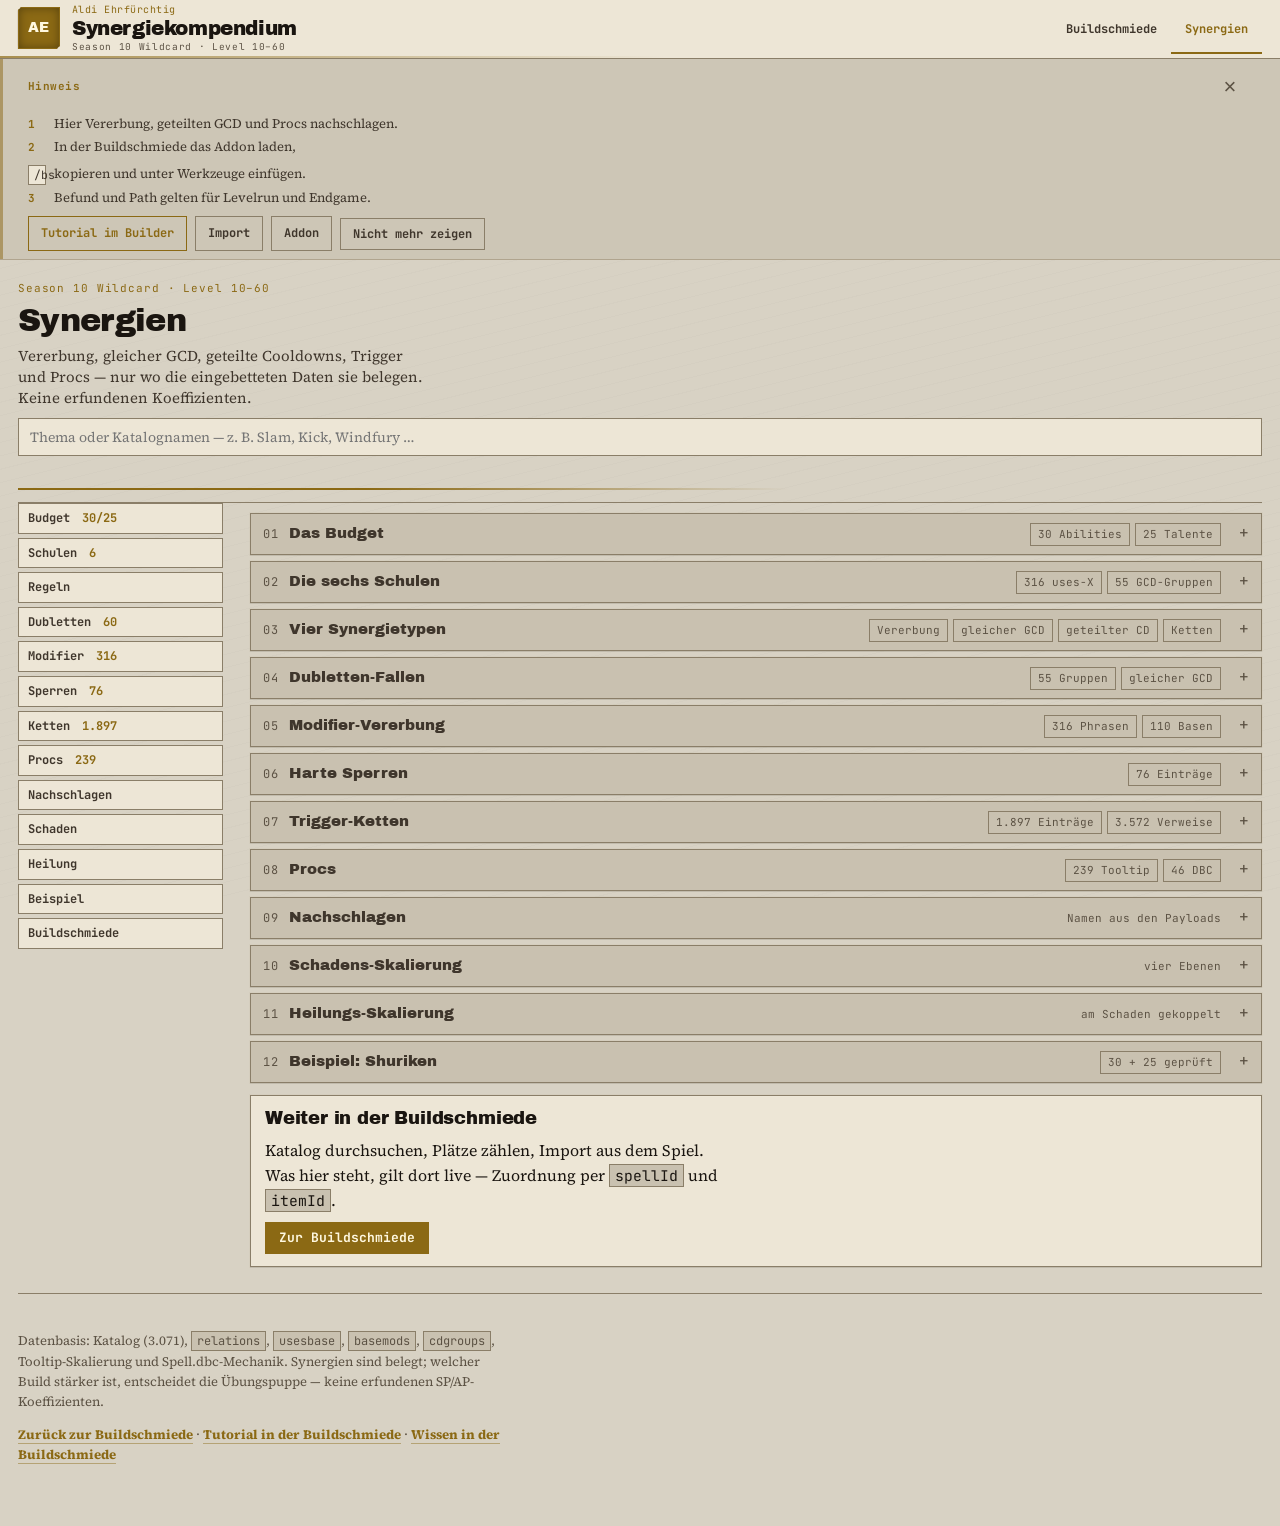
==== commit 8a1537dc: "Synergien: inset wells and quiet topic headers. Matches Builder Analyse/Wissen AscensionUI disciplin" ====
--- a/synergien.html
+++ b/synergien.html
@@ -630,15 +630,48 @@
 a.school,a.limit,[data-jump]{transition:border-color var(--hover-fade) var(--ease-out),color var(--hover-fade) var(--ease-out)}
 a.school:focus-within,a.limit:focus-within{border-color:color-mix(in srgb,var(--c,var(--accent)) 55%,var(--rule))}
 #hoverTip{
-  position:fixed;z-index:var(--hover-z);max-width:min(28ch,calc(100vw - 24px));
-  padding:7px 10px 8px 12px;background:var(--raised);color:var(--ink);
+  position:fixed;z-index:var(--hover-z);max-width:min(300px,calc(100vw - 24px));
+  padding:10px 12px 11px;
+  background:color-mix(in srgb,var(--ground) 82%,var(--sunken));
+  color:var(--ink);
   border:1px solid var(--metal,var(--rule));pointer-events:none;
-  box-shadow:0 1px 0 var(--edge),inset 0 1px 0 var(--metal-hi,rgba(255,255,255,.06));
+  box-shadow:0 2px 8px rgba(0,0,0,.45),0 1px 0 var(--edge),inset 0 1px 0 var(--metal-hi,rgba(255,255,255,.06));
   font-family:"JetBrains Mono",ui-monospace,monospace;font-size:11.5px;line-height:1.35;
-  opacity:0;visibility:hidden}
+  white-space:pre-line;opacity:0;visibility:hidden}
 #hoverTip::before{
   content:"";position:absolute;left:0;top:0;bottom:0;width:2px;
-  background:var(--gold,var(--accent));opacity:.7}
+  background:var(--gold,var(--accent));opacity:.55}
+#hoverTip.gtt{
+  font-family:"Source Serif 4",Georgia,"Times New Roman",serif;
+  font-size:13px;line-height:1.45;white-space:normal;padding:11px 13px 12px}
+#hoverTip.gtt .gtt-name{
+  font-family:"Source Serif 4",Georgia,serif;font-size:15px;font-weight:700;
+  line-height:1.25;color:var(--gold,var(--accent));margin:0 0 2px}
+#hoverTip.gtt .gtt-name.q0{color:var(--ink-soft)}
+#hoverTip.gtt .gtt-name.q1{color:var(--q1)}
+#hoverTip.gtt .gtt-name.q2{color:var(--q2)}
+#hoverTip.gtt .gtt-name.q3{color:var(--q3)}
+#hoverTip.gtt .gtt-name.q4{color:var(--q4)}
+#hoverTip.gtt .gtt-kind{
+  font-family:"JetBrains Mono",ui-monospace,monospace;font-size:10px;
+  letter-spacing:.04em;color:var(--ink-faint);margin:0 0 5px}
+#hoverTip.gtt .gtt-cast{
+  display:flex;justify-content:flex-end;align-items:baseline;gap:10px;
+  font-family:"JetBrains Mono",ui-monospace,monospace;font-size:11px;
+  color:var(--ink-soft);margin:0 0 2px}
+#hoverTip.gtt .gtt-cast-t{margin-right:auto;text-align:left}
+#hoverTip.gtt .gtt-range{text-align:right;white-space:nowrap}
+#hoverTip.gtt .gtt-cost{
+  font-family:"JetBrains Mono",ui-monospace,monospace;font-size:11px;
+  color:var(--ink-soft);line-height:1.4;margin:0 0 2px}
+#hoverTip.gtt .gtt-body{
+  margin-top:7px;color:var(--ink);white-space:pre-wrap;word-break:break-word}
+#hoverTip.gtt .gtt-chain{
+  margin-top:8px;padding-top:7px;border-top:1px solid var(--rule-soft);
+  font-family:"JetBrains Mono",ui-monospace,monospace;font-size:10.5px;
+  color:var(--ink-faint);line-height:1.45}
+#hoverTip.gtt .gtt-chain p{margin:0 0 3px}
+#hoverTip.gtt .gtt-chain p:last-child{margin-bottom:0}
 #hoverTip.on{
   opacity:1;visibility:visible;
   transition:opacity var(--hover-fade) var(--ease-out)}
@@ -646,6 +679,24 @@
   .quiet,a.school,a.limit,[data-jump]{transition:none}
   #hoverTip.on{transition:none}
 }
+
+/* === Topic wells + quiet headers (matches Builder Analyse/Wissen) === */
+.topic>summary{
+  padding:7px 12px;font-size:15px;color:var(--ink-soft);
+  background:var(--sunken);border-bottom:1px solid transparent}
+.topic>summary .num{color:var(--ink-faint);letter-spacing:.07em}
+.topic[open]>summary{border-bottom-color:var(--rule-soft)}
+.topic-body{
+  margin:0 8px 8px;padding:8px 10px 12px;
+  background:var(--ground);border:1px solid var(--rule-soft);
+  box-shadow:inset 0 1px 0 var(--metal-hi),inset 0 0 10px rgba(0,0,0,.28)}
+.topic[open] .topic-body{border-top:0}
+.col,.rule{
+  box-shadow:0 1px 0 var(--edge),0 0 0 1px var(--panel-glow),
+    inset 0 1px 0 var(--metal-hi)}
+.col::before,.rule::before{opacity:.28;background:var(--rule)}
+.col h3,.rule h3{font-size:15px;color:var(--ink-soft)}
+.grp{color:var(--ink-faint);letter-spacing:.07em}
 
 </style>
 </head>
@@ -979,7 +1030,9 @@
           <p>37 Fähigkeiten und Talente hängen daran. Wer sie einplant, ohne den Path zu haben,
             verliert bis zu 37 potenzielle Plätze an tote Einträge. Der Path rechnet außerdem
             Spell Power in Healing Power um. Umgekehrt: wer den Path hat, öffnet ein Sortiment,
-            das anderen komplett verschlossen bleibt.</p>
+            das anderen komplett verschlossen bleibt. CatalogData bestätigt die 37 und nennt
+            zusätzlich Divinity und Perforating Shots (Strength) sowie Careful Aim und
+            Mental Dexterity (Agility). Might/Finesse bleibt ungemappt — kein geratener Path.</p>
         </div>
 
         <h3>Geteilte Abklingzeiten</h3>
@@ -1448,9 +1501,17 @@
   }
   window.synGo = synGo;
 
+  var hashOnce = false;
   function openHash(){
     var id = (location.hash || "").replace(/^#/, "");
-    if (id) synGo(id, { keepQuery: !!(q.value || "").trim() });
+    if (!id) return;
+    if (/^b=/.test(id) || /(?:^|[?&])tut=1(?:&|$)/.test(id)) return;
+    var key = id.split("&")[0];
+    if (!key || /^t=/.test(key) || key === "hoverTip") return;
+    if (!document.getElementById(key)) return;
+    if (hashOnce) return;
+    hashOnce = true;
+    synGo(key, { keepQuery: !!(q.value || "").trim() });
   }
 
   function apply(){
@@ -1492,13 +1553,13 @@
   q.addEventListener("input", apply);
   q.addEventListener("search", apply);
   window.addEventListener("hashchange", function(){
+    hashOnce = false;
     if (!(q.value || "").trim()){
       topics.forEach(function(el){ el.open = false; });
     }
     openHash();
   });
   apply();
-  openHash();
 })();
 </script>
 <script type="application/json" id="syn-data">{"v":1,"nCat":3071,"nAbi":1321,"nTal":1750,"nUses":316,"nInherit":318,"nDupG":55,"nDupM":252,"nGate":76,"nRefE":3572,"nRefN":1897,"nProcTip":239,"nProcDbc":46,"schools":{"Firestrike":43,"Froststrike":40,"Shadowstrike":40,"Stormstrike":67,"Holystrike":40,"Spellstrike":40},"nm":{"0":"Voltaic Bite","1":"Conduit","5":"Thunder Hide","8":"Enrage","10":"Enslave Demon","11":"Charge","13":"Bear Form","22":"Carnage Rend","25":"Ward of Light","27":"Scent of Blood","28":"Mangle","30":"Bloodrage","34":"Ursine Frenzy","38":"Tainted Swipe","39":"Malediction","40":"Berserk","43":"Voltaic Companion","48":"Crackling Thunder","49":"Primal Fury","57":"Duskfang Bite","59":"Spellfang Bite","60":"Potion Toss","62":"Eldritch Wrath","64":"Battle Charge","65":"Tree of Wrath","66":"Living Lightning","67":"Cauterizing Fire","68":"Frozen Light","69":"Icy Penance","70":"Circle of Life","71":"Lava Sweep","72":"Astral Storm","73":"Sunburst","74":"Titanic Mutilate","75":"Dragon Roar","79":"Water Nova","80":"Seal of Fervor","83":"Savage Blade","84":"Frostflame Shock","89":"Ice Lash","90":"Titanic Strike","92":"Stormhammer","95":"Slice and Ice","97":"Dark Transfusion","99":"Thrust","101":"Cat-a-clysm","102":"Devil's Ignition","103":"Charred Bite","104":"Explosive Charges","105":"Eclipse Strike","106":"Solar Strike","109":"Astral Flare","110":"Astral Plasma","111":"Lightning Blade","112":"Thunder Slam","114":"Unchained Blink","115":"Compound Shot","119":"Venomous Fury","120":"Puncture","122":"Goldrinn's Fury","123":"Shadow Missiles","124":"Razzashi Talon","126":"Fel Cleave","127":"Felblade","129":"Ground Slam","130":"Upheaval","131":"Prayer of Preservation","132":"Align","133":"Time-bind","134":"Synchronize","135":"Blind Revenge","136":"Plague Swarm","137":"Pistol Shot","139":"Arctis","140":"Blood Arrow","141":"Shadow Shot","143":"Blooming Shot","144":"Medicinal Sting","145":"Beacon of Shadow","147":"Blurred Blade","148":"Panache","150":"Fury of the Eagle","154":"Drakhacrisp","156":"Seal of Arcane Wrath","162":"Eclipse Blast","163":"Zandalari Glaive","165":"Chosen of Elune","167":"Glacial Burst","168":"Grove Shot","172":"Call Fungarians","173":"Mass Slow","176":"Ice Age","177":"Mass Hysteria","183":"Thief of Fate","188":"Atal'ai Totem","189":"Rotting Breath","191":"Faerie Blink","192":"Nightmare Roots","198":"Flameburst","199":"Twilight Shock","202":"Wave of Despair","203":"Deconstruct","208":"Controlled Blast","209":"Sunder Soul","212":"Into Darkness","213":"Frozen Mind","214":"Demonic Mind","215":"Light of Justice","217":"Poison Bomb","218":"Glacial Spike","224":"Warbreaker","225":"Shadow Waste Bolt","228":"Screams of the Past","233":"Winterfall Firebreath","236":"Shadowfall","237":"Frostfall","238":"Firefall","239":"Arcanist's Explosion","241":"Temporal Rift","248":"Oil Dipped Arrow","250":"Divine Dash","253":"Shadow Word: Gore","254":"Shredding Shot","255":"Stone Shard","258":"Dark Domination","259":"Poison Nova","260":"Ebbing Tides Totem","265":"Exorcist's Slash","266":"Quick Draw","267":"Curse of the Swamp Witch","270":"Jadefire Corruption","271":"Vampiric Bite","273":"Lunar Aspiration","276":"Hydra's Venom","277":"Knifestorm","278":"Silence in the Library","280":"Zulian Guardian","281":"Light of the Guardian","282":"Localized Storm","284":"Divine Infusion","285":"Shadow Smash","286":"Scorched Earth","288":"Black Widow Strike","289":"Raging Lunge","296":"Payback","297":"Phalanx Thrust","299":"Loa's Assault","300":"Dark Apotheosis","304":"Backstab","306":"Shield Bash","307":"Heroic Strike","308":"Frostbolt","310":"Cone of Cold","311":"Frost Nova","316":"Fireball","317":"Mend Pet","318":"Renew","319":"Corruption","320":"Lightning Shield","321":"Healing Wave","322":"Entangling Roots","323":"Immolate","325":"Lightning Bolt","327":"Chain Lightning","342":"Shadow Word: Pain","343":"Prayer of Healing","347":"Holy Light","350":"Shadow Bolt","352":"Drain Life","357":"Garrote","359":"Tranquility","362":"Faerie Fire","363":"Rend","364":"Rejuvenation","367":"Cleave","368":"Hammer of Justice","370":"Exorcism","371":"Pick Pocket","373":"Curse of Agony","379":"Chain Heal","383":"Drain Soul","389":"Arcane Explosion","393":"Slam","395":"Mongoose Bite","398":"Fire Nova","400":"Whirlwind","404":"Recklessness","406":"Sinister Strike","407":"Kick","409":"Stealth","411":"Rake","412":"Cheap Shot","415":"Vanish","417":"Rupture","418":"Hellfire","419":"Blink","421":"Serpent Sting","422":"Resurrection","423":"Ancestral Spirit","424":"Greater Heal","429":"Eviscerate","430":"Flamestrike","431":"Fire Blast","432":"Counterspell","436":"Multi-Shot","439":"Holy Wrath","443":"Fire Elemental Totem","445":"Starfire","447":"Scorch","448":"Raptor Strike","449":"Wing Clip","453":"Arcane Shot","455":"Intervene","459":"Arcane Missiles","461":"Healing Touch","462":"Bash","464":"Tiger's Fury","465":"Shred","468":"Execute","472":"Searing Pain","474":"Rain of Fire","475":"Fear","478":"Thunder Clap","480":"Soul Fire","481":"Track Humanoids (Cat Form)","482":"Pummel","483":"Revenge","485":"Ravage","487":"Maul","489":"Redemption","490":"Overpower","491":"Lesser Healing Wave","492":"Earth Shock","493":"Flame Shock","494":"Frost Shock","495":"Mind Blast","496":"Psychic Scream","501":"Ambush","502":"Moonfire","503":"Regrowth","510":"Immolation Trap","511":"Explosive Trap","513":"Holy Fire","515":"Nature's Grasp","516":"Faerie Fire (Feral)","517":"Hurricane","518":"Berserker Rage","521":"Deterrence","522":"Flash of Light","525":"Track Humanoids","528":"Intercept","534":"Shield Slam","537":"Deadly Throw","538":"Seed of Corruption","540":"Incinerate","544":"Arcane Blast","545":"Ice Lance","550":"Shadow Word: Death","552":"Envenom","554":"Lacerate","555":"Lifebloom","558":"Kill Command","565":"Frostfire Bolt","569":"Revive","571":"Dismantle","572":"Fan of Knives","575":"Kill Shot","576":"Shield of Righteousness","581":"Steady Shot","584":"Wind Shear","586":"Swipe (Cat)","596":"Auto shot","597":"Devastate","598":"Crusader Strike","599":"Lava Lash","610":"Meteor","615":"Ironfur","616":"Gloomblade","619":"Sundering","620":"Void Eruption","621":"Nature Ward","622":"Rune of Swordshattering","623":"Rune of Lichbane","624":"Rune of Cinderglacier","625":"Rune of Spellshattering","626":"Rune of Razorice","627":"Rune of the Fallen Crusader","628":"Rune of the Stoneskin Gargoyle","629":"Rune of the Nerubian Carapace","631":"Avatar","632":"Water Elemental Totem","633":"Air Elemental Totem","637":"Hammer of Wrath","638":"Shadowflame","641":"Lava Burst","642":"Dominate Undead","647":"Icy Touch","650":"Blood Strike","653":"Mind Freeze","654":"Grave Coil","656":"Frost Presence","662":"Icebound Fortitude","663":"Obliterate","665":"Death Strike","667":"Rune Strike","672":"Colossus Smash","677":"Tame Dragonkin","687":"Hand of Gul'dan","690":"Mass Entanglement","693":"Mana-forged Barrier","697":"Frenzy Shot","698":"Arcane Ward","699":"Raging Blow","701":"Halo","704":"Air Ascendance","709":"Crimson Tempest","710":"Shuriken Toss","712":"Elemental Blast","713":"Starsurge","714":"Tether Elemental","715":"Siegebreaker","716":"Arcane Orb","717":"Glaive Toss","719":"Hypnosis","722":"Fire Ward","725":"Frost Ward","729":"Windfury Weapon","735":"Shadow Resistance Aura","736":"Frost Resistance Aura","737":"Fire Resistance Aura","743":"Earthliving Weapon","757":"Searing Totem","762":"Stoneclaw Totem","767":"Fire Resistance Totem","772":"Nature Resistance Totem","780":"Seal of Righteousness","781":"Seal of Vengeance","786":"Shadow Ward","788":"Divine Missiles","790":"Divine Barrage","794":"Aether Strike","795":"Void Strike","796":"Cinder Strike","797":"Rime Strike","798":"Volt Strike","799":"Frost Shot","800":"Holy Shot","801":"Flare Shot","802":"Locust Shot","803":"Arcane Slam","804":"Shadow Slam","805":"Burning Slam","806":"Frozen Slam","807":"Storm Slam","808":"Manareaver","809":"Dawnreaver","810":"Duskreaver","811":"Frostreaver","812":"Obliterating Ice","813":"Obliterating Void","814":"Obliterating Fire","815":"Obliterating Storm","816":"Ray of Frost","817":"Flamereaver","818":"Stormreaver","819":"Rime Lash","820":"Lightning Lash","821":"Obliterating Aether","822":"Obliterating Light","823":"Dawn Strike","824":"Brilliant Slam","825":"Mystic Shot","832":"Seal of Ebon Vengeance","833":"Manaripper","838":"Boltripper","839":"Aether Rake","840":"Dusk Rake","841":"Dawn Rake","842":"Flame Rake","843":"Frost Rake","844":"Storm Rake","845":"Aethershred","846":"Duskshred","847":"Lightshred","848":"Flameshred","849":"Snowshred","850":"Stormshred","851":"Mystic Maul","852":"Dusk Maul","853":"Light Maul","854":"Flame Maul","855":"Frost Maul","856":"Storm Maul","857":"Wyrm Bite","858":"Ghoul Bite","859":"Dragonhawk Bite","860":"Salamander Bite","861":"Wendigo Bite","862":"Thunderlizard Bite","863":"Mystic Talon","864":"Shadow Talon","865":"Light Talon","866":"Flame Talon","867":"Frost Talon","868":"Storm Talon","869":"Arcane Bullet","870":"Voidbound Shot","871":"Lightbound Shot","872":"Flamebound Shot","873":"Frostbound Shot","874":"Stormbound Shot","875":"Arcane Finish","877":"Holy Finish","878":"Blazing Finish","879":"Freezing Finish","880":"Shocking Finish","883":"Dawn Rupture","884":"Cinder Rupture","887":"Mana Lash","888":"Void Lash","889":"Light Lash","890":"Arcane Slash","891":"Shadow Slash","892":"Holy Slash","893":"Fire Slash","894":"Frost Slash","895":"Lightning Slash","896":"Spellbound Cleave","897":"Voidbound Cleave","898":"Lightbound Cleave","899":"Flamebound Cleave","900":"Frostbound Cleave","901":"Stormbound Cleave","902":"Aether Smash","903":"Umbral Smash","904":"Dawn Smash","905":"Lava Smash","906":"Glacial Smash","907":"Tempest Smash","908":"Light Breaker","909":"Flare Breaker","910":"Rime Breaker","911":"Storm Breaker","912":"Manachaser","913":"Voidchaser","914":"Dawnchaser","915":"Flamechaser","916":"Frostchaser","917":"Stormchaser","918":"Whirling Aether","919":"Whirling Shadows","920":"Whirling Light","921":"Whirling Flames","922":"Whirling Ice","923":"Whirling Storm","924":"Rune of Spellbreaking","931":"Envenomed Weapons","935":"Forbidden Ritual","937":"Time Out!","940":"Stormcloak","950":"Judgement of The Three Hammers","952":"Shadowcrawl","986":"Flaming Riposte","987":"Frozen Riposte","988":"Thundering Riposte","989":"Shadowed Riposte","990":"Dawning Riposte","991":"Mystic Riposte","992":"Blazing Multi-Shot","993":"Glacial Multi-Shot","994":"Storm Multi-Shot","995":"Void Multi-Shot","996":"Righteous Multi-Shot","997":"Magic Multi-Shot","998":"Flamesinger Shot","999":"Icesinger Shot","1000":"Boltsinger Shot","1001":"Shadesinger Shot","1002":"Dawnsinger Shot","1003":"Aethersinger Shot","1004":"Flame Revenge","1005":"Rime Revenge","1006":"Storm Revenge","1007":"Dusk Revenge","1008":"Dawn Revenge","1009":"Aether Revenge","1010":"Blazing Shield Slam","1011":"Glacial Shield Slam","1012":"Tempest Shield Slam","1013":"Umbral Shield Slam","1014":"Mystic Shield Slam","1015":"Flame Counter","1016":"Frost Counter","1017":"Storm Counter","1018":"Shadow Counter","1019":"Dawn Counter","1020":"Aether Counter","1021":"Fire Swipe (Cat)","1022":"Fire Swipe (Bear)","1023":"Frost Swipe (Cat)","1024":"Frost Swipe (Bear)","1025":"Storm Swipe (Cat)","1026":"Storm Swipe (Bear)","1027":"Shadow Swipe (Cat)","1028":"Shadow Swipe (Bear)","1029":"Light Swipe (Cat)","1030":"Light Swipe (Bear)","1031":"Arcane Swipe (Cat)","1032":"Arcane Swipe (Bear)","1033":"Flurry of Fire","1034":"Flurry of Ice","1035":"Flurry of Lightning","1036":"Flurry of Shadow","1037":"Flurry of Light","1038":"Flurry of Magic","1039":"Burning Execution","1040":"Frozen Execution","1041":"Storming Execution","1043":"Righteous Execution","1044":"Arcane Execution","1045":"Blazing Bloodstrike","1046":"Freezing Bloodstrike","1047":"Thundering Bloodstrike","1048":"Shadowy Bloodstrike","1049":"Brilliant Bloodstrike","1050":"Mystic Bloodstrike","1051":"Flame Siphon","1052":"Frost Siphon","1053":"Storm Siphon","1054":"Shadow Siphon","1055":"Holy Siphon","1056":"Aether Siphon","1057":"Flame Sever","1058":"Cold Sever","1059":"Storm Sever","1060":"Shadow Sever","1061":"Dawn Sever","1062":"Aether Sever","1063":"Blades of Flame","1064":"Blades of Frost","1065":"Blades of Lightning","1066":"Blades of Shadow","1067":"Blades of Light","1068":"Blades of Magic","1069":"Flamewave","1070":"Frostwave","1071":"Thunderwave","1072":"Voidwave","1073":"Lightwave","1074":"Spellwave","1075":"Flame Spike","1076":"Ices Spike","1077":"Volt Spike","1079":"Dawn Spike","1080":"Mana Spike","1081":"Flare Spree","1082":"Frost Spree","1083":"Storm Spree","1084":"Void Spree","1085":"Dawn Spree","1086":"Aether Spree","1087":"Flamepierce","1088":"Icepierce","1089":"Stormpierce","1090":"Shadowpierce","1091":"Dawnpierce","1092":"Aetherpierce","1093":"Mass Grave","1099":"Moonwell","1107":"Roaring Pyre","1108":"Arrow of the Goddess","1113":"March of the Dead","1114":"Lich Form","1121":"Phoenix Egg","1126":"Sacred Grove","1136":"Glacial Rune","1141":"Seismic Wave","1151":"Gavel of Wrath","1171":"Seismic Tremor","1177":"My Greatest Invention!","1184":"Sun Down","1193":"Starcall","1195":"Witchblood Tonic","1196":"Vampiric Tonic","1198":"Pyro Tonic","1199":"Holy Water Tonic","1200":"Surging Tonic","1201":"Dark Tonic","1202":"Pyroblast","1203":"Blast Wave","1206":"Ice Barrier","1211":"Mortal Strike","1213":"Concussion Blow","1216":"Bloodthirst","1218":"Blade Flurry","1219":"Cold Blood","1220":"Preparation","1221":"Riposte","1222":"Ghostly Strike","1228":"Mind Flay","1231":"Elemental Mastery","1235":"Hemorrhage","1236":"Insect Swarm","1237":"Moonkin Form","1238":"Feral Charge","1242":"Stormstrike","1243":"Shadowburn","1244":"Conflagrate","1246":"Curse of Exhaustion","1248":"Fel Domination","1250":"Counterattack","1251":"Black Arrow","1253":"Aimed Shot","1255":"Bestial Wrath","1258":"Divine Favor","1261":"Holy Shock","1264":"Unstable Affliction","1266":"Shamanistic Rage","1269":"Mutilate","1270":"Slow","1271":"Dragon's Breath","1273":"Divine Illumination","1275":"Pain Suppression","1276":"Vampiric Touch","1277":"Force of Nature","1279":"Silencing Shot","1281":"Circle of Healing","1282":"Arcane Barrage","1283":"Living Bomb","1284":"Deep Freeze","1285":"Bladestorm","1289":"Shockwave","1292":"Chaos Bolt","1293":"Penance","1296":"Wild Growth","1298":"Starfall","1300":"Thunderstorm","1301":"Feral Spirit","1302":"Riptide","1303":"Hunger For Blood","1304":"Killing Spree","1305":"Shadow Dance","1307":"Chimera Shot","1308":"Beast Mastery","1309":"Explosive Shot","1310":"Divine Storm","1312":"Hammer of the Righteous","1316":"Death Wish","1320":"Heart Strike","1321":"Dancing Rune Weapon","1322":"Frost Strike","1324":"Deathchill","1327":"Howling Blast","1330":"Bone Shield","1334":"Scourge Strike","1337":"Seal of Command","1340":"Aether Mangle","1341":"Dusk Mangle","1342":"Dawn Mangle","1343":"Flame Mangle","1344":"Frost Mangle","1345":"Storm Mangle","1349":"Plague Bearer","1350":"Infecting Strikes","1355":"Infinite Burn","1358":"Treant Cultivation","1361":"Dominant Word: Shield","1364":"Atonement","1365":"Prophetic Focus","1368":"Victorious Charge","1369":"Crushing Charge","1370":"Battle Fervor","1371":"Crushing Impact","1374":"Zany Zealot","1375":"Crazy Cultist","1376":"Deranged Druid","1377":"Eccentric Elementalist","1380":"Pyroclasmic Ignition","1381":"Flashpoint","1383":"Lightning Rod","1384":"Cleansing Flames of the Apostate","1386":"Cryotherapist","1389":"Spirit Frost","1390":"Maledictive Assault","1391":"Nightmare Mauling","1392":"Divine Circle","1393":"Light of Life","1394":"Pyrolysis","1395":"Decimation by Pyro","1397":"Eruption","1398":"Doomhammer's Fury","1399":"Astral Realm","1401":"Thunder Swarm","1402":"Druidic Storm","1406":"Spellstorm","1407":"Locust Resurgence","1408":"Locust Ranger","1409":"Built up Thirst","1410":"Whirl of Rage","1411":"Tidecaller's Boon","1412":"Tidecaller's Blessing","1414":"Draconic Slam","1415":"Dragon Warrior","1416":"Draconic Might","1422":"Hydromancer","1423":"Conductor","1424":"Explosive Retribution","1425":"Templar of Flame","1428":"Blink and you'll miss it!","1431":"Lunar Frenzy","1432":"Blessed by the Elune","1435":"Nature's Fervor","1437":"Deadly Bite","1438":"Sharpened Blade","1439":"Deadly Instinct","1440":"Flame On!","1441":"Ice Barrage","1442":"Frostflame Shock!","1443":"Shadow Visions","1444":"Natural Energy","1446":"Booming Thunder","1447":"Molten Earth","1448":"Mending Tide","1450":"Endless Agonizer","1454":"Gloaming Embrace","1458":"Battle Fatigue","1459":"Divine Guidance","1460":"Divine Judgement","1461":"Wacky Wizardry","1462":"Whispers of the Old Gods","1463":"Madness of the Old Gods","1464":"Holy Radiance","1465":"Renewed Through Absolution","1466":"Radiant Renewal","1467":"Blessing of the Divines","1468":"Stormbringer","1469":"Electrified Grasp","1472":"Righteous Zealot","1473":"Frost Lich","1474":"Holy Ascension","1476":"Blademaster","1478":"Heavyweight","1479":"Overflow","1480":"Flowing","1481":"Overflowing Cultivation","1482":"Overflowing Grace","1483":"Healing Seeds","1484":"Pure Shadow","1487":"Crimson Defense","1488":"Lava Freeze","1490":"Southpaw Strike","1491":"Wrathful Strikes","1494":"Titan's Fury","1496":"Double-clawed","1498":"Feral Savagery","1499":"Rapid Bloodthirst","1500":"Traumatic Wounds","1501":"Savage Synergy","1503":"Twilight Paragon","1504":"Demolisher","1505":"Ready to Demolish!","1506":"Blood and Guts","1507":"Remorseless Execution","1508":"Holy Spirit","1509":"Favour of the Spirit","1510":"Spirited Penance","1511":"Hammer of Storms","1512":"Stormborn","1513":"Encroaching Storm","1514":"Frozen Blade","1515":"Howl of Winter","1516":"Cold Dark Thoughts","1519":"Trauma Care","1520":"Dark Surgeon","1521":"Hippocratic Oath","1522":"Spartan Smash","1523":"Phalanx Strike","1524":"Druid of the Flame","1525":"Devil's Claws","1527":"Venomous Wound","1528":"Blood Bane","1529":"Sanguine Strikes","1530":"Toxic Strikes","1531":"Blood Venom","1533":"Exploding Storm","1534":"Fire Watch","1535":"Knight of the Eclipse","1536":"Arcane Gunslinger","1537":"Arcane Reloading","1538":"Shot Weaving","1539":"Arcane Shelling","1540":"Burst of Flames","1541":"Midnight Flames","1542":"Elemental Assassin","1543":"Elemental Daggers","1545":"Wind Rager","1546":"Rising Winds","1547":"Disciple of the Tides","1548":"Natural Penance","1551":"Astral Fusion","1552":"Eclipse Bomber","1553":"Thunder Stomp","1555":"Agile Coordination","1556":"Crimson Claws","1557":"Double Team","1561":"Unchained","1562":"Double Down","1564":"Compound Power","1566":"One With The Light","1567":"Empowered Light","1568":"Hot Hands","1569":"Prophet of Wrath","1570":"Divine Prophet","1572":"Master of Shadows","1573":"Dark Intent","1574":"Frozen Chaos","1576":"Goldrinn's Guile","1577":"Lycan Claws","1578":"Arugal's Tainted Arcanum","1579":"Teachings of Arugal","1581":"Bathe in Blood","1583":"Onslaught","1584":"Raging Onslaught","1585":"Gurubashi Tactics","1586":"Harvest Essence","1587":"Necromancer's Touch","1588":"Master's Meatshield","1590":"Biting Drain","1591":"Clad in Frost","1593":"Fel Core","1597":"Violent Combo","1600":"Borrowing Time","1602":"Edge of Fury","1605":"Demonic Persistence","1608":"Shadow Born","1609":"Flame Born","1610":"Pyroclasmic Shadows","1611":"Elemental Lord","1613":"Primordial Aftershocks","1615":"Defias Tactics","1616":"Swashbuckling Duelist","1617":"Defias Gunslinger","1618":"Arcane Thunder","1619":"Thunder Seer","1620":"Dark Arrows","1622":"Grove Ranger","1623":"Grove Ranger's Agility","1624":"Vampire Lord","1625":"En Garde!","1626":"Electrical Discharge","1627":"Soul Void","1628":"Gul'dan's Chosen","1629":"Inevitable Decimation","1630":"Bloody Business","1631":"Leader of the Elements","1632":"Elemental Fusion","1633":"Cataclysmic Sundering","1634":"Destructive Bargain","1635":"Pack Enhancement","1636":"Unseen Assassin","1637":"Toss and Throw","1640":"Lich's Calling","1641":"Master of Kunai","1642":"Stalker of the Frozen Wastes","1643":"Tundra Tracker","1644":"Icecrown Double-Tap","1646":"Inner Hunt","1647":"Magical Ammunition","1650":"Barrage Overload","1651":"Battle Glaive","1652":"Pack Leader","1653":"Thousand Cuts","1654":"Stormforged Edge","1655":"Critical Serration","1656":"I'm a Fan of Knives","1659":"Flourishing Tranquility","1660":"Renewing Light","1662":"Inevitable Vengeance","1663":"All that is Right","1664":"Twin Fangs","1665":"Talonshrike","1666":"Molten Ammo","1667":"Agonizing Coil","1668":"Divine Reset","1669":"Goremaw's Bite","1670":"Lava Surge","1671":"Voidblade","1672":"Viscera","1673":"Fatal Vanguard","1674":"Big Flaming Grimfire","1675":"Volcanic Shamanism","1676":"Elemental Burst","1677":"Flame Nova","1678":"Vampiric Death","1679":"Fire Arsenal","1681":"Stellar Amplification","1682":"Natural Selection","1683":"Charged Ice","1685":"Thunderburst","1686":"Rune-etched Bullets","1687":"Thunderlord","1688":"Boundless Salvation","1689":"Reaping Gallows","1690":"Maelstrom","1691":"Wildclaw","1692":"Brilliance of Faith","1693":"Judgement of Mercy","1695":"Say Your Prayers","1696":"Solar Fury","1704":"By Fire Be Purged","1705":"Skull Crusher","1706":"Duck Hunting","1708":"Boomer","1709":"Flamekeeper","1710":"Trisolaris","1711":"Bear Attack","1712":"Pack Alpha","1713":"Overload Mastery","1714":"Cloudburst","1717":"TIMBERRR","1718":"Soulbender","1719":"Dark Reclamation","1720":"Sniper","1721":"Shooting Stars","1722":"Corrupted Blade","1726":"Inducing Trauma","1728":"New Moon","1729":"Waning Moon","1730":"Perforation","1732":"Everlasting Fire","1733":"Cleanse In Flames","1735":"Swashbuckler: Matched Blows","1736":"Swashbuckler: Flurry of Blows","1741":"Down For The Count","1742":"Arcane Infusion","1744":"Cursed Arrows","1745":"Fleeting Shadow","1746":"Shaken","1748":"Shapeshifter's Aim","1752":"Echoed Incinerate","1755":"Quick Burn","1758":"Arcane Motes","1759":"Faerie Swarm","1761":"Razor-sharp Claws","1763":"War Mage","1764":"Swashbuckler: Shocktrooper","1766":"Mystic Companion","1767":"Smoldering Companion","1768":"Glacial Companion","1769":"Adumbral Companion","1774":"Group Think","1777":"Roots of The Forest","1783":"Desperation","1786":"Arcane Synergy","1787":"Lunar Synergy","1790":"Thundering Blow","1797":"On the Hunt","1799":"Indomitable","1802":"Soul Restoration","1804":"Repartee","1806":"Judge, Jury, Executioner","1807":"Seismic Shockwave","1810":"Mortal Wounds","1811":"Blood Rain","1813":"Lunar Spirits","1814":"Lunar Explosion","1815":"Arcane Charge","1816":"Hammerdin","1817":"Elune's Fury","1819":"Providing for Nature","1820":"Shadow Core","1821":"Mind Core","1822":"Savagery","1823":"Wild Wrath","1824":"Fire Fire Fireball","1827":"Corrupting Shadows","1828":"Dusk Till Dawn","1829":"Massacre","1830":"Mass Killing Spree","1834":"Transcendental Embrace","1835":"Scorched Ground","1837":"Unstoppable Force","1839":"Grasping Curse","1840":"Expunge","1842":"Impeccable Timing","1843":"Fire Walk With Me","1844":"Combusting Shots","1845":"Lightning Discharge","1849":"Freezing Strike","1853":"Thunder and Lightning","1854":"Charged Thunder","1856":"Enraging Finale","1861":"Exsanguinate","1865":"Demonic Burst","1868":"Whirling Bladestorm","1870":"Battering Ram","1871":"Alembic","1873":"Blaze Ward","1874":"Primal Frenzy","1875":"Deadly Aim","1877":"Sinister Flurry","1878":"A Quick Death","1881":"In For the Kill","1882":"Darting Shadows","1883":"Blood Drinker","1884":"Fired Up","1890":"Faith Rekindled","1895":"Wild Aggression","1896":"Deadly Combo","1898":"Punisher","1902":"Growing Corruption","1908":"Bloodletting","1909":"Bright Lights","1910":"Master of Arms","1911":"Covering Crown","1913":"Guerilla Tactics","1914":"Waking Nightmare","1915":"Tides of Battle","1916":"Inescapable Roots","1918":"Psychic Influence","1919":"In Sword We Trust","1921":"Infused Shot","1922":"Cobra Combo","1923":"Pyroshot","1924":"Poison Bomb Combo","1925":"Elemental Anomaly","1926":"Sinister Transfusion","1928":"Howling Blood","1930":"Bloody Maelstrom","1931":"Wind Slam","1932":"Trick Shots","1933":"Repentant Reconciliation","1936":"Jab Cross","1938":"Shadow Strikes","1939":"Rush of Blood","1942":"Centered","1943":"Insatiable","1945":"Here Comes The Big One","1947":"Sword and Thunder","1948":"Fetch Me Their Bones!","1950":"Shieldsmasher","1951":"Quick on Your Feet","1952":"Mongoose Fury","1953":"Raptor's Fury","1955":"Fiery Bash","1961":"Absolute Hellfire","1962":"Shield of the Emperor","1963":"Inferno","1964":"Arcane Arrows","1965":"Doppelganger","1966":"Ragefire Cleave","1968":"Stormgarde","1970":"Ready for Mayhem","1971":"Blood Hunting","1972":"Explosive Entrance","1974":"Swashbuckler: Bloodsail","1979":"Charged Tides","1980":"Symbiotic Serendipity","1983":"Dreadnaught","1984":"Adrenaline Junkie","1985":"Energized Judgement","1986":"Elemental Energy","1987":"Raging Momentum","1988":"Heavy Arms","1989":"Spot Weakness","1990":"Second Sunrise","1991":"Melting Core","1993":"Ursoc's Rage","1994":"Searing Rage","1995":"Blade Vortex","1997":"Methodical Approach","1999":"Echoing Power","2000":"Battlemage","2002":"Shield Finesse","2003":"Clarity of the Mind","2005":"Imposing Combo","2006":"Exploit Weakness","2007":"Prayers of the Penitent","2008":"Jadefire Affliction","2009":"Growing Earth","2011":"Thundarian’s Fury","2014":"Shrouded in Shrapnel","2015":"Synergetic Light","2016":"Raincaller","2019":"Hydra's Sting","2020":"Blades of Blood","2021":"Arugal's Blink","2023":"Corrupted Shiv","2024":"Momentum","2025":"Dark Justicar","2027":"Tesla Coil Collar","2028":"Ambush Predator","2029":"Tidewaters","2030":"Ethereal Echostrike","2031":"Photosynthesis","2033":"Primal Reflexes","2042":"Righteous Verdict","2044":"Burning Soul","2045":"Molten Shields","2046":"Improved Scorch","2047":"Improved Fireball","2050":"Impact","2051":"World in Flames","2052":"Critical Mass","2054":"Fire Power","2056":"Frostbite","2058":"Ice Floes","2060":"Improved Cone of Cold","2061":"Permafrost","2064":"Winter's Chill","2065":"Frost Warding","2068":"Arcane Concentration","2071":"Spell Impact","2075":"Sword Specialization","2076":"Improved Heroic Strike","2078":"Improved Charge","2079":"Improved Rend","2080":"Tactical Mastery","2083":"Improved Overpower","2085":"Weapon Mastery","2086":"Two-Handed Weapon Specialization","2089":"Improved Thunder Clap","2091":"Incite","2092":"Puncture","2093":"Improved Revenge","2094":"Gag Order","2103":"Improved Cleave","2108":"Deflection","2109":"Improved Sinister Strike","2111":"Improved Kick","2113":"Improved Sprint","2115":"Hack and Slash","2117":"Initiative","2118":"Setup","2119":"Elusiveness","2120":"Opportunity","2127":"Remorseless Attacks","2128":"Ruthlessness","2130":"Improved Eviscerate","2131":"Puncturing Wounds","2135":"Seal Fate","2138":"Unbreakable Will","2148":"Holy Focus","2150":"Searing Light","2151":"Spiritual Healing","2152":"Improved Renew","2153":"Improved Healing","2156":"Healing Prayers","2158":"Shadow Weaving","2159":"Darkness","2161":"Spirit Tap","2162":"Shadow Affinity","2163":"Improved Mind Blast","2164":"Improved Shadow Word: Pain","2166":"Improved Psychic Scream","2167":"Call of Flame","2168":"Call of Thunder","2169":"Concussion","2170":"Convection","2172":"Rising Flames","2173":"Elemental Focus","2176":"Improved Water Shield","2181":"Purification","2183":"Tidal Mastery","2186":"Flurry","2188":"Improved Shields","2192":"Thundering Strikes","2199":"Vile Poisons","2201":"Lightning Mastery","2202":"Arctic Reach","2203":"Starlight Wrath","2204":"Improved Moonfire","2205":"Nature's Reach","2206":"Brambles","2207":"Moonglow","2208":"Celestial Focus","2209":"Nature's Grace","2210":"Moonfury","2211":"Vengeance","2214":"Ferocity","2216":"Feral Instinct","2217":"Shredding Attacks","2218":"Predatory Strikes","2219":"Savage Fury","2228":"Omen of Clarity","2229":"Gift of Nature","2232":"Subtlety","2235":"Shadow Reach","2236":"Cataclysm","2237":"Bane","2238":"Improved Shadow Bolt","2245":"Aftermath","2248":"Pyroclasm","2250":"Nightfall","2251":"Improved Corruption","2252":"Soul Siphon","2256":"Grim Reach","2257":"Siphon Life","2261":"Aggression","2263":"Incineration","2280":"Molten Core","2283":"Trap Mastery","2284":"Lock and Load","2287":"Savage Retaliation","2288":"Killer Instinct","2293":"Improved Arcane Shot","2294":"Barrage","2295":"Improved Stings","2297":"Concussive Barrage","2299":"Improved Aspect of the Monkey","2300":"Improved Aspect of the Hawk","2302":"Improved Mend Pet","2309":"Frenzy","2314":"Two-Handed Weapon Specialization","2315":"Conviction","2316":"Redoubt","2320":"Reckoning","2322":"Spiritual Focus","2325":"Healing Light","2329":"Illumination","2330":"Seals of the Pure","2332":"Sanctified Light","2334":"Improved Hammer of Justice","2336":"Improved Execute","2339":"Shield Specialization","2340":"Savage Strikes","2345":"Holy Power","2346":"Unyielding Faith","2350":"Vindication","2352":"Holy Reach","2357":"Elemental Reach","2363":"Healing Way","2365":"Magic Absorption","2366":"Improved Defensive Stance","2369":"Improved Whirlwind","2370":"Fervor","2371":"Improved Berserker Stance","2374":"Sudden Death","2376":"Blood Frenzy","2378":"Contagion","2381":"Shadow and Flame","2382":"Soul Leech","2383":"Nether Protection","2387":"Lightning Overload","2389":"Empowered Stormstrike","2394":"Improved Chain Heal","2400":"Blade Twisting","2401":"Nerves of Steel","2402":"Surprise Attacks","2406":"Master Poisoner","2409":"Cheat Death","2410":"Improved Blink","2413":"Arcane Empowerment","2415":"Playing with Fire","2416":"Blazing Speed","2419":"Empowered Fire","2425":"Purifying Power","2426":"Blessed Life","2427":"Light's Grace","2431":"Ardent Defender","2433":"Crusade","2435":"Divine Purpose","2437":"Fanaticism","2438":"Sanctity of Battle","2440":"Shadow Embrace","2441":"Empowered Corruption","2442":"Blessed Resilience","2443":"Surge of Light","2445":"Holy Concentration","2451":"Shadow Power","2457":"Wrath of Cenarius","2467":"Ferocious Inspiration","2472":"Careful Aim","2473":"Master Marksman","2474":"Resourcefulness","2475":"Survival Instincts","2476":"Thrill of the Hunt","2477":"Expose Weakness","2478":"Master Tactician","2479":"Misery","2480":"Backlash","2482":"Rapid Killing","2484":"Improved Barrage","2485":"Nature's Majesty","2486":"Improved Mortal Strike","2487":"Combat Potency","2494":"Fiery Payback","2495":"Firestarter","2496":"Hot Streak","2498":"Fingers of Frost","2499":"Brain Freeze","2500":"Enduring Winter","2501":"Chilled to the Bone","2504":"Unrelenting Assault","2505":"Strength of Arms","2508":"Bloodsurge","2509":"Safeguard","2510":"Sword and Board","2512":"Death's Embrace","2513":"Everlasting Affliction","2514":"Eradication","2516":"Fel Synergy","2517":"Nemesis","2519":"Molten Skin","2520":"Backdraft","2521":"Improved Soul Leech","2523":"Critical Block","2524":"Aspiration","2526":"Rapture","2529":"Empowered Renew","2531":"Serendipity","2532":"Divine Providence","2533":"Improved Shadowform","2534":"Twisted Faith","2535":"Pain and Suffering","2537":"Owlkin Frenzy","2538":"Primal Precision","2541":"Rend and Tear","2542":"Infected Wounds","2543":"Improved Mangle","2544":"King of the Jungle","2545":"Living Seed","2546":"Eclipse","2547":"Gale Winds","2548":"Earth and Moon","2549":"Revitalize","2552":"Empowered Imp","2555":"Lava Flows","2556":"Storm, Earth and Fire","2557":"Improved Stormstrike","2558":"Static Shock","2559":"Earthen Power","2560":"Maelstrom Weapon","2564":"Tidal Waves","2565":"Deadly Brew","2568":"Focused Attacks","2569":"Cut to the Chase","2570":"Throwing Specialization","2574":"Waylay","2575":"Honor Among Thieves","2577":"Slaughter from the Shadows","2578":"Mental Dexterity","2580":"Piercing Shots","2582":"Wild Quiver","2583":"Improved Steady Shot","2585":"Invigoration","2586":"Cobra Strikes","2589":"Noxious Stings","2591":"Sniper Training","2592":"Hunting Party","2596":"The Art of War","2598":"Sacred Cleansing","2600":"Infusion of Light","2601":"Guarded by the Light","2602":"Touched by the Light","2603":"Focused Aim","2606":"Judgements of the Just","2607":"Shield of the Templar","2608":"Improved Fear","2609":"Missile Barrage","2610":"Burning Determination","2612":"Torment the Weak","2615":"T.N.T.","2617":"Taste for Blood","2618":"Improved Slam","2619":"Unending Fury","2620":"Renewed Hope","2621":"Warbringer","2623":"Celestial Bane","2624":"Nature's Splendor","2627":"Relentless Strikes","2628":"Pandemic","2631":"Armored to the Teeth","2632":"Shamanism","2634":"Booming Echoes","2635":"Frozen Power","2639":"Body and Soul","2642":"Juggernaut","2643":"Dance of Death","2644":"Thunderstruck","2645":"Vampirism","2652":"Bladed Armor","2657":"Subversion","2659":"Sudden Doom","2660":"Might of Mograine","2662":"Bloodworms","2667":"Black Ice","2668":"Chill of the Grave","2670":"Rime","2673":"Acclimation","2675":"Reaping","2677":"Blood-Caked Blade","2681":"Dirge","2683":"Bloody Strikes","2695":"On a Pale Horse","2696":"Guile of Gorefiend","2701":"Annihilation","2703":"Death Rune Mastery","2705":"Blood of the North","2706":"Two-Handed Weapon Specialization","2710":"Improved Death Strike","2713":"Power Surge","2715":"Savage Defense","2716":"Perforating Shots","2717":"Improved Glaive Toss","2718":"A New Dawn","2719":"Shredding Strikes","2721":"Power of Light","2725":"Hunting for Sport","2726":"Relentless","2730":"Spellblade","2732":"Improved Shadowburn","2737":"Burning Resolve","2738":"Precision Impact","2740":"Twist of Faith","2741":"First to the Fight","2742":"Incessant Screams","2754":"Lurking Shadow","2755":"Ice Warden","2756":"Arcane Fulmination","2757":"Natural Disaster","2761":"Glyph of Rejuvenation","2762":"Glyph of Entangling Roots","2764":"Glyph of Maul","2765":"Glyph of Mangle","2766":"Glyph of Shred","2768":"Glyph of Rake","2772":"Glyph of Starfall","2773":"Glyph of Insect Swarm","2774":"Glyph of Hurricane","2776":"Glyph of Starfire","2777":"Glyph of Moonfire","2779":"Glyph of Hammer of Justice","2783":"Glyph of Crusader Strike","2787":"Glyph of Exorcism","2790":"Glyph of Holy Light","2795":"Glyph of Chain Heal","2802":"Glyph of Lava Lash","2804":"Glyph of Stormstrike","2805":"Glyph of Lightning Shield","2806":"Glyph of Fire Nova","2810":"Glyph of Lava","2811":"Glyph of Fire Elemental Totem","2814":"Glyph of Renew","2815":"Glyph of Circle of Healing","2816":"Glyph of Psychic Scream","2818":"Glyph of Fear Ward","2819":"Glyph of Flash Heal","2820":"Glyph of Prayer of Healing","2821":"Glyph of Shadow Word: Pain","2827":"Glyph of Mind Flay","2833":"Glyph of Corruption","2837":"Glyph of Shadowburn","2843":"Glyph of Shadow Bolt","2845":"Glyph of Incinerate","2846":"Glyph of Fear","2852":"Glyph of Arcane Explosion","2853":"Glyph of Arcane Missiles","2855":"Glyph of Blink","2858":"Glyph of Fireball","2861":"Glyph of Scorch","2862":"Glyph of Ice Block","2866":"Glyph of Frost Nova","2873":"Glyph of Holy Wrath","2876":"Glyph of Backstab","2878":"Glyph of Eviscerate","2881":"Glyph of Vigor","2892":"Glyph of Preparation","2894":"Glyph of Sinister Strike","2895":"Glyph of Aimed Shot","2896":"Glyph of Steady Shot","2899":"Glyph of Serpent Sting","2901":"Glyph of Multi-Shot","2903":"Glyph of Arcane Shot","2904":"Glyph of Trueshot Aura","2912":"Glyph of Rapid Charge","2913":"Glyph of Resonating Power","2914":"Glyph of Heroic Strike","2915":"Glyph of Revenge","2917":"Glyph of Cleaving","2918":"Glyph of Execution","2919":"Glyph of Mortal Strike","2920":"Glyph of Bloodthirst","2921":"Glyph of Whirlwind","2922":"Glyph of Hamstring","2923":"Glyph of Intervene","2926":"Glyph of Rending","2927":"Glyph of Overpower","2928":"Glyph of Devastate","2939":"Glyph of Frost Strike","2942":"Glyph of Obliterate","2950":"Glyph of Blood Strike","2951":"Glyph of Death Strike","2954":"Glyph of Focus","2955":"Glyph of Blast Wave","2956":"Glyph of Thunderstorm","2963":"Glyph of Explosive Shot","2964":"Glyph of Kill Shot","2969":"Glyph of Arcane Barrage","2980":"Glyph of Penance","2983":"Glyph of Pain Suppression","2985":"Glyph of Killing Spree","2986":"Glyph of Fan of Knives","2988":"Glyph of Mutilate","2990":"Glyph of Thunder","3000":"Glyph of Bladestorm","3001":"Glyph of Shockwave","3015":"Glyph of Quick Decay","3019":"Glyph of Shamanistic Strikes","3020":"Holy Guardian","3024":"Aegis","3027":"Wisdom of Elune","3028":"Guile of Elune","3029":"Will of Elune","3030":"Courage of Elune","3031":"Reproachful Revenge","3032":"Raging Thunder","3033":"Elemental Boon","3034":"Lava Rush","3038":"Timber Sentinels","3042":"Multi-Multi-Shot","3043":"Nurtured Embers","3045":"Instigator","3048":"Cold Seeking Missiles","3050":"Blood Shield","3051":"Runic Defense","3052":"Runic Maelstrom","3053":"Saronite Phalanx","3055":"Rimebound Shadow","3057":"Black Ice Arsenal","3058":"Grave Ammunition","3059":"Runeforged Verdict","3062":"Runeblade Reflection","3065":"Bloodletter's Rhythm","3067":"Runic Contagion","3068":"Gathering Dread"},"meta":{"0":[0,2,10],"1":[0,4,10],"5":[0,3,10],"8":[0,2,10],"10":[0,3,1],"11":[0,3,1],"13":[0,3,1],"22":[0,0,10],"25":[1,3,30],"27":[1,0,10],"28":[0,0,36],"30":[0,2,10],"34":[1,4,36],"38":[1,3,10],"39":[1,0,34],"40":[0,3,40],"43":[1,3,10],"48":[1,4,10],"49":[1,0,10],"57":[0,2,10],"59":[0,2,10],"60":[0,2,10],"62":[0,2,26],"64":[0,4,10],"65":[0,4,50],"66":[0,2,40],"67":[0,2,1],"68":[0,2,10],"69":[0,2,30],"70":[0,4,36],"71":[0,2,20],"72":[0,2,40],"73":[0,4,28],"74":[0,2,20],"75":[0,4,30],"79":[0,2,10],"80":[0,2,10],"83":[0,2,10],"84":[0,3,10],"89":[0,2,20],"90":[0,3,10],"92":[0,2,30],"95":[0,4,10],"97":[0,2,14],"99":[0,2,10],"101":[0,2,10],"102":[0,2,18],"103":[0,2,10],"104":[0,3,60],"105":[0,2,1],"106":[0,2,10],"109":[0,2,20],"110":[0,2,28],"111":[0,4,10],"112":[0,2,30],"114":[0,4,20],"115":[0,4,20],"119":[0,2,10],"120":[0,2,18],"122":[0,3,24],"123":[0,0,10],"124":[0,3,20],"126":[0,2,20],"127":[0,2,40],"129":[0,3,34],"130":[0,2,20],"131":[0,4,30],"132":[0,2,10],"133":[0,2,10],"134":[0,2,10],"135":[0,4,12],"136":[0,2,22],"137":[0,2,10],"139":[0,2,16],"140":[0,4,10],"141":[0,0,10],"143":[0,2,10],"144":[0,2,10],"145":[0,4,40],"147":[0,4,10],"148":[0,4,10],"150":[0,4,60],"154":[0,4,50],"156":[0,2,10],"162":[0,4,20],"163":[0,4,12],"165":[0,4,35],"167":[0,2,22],"168":[0,2,10],"172":[0,3,50],"173":[0,3,50],"176":[0,3,10],"177":[0,4,10],"183":[0,4,40],"188":[0,2,10],"189":[0,3,36],"191":[0,4,20],"192":[0,2,10],"198":[0,2,10],"199":[0,2,30],"202":[0,2,60],"203":[0,2,10],"208":[0,3,30],"209":[0,2,10],"212":[0,4,22],"213":[0,2,10],"214":[0,2,10],"215":[0,3,10],"217":[0,2,20],"218":[0,2,16],"224":[0,3,30],"225":[0,2,10],"228":[0,3,10],"233":[0,2,26],"236":[0,4,60],"237":[0,4,60],"238":[0,4,60],"239":[0,2,12],"241":[0,2,12],"248":[0,2,12],"250":[0,3,40],"253":[0,2,10],"254":[0,2,36],"255":[0,2,1],"258":[0,2,30],"259":[0,2,20],"260":[0,2,20],"265":[0,4,30],"266":[0,2,30],"267":[0,3,36],"270":[0,2,10],"271":[0,2,36],"273":[0,2,10],"276":[0,2,10],"277":[0,2,40],"278":[0,3,16],"280":[0,4,60],"281":[0,1,10],"282":[0,2,40],"284":[0,4,50],"285":[0,2,30],"286":[0,2,22],"288":[0,2,36],"289":[0,2,28],"296":[0,0,12],"297":[0,2,40],"299":[0,4,30],"300":[0,3,1],"304":[0,0,1],"306":[0,3,12],"307":[0,0,1],"308":[0,0,1],"310":[0,2,16],"311":[0,3,10],"316":[0,0,1],"317":[0,0,12],"318":[0,0,1],"319":[0,0,1],"320":[0,2,1],"321":[0,0,1],"322":[0,3,10],"323":[0,0,1],"325":[0,0,1],"327":[0,0,22],"342":[0,0,1],"343":[0,0,20],"347":[0,0,1],"350":[0,0,1],"352":[0,0,14],"357":[0,0,12],"359":[0,3,20],"362":[0,2,14],"363":[0,0,1],"364":[0,0,1],"367":[0,0,16],"368":[0,3,10],"370":[0,0,20],"371":[0,0,10],"373":[0,0,1],"379":[0,0,40],"383":[0,0,10],"389":[0,0,12],"393":[0,0,1],"395":[0,0,1],"398":[0,0,10],"400":[0,0,14],"404":[0,3,34],"406":[0,0,1],"407":[0,3,12],"409":[0,3,1],"411":[0,0,18],"412":[0,3,26],"415":[0,3,22],"417":[0,0,20],"418":[0,0,30],"419":[0,4,16],"421":[0,0,1],"422":[0,0,10],"423":[0,0,10],"424":[0,0,1],"429":[0,0,1],"430":[0,0,16],"431":[0,0,1],"432":[0,3,16],"436":[0,0,18],"439":[0,0,26],"443":[0,3,40],"445":[0,0,20],"447":[0,0,22],"448":[0,0,1],"449":[0,2,12],"453":[0,0,1],"455":[0,3,30],"459":[0,0,1],"461":[0,0,1],"462":[0,3,12],"464":[0,2,24],"465":[0,0,10],"468":[0,0,16],"472":[0,0,16],"474":[0,0,20],"475":[0,3,10],"478":[0,0,1],"480":[0,0,26],"481":[0,0,32],"482":[0,3,30],"483":[0,0,12],"485":[0,0,32],"487":[0,0,1],"489":[0,0,12],"490":[0,0,10],"491":[0,0,20],"492":[0,0,1],"493":[0,0,10],"494":[0,3,20],"495":[0,0,10],"496":[0,3,10],"501":[0,0,16],"502":[0,0,1],"503":[0,0,12],"510":[0,0,16],"511":[0,0,34],"513":[0,0,16],"515":[0,3,10],"516":[0,0,14],"517":[0,0,40],"518":[0,3,32],"521":[0,4,36],"522":[0,0,20],"525":[0,2,10],"528":[0,3,20],"534":[0,0,40],"537":[0,2,24],"538":[0,0,40],"540":[0,0,18],"544":[0,0,18],"545":[0,0,22],"550":[0,2,40],"552":[0,0,36],"554":[0,0,10],"555":[0,0,36],"558":[0,2,40],"565":[0,0,32],"569":[0,0,12],"571":[0,3,20],"572":[0,0,50],"575":[0,0,32],"576":[0,0,1],"581":[0,0,1],"584":[0,3,12],"586":[0,0,1],"596":[0,0,1],"597":[0,0,10],"598":[0,0,1],"599":[0,0,1],"610":[0,3,36],"615":[0,3,40],"616":[0,0,26],"619":[0,3,34],"620":[0,3,28],"621":[0,2,20],"622":[0,3,20],"623":[0,3,20],"624":[0,3,20],"625":[0,3,20],"626":[0,3,20],"627":[0,3,20],"628":[0,3,20],"629":[0,3,20],"631":[0,4,40],"632":[0,3,40],"633":[0,3,40],"637":[0,0,44],"638":[0,0,36],"641":[0,0,22],"642":[0,3,1],"647":[0,0,1],"650":[0,0,1],"653":[0,3,14],"654":[0,0,12],"656":[0,2,1],"662":[0,4,34],"663":[0,0,20],"665":[0,2,14],"667":[0,0,32],"672":[0,2,30],"677":[0,3,1],"687":[0,0,32],"690":[0,3,18],"693":[0,3,1],"697":[0,3,20],"698":[0,2,14],"699":[0,0,28],"701":[0,3,36],"704":[0,3,40],"709":[0,0,14],"710":[0,0,14],"712":[0,0,40],"713":[0,0,28],"714":[0,3,1],"715":[0,3,40],"716":[0,3,40],"717":[0,0,12],"719":[0,3,30],"722":[0,2,14],"725":[0,2,14],"729":[0,2,30],"735":[0,1,28],"736":[0,1,32],"737":[0,1,36],"743":[0,2,30],"757":[0,2,1],"762":[0,1,1],"767":[0,1,28],"772":[0,1,30],"780":[0,2,1],"781":[0,2,44],"786":[0,2,32],"788":[0,0,10],"790":[0,0,40],"794":[0,0,1],"795":[0,0,1],"796":[0,0,1],"797":[0,0,1],"798":[0,0,1],"799":[0,0,1],"800":[0,0,1],"801":[0,0,1],"802":[0,0,1],"803":[0,0,1],"804":[0,0,1],"805":[0,0,1],"806":[0,0,1],"807":[0,0,1],"808":[0,0,1],"809":[0,0,1],"810":[0,0,1],"811":[0,0,1],"812":[0,0,20],"813":[0,0,20],"814":[0,0,20],"815":[0,0,20],"816":[0,4,60],"817":[0,0,1],"818":[0,0,1],"819":[0,0,1],"820":[0,0,1],"821":[0,0,20],"822":[0,0,20],"823":[0,0,1],"824":[0,0,1],"825":[0,0,1],"832":[0,3,44],"833":[0,0,1],"838":[0,0,1],"839":[0,0,18],"840":[0,0,18],"841":[0,0,18],"842":[0,0,18],"843":[0,0,18],"844":[0,0,18],"845":[0,0,10],"846":[0,0,10],"847":[0,0,10],"848":[0,0,10],"849":[0,0,10],"850":[0,0,10],"851":[0,0,1],"852":[0,0,1],"853":[0,0,1],"854":[0,0,1],"855":[0,0,1],"856":[0,0,1],"857":[0,0,1],"858":[0,0,1],"859":[0,0,1],"860":[0,0,1],"861":[0,0,1],"862":[0,0,1],"863":[0,0,1],"864":[0,0,1],"865":[0,0,1],"866":[0,0,1],"867":[0,0,1],"868":[0,0,1],"869":[0,0,16],"870":[0,0,16],"871":[0,0,16],"872":[0,0,16],"873":[0,0,16],"874":[0,0,16],"875":[0,0,1],"877":[0,0,1],"878":[0,0,1],"879":[0,0,1],"880":[0,0,1],"883":[0,0,20],"884":[0,0,20],"887":[0,0,1],"888":[0,0,1],"889":[0,0,1],"890":[0,0,1],"891":[0,0,1],"892":[0,0,1],"893":[0,0,1],"894":[0,0,1],"895":[0,0,1],"896":[0,0,16],"897":[0,0,16],"898":[0,0,16],"899":[0,0,16],"900":[0,0,16],"901":[0,0,16],"902":[0,0,1],"903":[0,0,1],"904":[0,0,1],"905":[0,0,1],"906":[0,0,1],"907":[0,0,1],"908":[0,0,10],"909":[0,0,10],"910":[0,0,10],"911":[0,0,10],"912":[0,0,10],"913":[0,0,10],"914":[0,0,10],"915":[0,0,10],"916":[0,0,10],"917":[0,0,10],"918":[0,0,14],"919":[0,0,14],"920":[0,0,14],"921":[0,0,14],"922":[0,0,14],"923":[0,0,14],"924":[0,3,20],"931":[0,3,30],"935":[0,3,10],"937":[0,3,30],"940":[0,3,28],"950":[0,3,30],"952":[0,3,25],"986":[0,0,16],"987":[0,0,16],"988":[0,0,16],"989":[0,0,16],"990":[0,0,16],"991":[0,0,16],"992":[0,0,18],"993":[0,0,18],"994":[0,0,18],"995":[0,0,18],"996":[0,0,18],"997":[0,0,18],"998":[0,0,32],"999":[0,0,32],"1000":[0,0,32],"1001":[0,0,32],"1002":[0,0,32],"1003":[0,0,32],"1004":[0,0,12],"1005":[0,0,12],"1006":[0,0,12],"1007":[0,0,12],"1008":[0,0,12],"1009":[0,0,12],"1010":[0,0,40],"1011":[0,0,40],"1012":[0,0,40],"1013":[0,0,40],"1014":[0,0,40],"1015":[0,0,22],"1016":[0,0,22],"1017":[0,0,22],"1018":[0,0,22],"1019":[0,0,22],"1020":[0,0,22],"1021":[0,0,1],"1022":[0,0,1],"1023":[0,0,1],"1024":[0,0,1],"1025":[0,0,1],"1026":[0,0,1],"1027":[0,0,1],"1028":[0,0,1],"1029":[0,0,1],"1030":[0,0,1],"1031":[0,0,1],"1032":[0,0,1],"1033":[0,0,50],"1034":[0,0,50],"1035":[0,0,50],"1036":[0,0,50],"1037":[0,0,50],"1038":[0,0,50],"1039":[0,0,16],"1040":[0,0,16],"1041":[0,0,16],"1043":[0,0,16],"1044":[0,0,16],"1045":[0,0,1],"1046":[0,0,1],"1047":[0,0,1],"1048":[0,0,1],"1049":[0,0,1],"1050":[0,0,1],"1051":[0,2,14],"1052":[0,2,14],"1053":[0,2,14],"1054":[0,2,14],"1055":[0,2,14],"1056":[0,2,14],"1057":[0,0,30],"1058":[0,0,30],"1059":[0,0,30],"1060":[0,0,30],"1061":[0,0,30],"1062":[0,0,30],"1063":[0,4,40],"1064":[0,4,40],"1065":[0,4,40],"1066":[0,4,40],"1067":[0,4,40],"1068":[0,4,40],"1069":[0,3,40],"1070":[0,3,40],"1071":[0,3,40],"1072":[0,3,40],"1073":[0,3,40],"1074":[0,3,40],"1075":[0,0,22],"1076":[0,0,22],"1077":[0,0,22],"1079":[0,0,22],"1080":[0,0,22],"1081":[0,4,40],"1082":[0,4,40],"1083":[0,4,40],"1084":[0,4,40],"1085":[0,4,40],"1086":[0,4,40],"1087":[0,0,1],"1088":[0,0,1],"1089":[0,0,1],"1090":[0,0,1],"1091":[0,0,1],"1092":[0,0,1],"1093":[0,3,30],"1099":[0,3,25],"1107":[0,3,30],"1108":[0,3,25],"1113":[0,3,40],"1114":[0,3,20],"1121":[0,3,10],"1126":[0,3,25],"1136":[0,3,10],"1141":[0,3,10],"1151":[0,3,26],"1171":[0,3,10],"1177":[0,3,30],"1184":[0,3,25],"1193":[0,3,10],"1195":[0,3,20],"1196":[0,3,20],"1198":[0,3,25],"1199":[0,3,20],"1200":[0,3,20],"1201":[0,3,20],"1202":[0,0,16],"1203":[0,3,22],"1206":[0,3,30],"1211":[0,0,30],"1213":[0,3,22],"1216":[0,0,30],"1218":[0,3,22],"1219":[0,3,22],"1220":[0,3,22],"1221":[0,0,16],"1222":[0,2,16],"1228":[0,0,16],"1231":[0,3,30],"1235":[0,0,22],"1236":[0,0,22],"1237":[0,4,30],"1238":[0,3,22],"1242":[0,0,30],"1243":[0,0,22],"1244":[0,0,30],"1246":[0,3,22],"1248":[0,3,22],"1250":[0,0,22],"1251":[0,0,36],"1253":[0,2,16],"1255":[0,4,30],"1258":[0,3,22],"1261":[0,0,30],"1264":[0,0,36],"1266":[0,2,36],"1269":[0,0,36],"1270":[0,3,36],"1271":[0,3,36],"1273":[0,2,36],"1275":[0,4,36],"1276":[0,0,36],"1277":[0,3,36],"1279":[0,3,36],"1281":[0,0,36],"1282":[0,0,40],"1283":[0,0,40],"1284":[0,3,40],"1285":[0,4,40],"1289":[0,3,40],"1292":[0,0,40],"1293":[0,0,40],"1296":[0,0,40],"1298":[0,4,40],"1300":[0,3,40],"1301":[0,4,40],"1302":[0,0,40],"1303":[0,3,40],"1304":[0,4,40],"1305":[0,3,40],"1307":[0,0,40],"1308":[0,3,40],"1309":[0,0,40],"1310":[0,0,40],"1312":[0,0,40],"1316":[0,3,22],"1320":[0,0,36],"1321":[0,3,40],"1322":[0,0,36],"1324":[0,3,22],"1327":[0,0,40],"1330":[0,3,34],"1334":[0,0,36],"1337":[0,2,16],"1340":[0,0,36],"1341":[0,0,36],"1342":[0,0,36],"1343":[0,0,36],"1344":[0,0,36],"1345":[0,0,36],"1349":[1,4,20],"1350":[1,2,10],"1355":[1,4,30],"1358":[1,2,36],"1361":[1,4,10],"1364":[1,4,20],"1365":[1,4,20],"1368":[1,3,10],"1369":[1,3,10],"1370":[1,3,10],"1371":[1,3,10],"1374":[1,4,10],"1375":[1,4,10],"1376":[1,4,10],"1377":[1,4,10],"1380":[1,3,40],"1381":[1,3,20],"1383":[1,3,10],"1384":[1,3,16],"1386":[1,4,10],"1389":[1,4,10],"1390":[1,3,15],"1391":[1,3,10],"1392":[1,4,50],"1393":[1,3,36],"1394":[1,4,16],"1395":[1,3,45],"1397":[1,4,20],"1398":[1,3,20],"1399":[1,3,40],"1401":[1,2,30],"1402":[1,3,20],"1406":[1,4,36],"1407":[1,3,40],"1408":[1,4,30],"1409":[1,4,40],"1410":[1,3,14],"1411":[1,4,10],"1412":[1,2,60],"1414":[1,3,30],"1415":[1,3,30],"1416":[1,3,10],"1422":[1,3,10],"1423":[1,4,10],"1424":[1,2,30],"1425":[1,3,30],"1428":[1,4,20],"1431":[1,3,30],"1432":[1,3,35],"1435":[1,2,10],"1437":[1,4,10],"1438":[1,3,10],"1439":[1,3,10],"1440":[1,4,10],"1441":[1,4,22],"1442":[1,3,40],"1443":[1,4,20],"1444":[1,2,20],"1446":[1,4,15],"1447":[1,4,20],"1448":[1,4,20],"1450":[1,4,10],"1454":[1,4,30],"1458":[1,4,10],"1459":[1,4,40],"1460":[1,4,40],"1461":[1,4,10],"1462":[1,4,10],"1463":[1,3,10],"1464":[1,4,10],"1465":[1,3,40],"1466":[1,2,10],"1467":[1,4,10],"1468":[1,4,10],"1469":[1,2,10],"1472":[1,4,10],"1473":[1,4,10],"1474":[1,4,20],"1476":[1,3,10],"1478":[1,4,10],"1479":[1,4,10],"1480":[1,4,40],"1481":[1,2,40],"1482":[1,2,40],"1483":[1,2,25],"1484":[1,4,10],"1487":[1,4,40],"1488":[1,4,20],"1490":[1,4,10],"1491":[1,3,10],"1494":[1,4,10],"1496":[1,3,10],"1498":[1,3,10],"1499":[1,3,30],"1500":[1,2,10],"1501":[1,2,24],"1503":[1,4,20],"1504":[1,3,30],"1505":[1,4,30],"1506":[1,3,24],"1507":[1,4,24],"1508":[1,4,40],"1509":[1,3,30],"1510":[1,4,30],"1511":[1,2,10],"1512":[1,3,30],"1513":[1,3,30],"1514":[1,3,20],"1515":[1,3,40],"1516":[1,3,10],"1519":[1,4,10],"1520":[1,4,20],"1521":[1,3,10],"1522":[1,3,10],"1523":[1,4,10],"1524":[1,2,16],"1525":[1,4,16],"1527":[1,3,25],"1528":[1,3,30],"1529":[1,3,22],"1530":[1,4,24],"1531":[1,2,36],"1533":[1,3,16],"1534":[1,3,16],"1535":[1,4,10],"1536":[1,4,20],"1537":[1,2,20],"1538":[1,4,20],"1539":[1,3,20],"1540":[1,4,20],"1541":[1,4,10],"1542":[1,4,10],"1543":[1,4,10],"1545":[1,3,30],"1546":[1,3,30],"1547":[1,4,20],"1548":[1,3,20],"1551":[1,4,28],"1552":[1,4,30],"1553":[1,3,10],"1555":[1,2,10],"1556":[1,4,20],"1557":[1,4,10],"1561":[1,3,20],"1562":[1,4,10],"1564":[1,3,10],"1566":[1,4,10],"1567":[1,3,10],"1568":[1,4,36],"1569":[1,2,36],"1570":[1,3,10],"1572":[1,4,10],"1573":[1,4,10],"1574":[1,3,60],"1576":[1,3,10],"1577":[1,3,10],"1578":[1,4,10],"1579":[1,4,20],"1581":[1,4,10],"1583":[1,3,30],"1584":[1,3,28],"1585":[1,3,28],"1586":[1,4,10],"1587":[1,4,10],"1588":[1,2,14],"1590":[1,3,10],"1591":[1,3,30],"1593":[1,3,40],"1597":[1,2,40],"1600":[1,2,35],"1602":[1,2,40],"1605":[1,4,32],"1608":[1,3,30],"1609":[1,3,36],"1610":[1,3,30],"1611":[1,4,22],"1613":[1,4,22],"1615":[1,3,10],"1616":[1,4,10],"1617":[1,4,10],"1618":[1,3,10],"1619":[1,4,10],"1620":[1,3,10],"1622":[1,4,10],"1623":[1,4,10],"1624":[1,3,30],"1625":[1,3,18],"1626":[1,3,32],"1627":[1,4,10],"1628":[1,4,35],"1629":[1,3,26],"1630":[1,2,36],"1631":[1,3,60],"1632":[1,3,10],"1633":[1,3,34],"1634":[1,3,28],"1635":[1,3,60],"1636":[1,3,34],"1637":[1,3,24],"1640":[1,4,16],"1641":[1,4,30],"1642":[1,3,30],"1643":[1,2,10],"1644":[1,3,36],"1646":[1,3,10],"1647":[1,3,18],"1650":[1,4,36],"1651":[1,3,14],"1652":[1,4,40],"1653":[1,3,40],"1654":[1,4,10],"1655":[1,4,20],"1656":[1,3,14],"1659":[1,3,20],"1660":[1,3,36],"1662":[1,3,44],"1663":[1,3,10],"1664":[1,4,10],"1665":[1,4,26],"1666":[1,3,40],"1667":[1,3,40],"1668":[1,3,15],"1669":[1,4,10],"1670":[1,3,22],"1671":[1,4,10],"1672":[1,3,60],"1673":[1,3,24],"1674":[1,4,26],"1675":[1,4,34],"1676":[1,3,40],"1677":[1,4,12],"1678":[1,4,40],"1679":[1,3,16],"1681":[1,4,28],"1682":[1,3,22],"1683":[1,3,35],"1685":[1,3,10],"1686":[1,4,60],"1687":[1,4,22],"1688":[1,3,50],"1689":[1,4,16],"1690":[1,4,22],"1691":[1,4,32],"1692":[1,3,30],"1693":[1,3,10],"1695":[1,3,40],"1696":[1,3,35],"1704":[1,1,12],"1705":[1,3,22],"1706":[1,2,10],"1708":[1,4,10],"1709":[1,2,10],"1710":[1,2,16],"1711":[1,2,10],"1712":[1,3,40],"1713":[1,4,10],"1714":[1,3,40],"1717":[1,3,36],"1718":[1,2,22],"1719":[1,3,22],"1720":[1,3,20],"1721":[1,3,40],"1722":[1,4,10],"1726":[1,3,10],"1728":[1,3,10],"1729":[1,3,10],"1730":[1,2,14],"1732":[1,3,20],"1733":[1,3,20],"1735":[1,2,10],"1736":[1,2,10],"1741":[1,3,40],"1742":[1,3,20],"1744":[1,4,10],"1745":[1,3,18],"1746":[1,3,10],"1748":[1,3,10],"1752":[1,3,28],"1755":[1,3,24],"1758":[1,4,10],"1759":[1,3,22],"1761":[1,2,24],"1763":[1,3,20],"1764":[1,3,10],"1766":[1,3,10],"1767":[1,3,10],"1768":[1,3,10],"1769":[1,3,10],"1774":[1,2,40],"1777":[1,2,36],"1783":[1,3,30],"1786":[1,3,20],"1787":[1,3,36],"1790":[1,3,40],"1797":[1,2,12],"1799":[1,2,15],"1802":[1,4,10],"1804":[1,2,20],"1806":[1,3,10],"1807":[1,3,40],"1810":[1,3,30],"1811":[1,2,10],"1813":[1,4,10],"1814":[1,3,10],"1815":[1,3,10],"1816":[1,4,10],"1817":[1,3,10],"1819":[1,2,20],"1820":[1,2,20],"1821":[1,2,25],"1822":[1,2,12],"1823":[1,4,30],"1824":[1,4,10],"1827":[1,3,22],"1828":[1,3,30],"1829":[1,4,40],"1830":[1,3,40],"1834":[1,4,10],"1835":[1,4,40],"1837":[1,3,30],"1839":[1,4,10],"1840":[1,4,10],"1842":[1,4,20],"1843":[1,4,16],"1844":[1,3,40],"1845":[1,4,10],"1849":[1,3,30],"1853":[1,2,10],"1854":[1,2,10],"1856":[1,3,25],"1861":[1,3,40],"1865":[1,4,30],"1868":[1,4,40],"1870":[1,3,30],"1871":[1,4,10],"1873":[1,4,10],"1874":[1,4,10],"1875":[1,4,20],"1877":[1,4,10],"1878":[1,4,24],"1881":[1,3,10],"1882":[1,2,22],"1883":[1,2,30],"1884":[1,4,10],"1890":[1,4,10],"1895":[1,4,10],"1896":[1,4,36],"1898":[1,3,20],"1902":[1,3,40],"1908":[1,4,20],"1909":[1,3,30],"1910":[1,3,30],"1911":[1,4,10],"1913":[1,2,25],"1914":[1,4,40],"1915":[1,4,10],"1916":[1,4,10],"1918":[1,3,20],"1919":[1,3,30],"1921":[1,2,20],"1922":[1,2,10],"1923":[1,3,20],"1924":[1,2,20],"1925":[1,3,36],"1926":[1,4,10],"1928":[1,2,22],"1930":[1,4,40],"1931":[1,3,40],"1932":[1,3,20],"1933":[1,3,40],"1936":[1,3,10],"1938":[1,2,10],"1939":[1,3,22],"1942":[1,4,10],"1943":[1,3,25],"1945":[1,4,30],"1947":[1,3,10],"1948":[1,4,40],"1950":[1,3,30],"1951":[1,3,30],"1952":[1,3,24],"1953":[1,2,24],"1955":[1,3,10],"1961":[1,3,20],"1962":[1,4,40],"1963":[1,4,30],"1964":[1,4,10],"1965":[1,3,22],"1966":[1,3,10],"1968":[1,4,10],"1970":[1,2,48],"1971":[1,2,44],"1972":[1,4,20],"1974":[1,3,10],"1979":[1,3,10],"1980":[1,2,20],"1983":[1,4,10],"1984":[1,2,30],"1985":[1,2,10],"1986":[1,3,10],"1987":[1,3,10],"1988":[1,2,30],"1989":[1,3,36],"1990":[1,2,30],"1991":[1,3,20],"1993":[1,3,10],"1994":[1,3,10],"1995":[1,3,22],"1997":[1,3,18],"1999":[1,4,10],"2000":[1,4,10],"2002":[1,2,40],"2003":[1,2,20],"2005":[1,4,10],"2006":[1,2,35],"2007":[1,4,40],"2008":[1,2,10],"2009":[1,4,10],"2011":[1,2,30],"2014":[1,3,30],"2015":[1,3,30],"2016":[1,3,24],"2019":[1,4,10],"2020":[1,4,30],"2021":[1,4,20],"2023":[1,3,40],"2024":[1,3,28],"2025":[1,3,44],"2027":[1,3,10],"2028":[1,3,20],"2029":[1,3,40],"2030":[1,3,36],"2031":[1,3,36],"2033":[1,0,20],"2042":[1,0,15],"2044":[1,0,12],"2045":[1,0,16],"2046":[1,0,10],"2047":[1,0,10],"2050":[1,0,15],"2051":[1,0,12],"2052":[1,0,22],"2054":[1,0,40],"2056":[1,0,10],"2058":[1,0,10],"2060":[1,0,16],"2061":[1,0,10],"2064":[1,0,20],"2065":[1,0,12],"2068":[1,0,10],"2071":[1,0,12],"2075":[1,0,20],"2076":[1,0,10],"2078":[1,0,10],"2079":[1,0,10],"2080":[1,0,12],"2083":[1,0,16],"2085":[1,0,24],"2086":[1,0,18],"2089":[1,0,10],"2091":[1,0,12],"2092":[1,0,18],"2093":[1,0,12],"2094":[1,0,22],"2103":[1,0,16],"2108":[1,0,12],"2109":[1,0,10],"2111":[1,0,18],"2113":[1,0,18],"2115":[1,0,22],"2117":[1,0,12],"2118":[1,0,18],"2119":[1,0,22],"2120":[1,0,10],"2127":[1,0,10],"2128":[1,0,10],"2130":[1,0,10],"2131":[1,0,12],"2135":[1,0,10],"2138":[1,0,10],"2148":[1,0,18],"2150":[1,0,10],"2151":[1,0,24],"2152":[1,0,10],"2153":[1,0,22],"2156":[1,0,22],"2158":[1,0,10],"2159":[1,0,10],"2161":[1,0,10],"2162":[1,0,12],"2163":[1,0,10],"2164":[1,0,10],"2166":[1,0,16],"2167":[1,0,12],"2168":[1,0,22],"2169":[1,0,10],"2170":[1,0,10],"2172":[1,0,16],"2173":[1,0,10],"2176":[1,0,16],"2181":[1,0,24],"2183":[1,0,18],"2186":[1,0,18],"2188":[1,0,10],"2192":[1,0,12],"2199":[1,0,16],"2201":[1,0,24],"2202":[1,0,18],"2203":[1,0,10],"2204":[1,0,10],"2205":[1,0,16],"2206":[1,0,16],"2207":[1,0,12],"2208":[1,0,18],"2209":[1,0,16],"2210":[1,0,10],"2211":[1,0,18],"2214":[1,0,10],"2216":[1,0,10],"2217":[1,0,15],"2218":[1,0,10],"2219":[1,0,10],"2228":[1,0,10],"2229":[1,0,22],"2232":[1,0,12],"2235":[1,0,18],"2236":[1,0,24],"2237":[1,0,10],"2238":[1,0,10],"2245":[1,0,10],"2248":[1,0,30],"2250":[1,0,10],"2251":[1,0,10],"2252":[1,0,12],"2256":[1,0,18],"2257":[1,0,10],"2261":[1,0,18],"2263":[1,0,10],"2280":[1,0,15],"2283":[1,0,16],"2284":[1,0,16],"2287":[1,0,16],"2288":[1,0,22],"2293":[1,0,10],"2294":[1,0,16],"2295":[1,0,15],"2297":[1,0,22],"2299":[1,0,18],"2300":[1,0,10],"2302":[1,0,12],"2309":[1,0,24],"2314":[1,0,22],"2315":[1,0,16],"2316":[1,0,34],"2320":[1,0,20],"2322":[1,0,12],"2325":[1,0,10],"2329":[1,0,16],"2330":[1,0,10],"2332":[1,0,22],"2334":[1,0,18],"2336":[1,0,18],"2339":[1,0,10],"2340":[1,0,10],"2345":[1,0,24],"2346":[1,0,12],"2350":[1,0,15],"2352":[1,0,18],"2357":[1,0,18],"2363":[1,0,22],"2365":[1,0,12],"2366":[1,0,24],"2369":[1,0,16],"2370":[1,0,22],"2371":[1,0,34],"2374":[1,0,20],"2376":[1,0,36],"2378":[1,0,15],"2381":[1,0,20],"2382":[1,0,30],"2383":[1,0,24],"2387":[1,0,20],"2389":[1,0,34],"2394":[1,0,34],"2400":[1,0,10],"2401":[1,0,30],"2402":[1,0,20],"2406":[1,0,30],"2409":[1,0,30],"2410":[1,0,22],"2413":[1,0,20],"2415":[1,0,22],"2416":[1,0,24],"2419":[1,0,20],"2425":[1,0,24],"2426":[1,0,30],"2427":[1,0,15],"2431":[1,0,30],"2433":[1,0,18],"2435":[1,0,24],"2437":[1,0,20],"2438":[1,0,18],"2440":[1,0,10],"2441":[1,0,15],"2442":[1,0,30],"2443":[1,0,20],"2445":[1,0,30],"2451":[1,0,30],"2457":[1,0,34],"2467":[1,0,30],"2472":[1,0,12],"2473":[1,0,34],"2474":[1,0,20],"2475":[1,0,12],"2476":[1,0,30],"2477":[1,0,30],"2478":[1,0,34],"2479":[1,0,25],"2480":[1,0,15],"2482":[1,0,15],"2484":[1,0,30],"2485":[1,0,12],"2486":[1,0,30],"2487":[1,0,15],"2494":[1,0,34],"2495":[1,0,16],"2496":[1,0,20],"2498":[1,0,20],"2499":[1,0,15],"2500":[1,0,36],"2501":[1,0,40],"2504":[1,0,20],"2505":[1,0,30],"2508":[1,0,20],"2509":[1,0,34],"2510":[1,0,40],"2512":[1,0,36],"2513":[1,0,20],"2514":[1,0,15],"2516":[1,0,10],"2517":[1,0,36],"2519":[1,0,18],"2520":[1,0,22],"2521":[1,0,34],"2523":[1,0,36],"2524":[1,0,34],"2526":[1,0,30],"2529":[1,0,25],"2531":[1,0,15],"2532":[1,0,40],"2533":[1,0,34],"2534":[1,0,20],"2535":[1,0,30],"2537":[1,0,34],"2538":[1,0,18],"2541":[1,0,30],"2542":[1,0,20],"2543":[1,0,36],"2544":[1,0,20],"2545":[1,0,34],"2546":[1,0,25],"2547":[1,0,34],"2548":[1,0,20],"2549":[1,0,25],"2552":[1,0,36],"2555":[1,0,30],"2556":[1,0,20],"2557":[1,0,34],"2558":[1,0,34],"2559":[1,0,36],"2560":[1,0,20],"2564":[1,0,40],"2565":[1,0,16],"2568":[1,0,34],"2569":[1,0,20],"2570":[1,0,34],"2574":[1,0,20],"2575":[1,0,36],"2577":[1,0,25],"2578":[1,0,22],"2580":[1,0,30],"2582":[1,0,20],"2583":[1,0,15],"2585":[1,0,34],"2586":[1,0,30],"2589":[1,0,15],"2591":[1,0,20],"2592":[1,0,40],"2596":[1,0,20],"2598":[1,0,34],"2600":[1,0,30],"2601":[1,0,36],"2602":[1,0,36],"2603":[1,0,10],"2606":[1,0,40],"2607":[1,0,40],"2608":[1,0,16],"2609":[1,0,20],"2610":[1,0,18],"2612":[1,0,10],"2615":[1,0,16],"2617":[1,0,10],"2618":[1,0,10],"2619":[1,0,25],"2620":[1,0,20],"2621":[1,0,20],"2623":[1,0,20],"2624":[1,0,10],"2627":[1,0,10],"2628":[1,0,10],"2631":[1,0,10],"2632":[1,0,40],"2634":[1,0,20],"2635":[1,0,20],"2639":[1,0,34],"2642":[1,0,15],"2643":[1,0,22],"2644":[1,0,15],"2645":[1,3,20],"2652":[1,0,12],"2657":[1,0,10],"2659":[1,0,20],"2660":[1,0,36],"2662":[1,0,20],"2667":[1,0,12],"2668":[1,0,15],"2670":[1,0,20],"2673":[1,0,36],"2675":[1,0,20],"2677":[1,0,15],"2681":[1,0,10],"2683":[1,0,10],"2695":[1,0,18],"2696":[1,0,36],"2701":[1,0,16],"2703":[1,0,15],"2705":[1,0,20],"2706":[1,0,12],"2710":[1,0,34],"2713":[1,0,10],"2715":[1,0,10],"2716":[1,0,34],"2717":[1,0,12],"2718":[1,0,36],"2719":[1,0,12],"2721":[1,0,36],"2725":[1,0,36],"2726":[1,0,24],"2730":[1,0,10],"2732":[1,0,22],"2737":[1,0,40],"2738":[1,3,36],"2740":[1,3,10],"2741":[1,3,40],"2742":[1,3,18],"2754":[1,2,11],"2755":[1,2,11],"2756":[1,2,11],"2757":[1,2,11],"2761":[1,2,11],"2762":[1,2,11],"2764":[1,2,11],"2765":[1,2,36],"2766":[1,2,11],"2768":[1,2,18],"2772":[1,2,40],"2773":[1,2,22],"2774":[1,2,36],"2776":[1,2,11],"2777":[1,2,11],"2779":[1,2,11],"2783":[1,2,11],"2787":[1,2,20],"2790":[1,2,11],"2795":[1,2,40],"2802":[1,2,11],"2804":[1,2,30],"2805":[1,2,11],"2806":[1,2,11],"2810":[1,2,22],"2811":[1,2,40],"2814":[1,2,11],"2815":[1,2,36],"2816":[1,2,11],"2818":[1,2,11],"2819":[1,2,20],"2820":[1,2,20],"2821":[1,2,11],"2827":[1,2,11],"2833":[1,2,11],"2837":[1,2,22],"2843":[1,2,11],"2845":[1,2,18],"2846":[1,2,11],"2852":[1,2,12],"2853":[1,2,11],"2855":[1,2,16],"2858":[1,2,11],"2861":[1,2,22],"2862":[1,2,11],"2866":[1,2,11],"2873":[1,2,11],"2876":[1,2,11],"2878":[1,2,11],"2881":[1,2,16],"2892":[1,2,12],"2894":[1,2,11],"2895":[1,2,16],"2896":[1,2,11],"2899":[1,2,11],"2901":[1,2,18],"2903":[1,2,11],"2904":[1,2,16],"2912":[1,2,11],"2913":[1,2,11],"2914":[1,2,11],"2915":[1,2,11],"2917":[1,2,16],"2918":[1,2,16],"2919":[1,2,30],"2920":[1,2,30],"2921":[1,2,14],"2922":[1,2,11],"2923":[1,2,20],"2926":[1,2,11],"2927":[1,2,11],"2928":[1,2,11],"2939":[1,2,36],"2942":[1,2,20],"2950":[1,2,11],"2951":[1,2,14],"2954":[1,2,40],"2955":[1,2,22],"2956":[1,2,40],"2963":[1,2,40],"2964":[1,2,32],"2969":[1,2,22],"2980":[1,2,40],"2983":[1,2,11],"2985":[1,2,40],"2986":[1,2,50],"2988":[1,2,36],"2990":[1,2,40],"3000":[1,2,40],"3001":[1,2,40],"3015":[1,2,11],"3019":[1,2,30],"3020":[1,2,11],"3024":[1,2,11],"3027":[1,2,11],"3028":[1,2,11],"3029":[1,2,11],"3030":[1,2,11],"3031":[1,2,12],"3032":[1,2,11],"3033":[1,2,11],"3034":[1,2,11],"3038":[1,2,36],"3042":[1,2,18],"3043":[1,2,16],"3045":[1,2,11],"3048":[1,2,11],"3050":[1,2,55],"3051":[1,2,38],"3052":[1,2,40],"3053":[1,2,55],"3055":[1,3,55],"3057":[1,2,55],"3058":[1,2,55],"3059":[1,2,55],"3062":[1,2,55],"3065":[1,2,40],"3067":[1,0,32],"3068":[1,2,20]},"bases":[{"i":586,"v":[1021,1022,1023,1024,1025,1026,1027,1028,1029,1030,1031,1032],"t":[38,1391,2214,2216,2542,3030]},{"i":406,"v":[99,105,137,794,795,796,797,798,823],"t":[1507,1535,1562,1572,1573,1615,1616,1617,1682,1722,1877,1915,2109,2127,2261,2400,2402,2894]},{"i":393,"v":[112,299,803,804,805,806,807,824],"t":[1414,1415,1478,1487,1522,1523,1527,1530,1535,1553,1705,1837,1870,1910,1919,1931,1955,1962,1968,1983,1988,2002,2094,2505,2510,2523,2618,2642,2741,3053]},{"i":599,"v":[71,89,130,819,820,887,888,889],"t":[1397,1398,1447,1488,1533,1631,1632,1712,1994,2555,2802,3034]},{"i":483,"v":[135,296,1004,1005,1006,1007,1008,1009],"t":[1602,1947,2093,2504,2915,3031]},{"i":1253,"v":[115,869,870,871,872,873,874],"t":[1537,1539,1567,1666,1720,1875,1913,1932,2294,2473,2476,2482,2484,2580,2583,2591,2895,2904]},{"i":581,"v":[141,266,799,800,801,802,825],"t":[1407,1408,1564,1643,1666,1823,2006,2467,2473,2475,2580,2582,2583,2591,2592,2603,2896]},{"i":411,"v":[120,839,840,841,842,843,844],"t":[1496,1500,1577,1761,1874,2028,2214,2219,2768,3028]},{"i":575,"v":[254,998,999,1000,1001,1002,1003],"t":[1567,1644,1720,1878,1932,1989,2473,2580,2591,2964]},{"i":367,"v":[126,896,897,898,899,900,901],"t":[1966,2091,2103,2917]},{"i":395,"v":[857,858,859,860,861,862],"t":[1437,1439,1505,1534,1615,1616,1646,1664,1665,1822,1840,1895,1913,1952,1988,2006,2287,2288,2340,2474,2719,2726]},{"i":28,"v":[1340,1341,1342,1343,1344,1345],"t":[34,1349,1391,1435,1500,1524,1525,1626,1630,1748,1993,2214,2219,2542,2543,2765,3028,3030]},{"i":1250,"v":[1015,1016,1017,1018,1019,1020],"t":[1437,1439,1505,1534,1646,1664,1665,1913,1950,1953,1988,2006,2287,2288,2340,2719,2726]},{"i":478,"v":[902,903,904,905,906,907],"t":[48,1478,1511,1553,1685,1790,1853,1947,2011,2089,2091,2644,2913,3032]},{"i":304,"v":[1087,1088,1089,1090,1091,1092],"t":[1507,1542,1543,1726,1997,2120,2127,2131,2400,2402,2574,2577,2876]},{"i":1211,"v":[1057,1058,1059,1060,1061,1062],"t":[1478,1504,1527,1530,1810,1881,1910,1930,2486,2505,2642,2919]},{"i":436,"v":[992,993,994,995,996,997],"t":[1615,1647,1666,1932,2294,2297,2476,2484,2580,2901,3042]},{"i":448,"v":[863,864,865,866,867,868],"t":[1534,1615,1617,1664,1665,1953,2287,2340,2474,2719,2726]},{"i":487,"v":[851,852,853,854,855,856],"t":[1350,1391,1691,1761,1993,2214,2219,2541,2542,2764,3030]},{"i":490,"v":[912,913,914,915,916,917],"t":[1478,1527,1530,1910,1943,1983,2083,2504,2505,2617,2927]},{"i":465,"v":[845,846,847,848,849,850],"t":[1500,1524,1525,2028,2217,2219,2541,2542,2766,3028]},{"i":665,"v":[1051,1052,1053,1054,1055,1056],"t":[1476,2660,2681,2703,2710,2951,3050,3051,3062,3065]},{"i":650,"v":[1045,1046,1047,1048,1049,1050],"t":[2657,2660,2675,2683,2696,2705,2950,3062,3065]},{"i":663,"v":[812,813,814,815,821,822],"t":[2657,2668,2670,2696,2701,2703,2942,3059,3062]},{"i":400,"v":[918,919,920,921,922,923],"t":[1410,1535,1545,1546,1988,2020,2369,2921]},{"i":597,"v":[203,209,908,909,910,911],"t":[1476,1936,1947,2080,2092,2093,2510,2928]},{"i":598,"v":[808,809,810,811,817,818],"t":[1566,1567,1569,1919,2437,2438,2596,2783]},{"i":1221,"v":[986,987,988,989,990,991],"t":[1476,1804,1898,2030,2108,3045]},{"i":1304,"v":[1081,1082,1083,1084,1085,1086],"t":[1602,1741,1829,1830,2985]},{"i":307,"v":[890,891,892,893,894,895],"t":[2076,2091,2914,2915]},{"i":1289,"v":[1069,1070,1071,1072,1073,1074],"t":[1790,1807,2644,3001]},{"i":572,"v":[1033,1034,1035,1036,1037,1038],"t":[1656,2986]},{"i":1285,"v":[1063,1064,1065,1066,1067,1068],"t":[1868,3000]},{"i":534,"v":[1010,1011,1012,1013,1014],"t":[1487,1522,1523,1931,1955,1962,1968,2002,2094,2510,2523,2741,3053]},{"i":459,"v":[123,134,788],"t":[1406,1537,1538,1570,1578,1579,1618,1619,1742,1758,1786,1787,1842,1964,2413,2499,2609,2612,2853,3048]},{"i":1298,"v":[236,237,238],"t":[1721,2485,2772,2954]},{"i":1242,"v":[0,111],"t":[1511,1512,1533,1545,1546,1553,1631,1632,1654,1690,1712,1811,1849,1854,2005,2389,2557,2804,3019]},{"i":502,"v":[132,273],"t":[1432,1728,1729,1758,1813,1814,1817,1842,2204,2210,2232,2623,2624,2776,2777,3027]},{"i":713,"v":[73,110],"t":[1432,1535,1551,1552,1681,1682,1696,1842,2203,2204,2207,2210,2457,2485,2546,2548]},{"i":363,"v":[22,276],"t":[1490,1528,1529,1726,1730,1881,1908,2020,2079,2376,2617,2642,2926]},{"i":310,"v":[218,233],"t":[1441,1488,1515,1574,1640,2058,2060,2061,2071,2202,2263,2501]},{"i":320,"v":[1,5],"t":[1845,1853,1854,1968,2188,2558,2805]},{"i":419,"v":[114,191],"t":[1428,1561,1763,1972,2021,2410,2855]},{"i":1269,"v":[74,124],"t":[1444,1507,1726,2120,2127,2131,2988]},{"i":311,"v":[79,176],"t":[1422,1423,2058,2202,2862,2866]},{"i":672,"v":[224,285],"t":[1583,1950,1951,1953,2014,2020]},{"i":389,"v":[239,241],"t":[1763,1814,2051,2071,2852]},{"i":1271,"v":[154,189],"t":[1425,1679,2051,2415]},{"i":517,"v":[277,282],"t":[1653,2547,2774]},{"i":443,"v":[632,633],"t":[2811]},{"i":1246,"v":[267,1839],"t":[1839]},{"i":319,"v":[270],"t":[39,1391,1394,1540,1608,1609,1620,1722,1827,1902,1938,1991,2023,2250,2251,2257,2280,2378,2441,2513,2514,2628,2833,3015]},{"i":1202,"v":[139],"t":[1381,1384,1394,1395,1397,1398,1440,1540,1541,1552,1568,1674,1709,1710,1923,1925,2051,2071,2419,2494,2496,2560,2612,2738]},{"i":468,"v":[1506],"t":[1414,1478,1490,1506,1507,1583,1673,1685,1689,1806,1878,1896,1910,1950,1952,1953,2336,2374,2505,2918]},{"i":445,"v":[109],"t":[1432,1535,1551,1552,1682,1696,1729,1758,1786,1842,2203,2204,2207,2210,2457,2485,2546,2548,2776]},{"i":316,"v":[67],"t":[1406,1440,1541,1552,1709,1710,1824,1842,1966,2000,2008,2046,2047,2419,2499,2612,2738,2858]},{"i":1293,"v":[69],"t":[1361,1365,1459,1460,1465,1508,1509,1510,1547,1548,1933,1942,1990,2007,2150,2153,2524,2980]},{"i":1216,"v":[127],"t":[1409,1414,1490,1498,1499,1500,1501,1531,1593,1691,1783,1883,1930,1945,1988,2508,2920]},{"i":453,"v":[248],"t":[1536,1539,1564,1742,1921,1932,2284,2293,2467,2475,2476,2482,2580,2583,2592,2903]},{"i":318,"v":[133],"t":[1393,1464,1465,1466,1600,1660,1890,1980,2029,2152,2445,2529,2531,2814]},{"i":350,"v":[225],"t":[1390,1484,1610,1620,1628,1839,1938,2237,2238,2250,2381,2480,2833,2843]},{"i":1309,"v":[104],"t":[1380,1381,1666,1844,1913,2284,2288,2415,2475,2476,2591,2592,2615,2963]},{"i":540,"v":[102],"t":[1355,1605,1628,1629,1634,1752,1991,2008,2280,2381,2382,2480,2845]},{"i":641,"v":[167],"t":[1398,1423,1611,1613,1670,1675,1683,1690,2167,2170,2555,2810,3033]},{"i":11,"v":[64],"t":[1368,1369,1370,1371,1416,1815,1948,2020,2078,2621,2642,2912]},{"i":347,"v":[281],"t":[1688,1692,1802,1909,2015,2325,2329,2332,2427,2600,2718,2790]},{"i":342,"v":[253],"t":[1462,1671,1918,2023,2162,2164,2479,2534,2535,2821,2827]},{"i":492,"v":[255],"t":[1402,1446,1543,1611,1632,1690,1986,1999,2027,2559,2634]},{"i":1236,"v":[136],"t":[1401,1432,1682,1759,1817,1823,2205,2232,2623,2624,2773]},{"i":379,"v":[66],"t":[1480,1481,1482,1834,1979,2183,2363,2394,2564,2795]},{"i":429,"v":[148],"t":[1514,1572,1573,1581,1924,2130,2135,2261,2569,2878]},{"i":430,"v":[198],"t":[1424,1425,1440,1679,1835,1843,1961,2051,2495,3043]},{"i":475,"v":[177],"t":[1746,1914,2138,2346,2401,2608,2619,2695,2818,2846]},{"i":1243,"v":[199],"t":[1484,1608,1718,1719,1827,1828,2381,2520,2732,2837]},{"i":1282,"v":[790],"t":[1536,1539,1570,1650,1758,1842,2071,2612,2853,2969]},{"i":352,"v":[140],"t":[1586,1587,1588,1590,1627,1667,2252,2440,2512]},{"i":493,"v":[84],"t":[1543,1611,1632,1670,1677,1986,2555,2556,2634]},{"i":717,"v":[163],"t":[1438,1636,1637,1641,1651,2288,2474,2475,2717]},{"i":1300,"v":[72],"t":[1399,1654,1683,1714,2168,2201,2632,2956,2990]},{"i":370,"v":[265],"t":[1503,1732,1733,2150,2425,2438,2596,2787]},{"i":343,"v":[131],"t":[1389,1980,2007,2156,2352,2531,2820]},{"i":447,"v":[286],"t":[1355,1440,2046,2071,2248,2263,2861]},{"i":538,"v":[202],"t":[1620,1902,1938,2250,2251,2257,2378]},{"i":1203,"v":[208],"t":[1425,1679,1865,1972,2051,2071,2955]},{"i":398,"v":[1447],"t":[1447,1677,1704,2167,2172,2806]},{"i":421,"v":[144],"t":[1408,2019,2295,2589,2896,2899]},{"i":1251,"v":[288],"t":[1620,2283,2284,2474,2591,2615]},{"i":1276,"v":[271],"t":[1443,1576,1678,1918,2162,2479]},{"i":1281,"v":[1933],"t":[1392,1660,1933,2352,2445,2815]},{"i":781,"v":[832],"t":[1662,1663,2025,2330,2740]},{"i":322,"v":[192],"t":[1777,1819,1916,2762]},{"i":368,"v":[215],"t":[2042,2334,2606,2779]},{"i":415,"v":[212],"t":[1882,1965,2119,2409]},{"i":464,"v":[122],"t":[1501,2216,2538,2544]},{"i":455,"v":[250],"t":[2509,2621,2923]},{"i":474,"v":[1961],"t":[1679,1961,2236]},{"i":496,"v":[228],"t":[2166,2742,2816]},{"i":699,"v":[289],"t":[1584,1585,2371]},{"i":701,"v":[70],"t":[1393,2156,2532]},{"i":757,"v":[188],"t":[1676,1994,2172]},{"i":1277,"v":[172],"t":[1358,1717,3038]},{"i":1301,"v":[280],"t":[1635,1652,1712]},{"i":439,"v":[62],"t":[2425,2873]},{"i":619,"v":[129],"t":[1633,2555]},{"i":715,"v":[297],"t":[1522,2643]},{"i":1213,"v":[92],"t":[1673,1687]},{"i":1270,"v":[173],"t":[1706,1842]},{"i":1275,"v":[284],"t":[2524,2983]},{"i":1248,"v":[258],"t":[2517]},{"i":371,"v":[183],"t":[]}],"dups":[{"g":11,"m":[794,795,796,797,798,823]},{"g":12,"m":[808,809,810,811,817,818]},{"g":0,"m":[812,813,814,815,821,822]},{"g":44,"m":[839,840,841,842,843,844]},{"g":4,"m":[851,852,853,854,855,856]},{"g":15,"m":[857,858,859,860,861,862]},{"g":6,"m":[863,864,865,866,867,868]},{"g":10,"m":[869,870,871,872,873,874]},{"g":5,"m":[890,891,892,893,894,895]},{"g":7,"m":[896,897,898,899,900,901]},{"g":18,"m":[902,903,904,905,906,907]},{"g":29,"m":[918,919,920,921,922,923]},{"g":3,"m":[986,987,988,989,990,991]},{"g":27,"m":[992,993,994,995,996,997]},{"g":57,"m":[1021,1023,1025,1027,1029,1031]},{"g":56,"m":[1022,1024,1026,1028,1030,1032]},{"g":40,"m":[1033,1034,1035,1036,1037,1038]},{"g":1,"m":[1051,1052,1053,1054,1055,1056]},{"g":8,"m":[1057,1058,1059,1060,1061,1062]},{"g":46,"m":[1069,1070,1071,1072,1073,1074]},{"g":43,"m":[1087,1088,1089,1090,1091,1092]},{"g":9,"m":[621,698,722,725,786]},{"g":58,"m":[819,820,887,888,889]},{"g":48,"m":[1010,1011,1012,1013,1014]},{"g":39,"m":[1045,1047,1048,1049,1050]},{"g":51,"m":[1081,1082,1083,1085,1086]},{"g":42,"m":[1340,1342,1343,1344,1345]},{"g":37,"m":[2754,2755,2756,2757,3020]},{"g":50,"m":[803,804,805,824]},{"g":59,"m":[43,1766,1769]},{"g":28,"m":[735,736,737]},{"g":23,"m":[875,879,880]},{"g":16,"m":[1040,1041,1044]},{"g":13,"m":[1076,1077,1080]},{"g":31,"m":[2086,2314,2706]},{"g":32,"m":[2151,2181,2229]},{"g":26,"m":[57,59]},{"g":25,"m":[103,119]},{"g":20,"m":[323,502]},{"g":52,"m":[368,462]},{"g":19,"m":[422,489]},{"g":45,"m":[423,569]},{"g":47,"m":[481,525]},{"g":53,"m":[767,772]},{"g":49,"m":[806,807]},{"g":21,"m":[833,838]},{"g":24,"m":[877,878]},{"g":22,"m":[883,884]},{"g":55,"m":[908,909]},{"g":54,"m":[910,911]},{"g":38,"m":[1004,1009]},{"g":2,"m":[1016,1017]},{"g":17,"m":[1039,1043]},{"g":41,"m":[1064,1068]},{"g":14,"m":[1075,1079]},{"g":34,"m":[2033,2299]},{"g":35,"m":[2044,2322]},{"g":33,"m":[2052,2345]},{"g":30,"m":[2054,2159]},{"g":36,"m":[2631,2652]}],"cds":[{"g":0,"n":"Shaman Shock spells","m":[84,492,493]},{"g":1,"n":"Glaive Toss","m":[163]},{"g":2,"n":"other interrupts","m":[278,306,407,432,482,584,653,1279]},{"g":3,"n":"other single target taunt abilities and Distracting Shot","m":[300]},{"g":4,"n":"other Shaman Shock spells","m":[494]},{"g":5,"n":"other Seismic spells","m":[1141,1171]},{"g":6,"n":"other Gavels","m":[1151]},{"g":7,"n":"other Tonics","m":[1195,1196,1198,1199,1200,1201]},{"g":8,"n":"other Feral Charges","m":[1238]},{"g":9,"n":"other Force of Nature spells","m":[1277]}],"gates":[{"i":60,"k":"Pfad","v":"Path of Healing"},{"i":65,"k":"Pfad","v":"Path of Healing"},{"i":66,"k":"Pfad","v":"Path of Healing"},{"i":67,"k":"Pfad","v":"Path of Healing"},{"i":68,"k":"Pfad","v":"Path of Healing"},{"i":95,"k":"Waffe","v":"Two-Handed Melee Weapon"},{"i":97,"k":"Pfad","v":"Path of Healing"},{"i":133,"k":"Pfad","v":"Path of Healing"},{"i":143,"k":"Pfad","v":"Path of Healing"},{"i":144,"k":"Pfad","v":"Path of Healing"},{"i":145,"k":"Pfad","v":"Path of Healing"},{"i":147,"k":"Item","v":"Duelist's Glove"},{"i":148,"k":"Item","v":"Duelist's Glove"},{"i":165,"k":"Rang","v":"Eclipse"},{"i":168,"k":"Pfad","v":"Path of Healing"},{"i":250,"k":"Pfad","v":"Path of Healing"},{"i":260,"k":"Pfad","v":"Path of Healing"},{"i":304,"k":"Waffe","v":"Dagger (Main Hand)"},{"i":501,"k":"Waffe","v":"Dagger (Main Hand)"},{"i":622,"k":"sonst","v":"Rune Forge"},{"i":623,"k":"sonst","v":"Rune Forge"},{"i":624,"k":"sonst","v":"Rune Forge"},{"i":625,"k":"sonst","v":"Rune Forge"},{"i":626,"k":"sonst","v":"Rune Forge"},{"i":627,"k":"sonst","v":"Rune Forge"},{"i":628,"k":"sonst","v":"Rune Forge"},{"i":629,"k":"sonst","v":"Rune Forge"},{"i":924,"k":"sonst","v":"Rune Forge"},{"i":935,"k":"Pfad","v":"Path of Healing"},{"i":1087,"k":"Waffe","v":"Dagger (Main Hand)"},{"i":1088,"k":"Waffe","v":"Dagger (Main Hand)"},{"i":1089,"k":"Waffe","v":"Dagger (Main Hand)"},{"i":1090,"k":"Waffe","v":"Dagger (Main Hand)"},{"i":1091,"k":"Waffe","v":"Dagger (Main Hand)"},{"i":1092,"k":"Waffe","v":"Dagger (Main Hand)"},{"i":1099,"k":"Pfad","v":"Path of Healing"},{"i":1107,"k":"Pfad","v":"Path of Healing"},{"i":1121,"k":"Pfad","v":"Path of Healing"},{"i":1126,"k":"Pfad","v":"Path of Healing"},{"i":1177,"k":"Pfad","v":"Path of Healing"},{"i":1308,"k":"sonst","v":"Tame Beast Abilities"},{"i":1364,"k":"Pfad","v":"Path of Healing"},{"i":1381,"k":"Rang","v":"Hot Streak"},{"i":1383,"k":"Pfad","v":"Path of Healing"},{"i":1384,"k":"Pfad","v":"Path of Healing"},{"i":1386,"k":"Pfad","v":"Path of Healing"},{"i":1389,"k":"Pfad","v":"Path of Healing"},{"i":1411,"k":"Pfad","v":"Path of Healing"},{"i":1412,"k":"Pfad","v":"Path of Healing"},{"i":1448,"k":"Pfad","v":"Path of Healing"},{"i":1519,"k":"Pfad","v":"Path of Healing"},{"i":1520,"k":"Pfad","v":"Path of Healing"},{"i":1521,"k":"Pfad","v":"Path of Healing"},{"i":1616,"k":"Item","v":"Duelist's Glove"},{"i":1617,"k":"Item","v":"Duelist's Glove"},{"i":1622,"k":"Pfad","v":"Path of Healing"},{"i":1623,"k":"Pfad","v":"Path of Healing"},{"i":1624,"k":"Pfad","v":"Path of Healing"},{"i":1625,"k":"Item","v":"Duelist's Glove"},{"i":1655,"k":"Rang","v":"Piercing Shots"},{"i":1693,"k":"Pfad","v":"Path of Healing"},{"i":1735,"k":"Item","v":"Duelist's Glove"},{"i":1736,"k":"Item","v":"Duelist's Glove"},{"i":1764,"k":"Item","v":"Duelist's Glove"},{"i":1799,"k":"Rang","v":"Tactical Mastery"},{"i":1820,"k":"Rang","v":"Molten Core"},{"i":1911,"k":"Pfad","v":"Path of Healing"},{"i":1974,"k":"Item","v":"Duelist's Glove"},{"i":2009,"k":"Pfad","v":"Path of Healing"},{"i":2472,"k":"Stat","v":"Primary Stat: Agility"},{"i":2578,"k":"Stat","v":"Primary Stat: Agility"},{"i":2645,"k":"Pfad","v":"Path of Healing"},{"i":2659,"k":"Rang","v":"Grave Coil"},{"i":2716,"k":"Stat","v":"Primary Stat: Strength"},{"i":2721,"k":"Stat","v":"Primary Stat: Might"},{"i":2881,"k":"Rang","v":"Vigor"}],"needs":[{"i":1655,"n":2580},{"i":1799,"n":2080},{"i":3050,"n":656}],"procs":[{"i":25,"p":15,"s":"dbc"},{"i":27,"p":15.0,"s":"tip"},{"i":34,"p":10.0,"s":"tip"},{"i":49,"p":100.0,"s":"tip"},{"i":106,"p":20.0,"s":"tip"},{"i":213,"p":20,"s":"dbc"},{"i":214,"p":75,"s":"dbc"},{"i":383,"p":15,"s":"dbc"},{"i":515,"p":100.0,"s":"tip"},{"i":521,"p":100.0,"s":"tip"},{"i":552,"p":15.0,"s":"tip"},{"i":729,"p":20.0,"s":"tip"},{"i":743,"p":20.0,"s":"tip"},{"i":762,"p":50.0,"s":"tip"},{"i":931,"p":5.0,"s":"tip"},{"i":937,"p":70,"s":"dbc"},{"i":940,"p":25.0,"s":"tip"},{"i":950,"p":20.0,"s":"tip"},{"i":952,"p":30.0,"s":"tip"},{"i":1093,"p":80,"s":"dbc"},{"i":1108,"p":40,"s":"dbc"},{"i":1113,"p":15,"s":"dbc"},{"i":1114,"p":20,"s":"dbc"},{"i":1136,"p":60,"s":"dbc"},{"i":1184,"p":25,"s":"dbc"},{"i":1193,"p":10,"s":"dbc"},{"i":1237,"p":33.0,"s":"tip"},{"i":1275,"p":60.0,"s":"tip"},{"i":1374,"p":25.0,"s":"tip"},{"i":1375,"p":25.0,"s":"tip"},{"i":1376,"p":25.0,"s":"tip"},{"i":1377,"p":25.0,"s":"tip"},{"i":1401,"p":25.0,"s":"tip"},{"i":1431,"p":8.0,"s":"tip"},{"i":1438,"p":50.0,"s":"tip"},{"i":1442,"p":25,"s":"dbc"},{"i":1458,"p":30.0,"s":"tip"},{"i":1461,"p":25.0,"s":"tip"},{"i":1462,"p":35.0,"s":"tip"},{"i":1463,"p":80,"s":"dbc"},{"i":1467,"p":10.0,"s":"tip"},{"i":1468,"p":35,"s":"dbc"},{"i":1469,"p":35,"s":"dbc"},{"i":1472,"p":30.0,"s":"tip"},{"i":1473,"p":33,"s":"dbc"},{"i":1474,"p":15.0,"s":"tip"},{"i":1483,"p":33,"s":"dbc"},{"i":1491,"p":20.0,"s":"tip"},{"i":1514,"p":20.0,"s":"tip"},{"i":1516,"p":15.0,"s":"tip"},{"i":1519,"p":20.0,"s":"tip"},{"i":1524,"p":20,"s":"dbc"},{"i":1536,"p":50.0,"s":"tip"},{"i":1555,"p":5.0,"s":"tip"},{"i":1556,"p":20.0,"s":"tip"},{"i":1557,"p":20.0,"s":"tip"},{"i":1576,"p":5.0,"s":"tip"},{"i":1577,"p":100.0,"s":"tip"},{"i":1579,"p":30.0,"s":"tip"},{"i":1581,"p":20.0,"s":"tip"},{"i":1584,"p":20.0,"s":"tip"},{"i":1597,"p":20.0,"s":"tip"},{"i":1611,"p":100.0,"s":"tip"},{"i":1626,"p":15.0,"s":"tip"},{"i":1628,"p":12.0,"s":"tip"},{"i":1642,"p":40.0,"s":"tip"},{"i":1644,"p":25.0,"s":"tip"},{"i":1656,"p":35.0,"s":"tip"},{"i":1664,"p":50.0,"s":"tip"},{"i":1665,"p":18,"s":"dbc"},{"i":1667,"p":25.0,"s":"tip"},{"i":1668,"p":15.0,"s":"tip"},{"i":1669,"p":3.0,"s":"tip"},{"i":1670,"p":15.0,"s":"tip"},{"i":1672,"p":15.0,"s":"tip"},{"i":1685,"p":25.0,"s":"tip"},{"i":1686,"p":33.0,"s":"tip"},{"i":1691,"p":12.0,"s":"tip"},{"i":1693,"p":25.0,"s":"tip"},{"i":1695,"p":35.0,"s":"tip"},{"i":1708,"p":25,"s":"dbc"},{"i":1711,"p":3,"s":"dbc"},{"i":1713,"p":22.0,"s":"tip"},{"i":1744,"p":10.0,"s":"tip"},{"i":1752,"p":14.0,"s":"tip"},{"i":1755,"p":10,"s":"dbc"},{"i":1814,"p":10.0,"s":"tip"},{"i":1816,"p":20.0,"s":"tip"},{"i":1835,"p":15,"s":"dbc"},{"i":1849,"p":15.0,"s":"tip"},{"i":1856,"p":20.0,"s":"tip"},{"i":1871,"p":5.0,"s":"tip"},{"i":1873,"p":5,"s":"dbc"},{"i":1874,"p":15.0,"s":"tip"},{"i":1875,"p":15.0,"s":"tip"},{"i":1877,"p":50.0,"s":"tip"},{"i":1884,"p":12.0,"s":"tip"},{"i":1896,"p":20.0,"s":"tip"},{"i":1922,"p":20.0,"s":"tip"},{"i":1938,"p":15.0,"s":"tip"},{"i":1939,"p":50.0,"s":"tip"},{"i":1947,"p":30.0,"s":"tip"},{"i":1962,"p":25.0,"s":"tip"},{"i":1963,"p":10,"s":"dbc"},{"i":1970,"p":20.0,"s":"tip"},{"i":1974,"p":20.0,"s":"tip"},{"i":1984,"p":4.0,"s":"tip"},{"i":1985,"p":30,"s":"dbc"},{"i":1989,"p":15.0,"s":"tip"},{"i":1991,"p":3.0,"s":"tip"},{"i":1995,"p":20.0,"s":"tip"},{"i":2003,"p":4.0,"s":"tip"},{"i":2006,"p":50.0,"s":"tip"},{"i":2009,"p":20,"s":"dbc"},{"i":2016,"p":25.0,"s":"tip"},{"i":2028,"p":10.0,"s":"tip"},{"i":2031,"p":20.0,"s":"tip"},{"i":2045,"p":100.0,"s":"tip"},{"i":2046,"p":100.0,"s":"tip"},{"i":2050,"p":10.0,"s":"tip"},{"i":2056,"p":15.0,"s":"tip"},{"i":2064,"p":100.0,"s":"tip"},{"i":2065,"p":30.0,"s":"tip"},{"i":2068,"p":15.0,"s":"tip"},{"i":2075,"p":10.0,"s":"tip"},{"i":2085,"p":50.0,"s":"tip"},{"i":2092,"p":65,"s":"dbc"},{"i":2093,"p":50,"s":"dbc"},{"i":2094,"p":100.0,"s":"tip"},{"i":2108,"p":100.0,"s":"tip"},{"i":2111,"p":100.0,"s":"tip"},{"i":2113,"p":100.0,"s":"tip"},{"i":2115,"p":6.0,"s":"tip"},{"i":2117,"p":100.0,"s":"tip"},{"i":2118,"p":100.0,"s":"tip"},{"i":2128,"p":60.0,"s":"tip"},{"i":2135,"p":100.0,"s":"tip"},{"i":2148,"p":50.0,"s":"tip"},{"i":2158,"p":100.0,"s":"tip"},{"i":2159,"p":6,"s":"dbc"},{"i":2161,"p":100.0,"s":"tip"},{"i":2163,"p":100.0,"s":"tip"},{"i":2173,"p":100.0,"s":"tip"},{"i":2176,"p":15.0,"s":"tip"},{"i":2192,"p":40,"s":"dbc"},{"i":2199,"p":30.0,"s":"tip"},{"i":2201,"p":15.0,"s":"tip"},{"i":2205,"p":100.0,"s":"tip"},{"i":2206,"p":15.0,"s":"tip"},{"i":2207,"p":75,"s":"dbc"},{"i":2208,"p":10,"s":"dbc"},{"i":2209,"p":100.0,"s":"tip"},{"i":2211,"p":50,"s":"dbc"},{"i":2218,"p":20.0,"s":"tip"},{"i":2228,"p":6.0,"s":"tip"},{"i":2235,"p":33.0,"s":"tip"},{"i":2238,"p":100.0,"s":"tip"},{"i":2245,"p":100.0,"s":"tip"},{"i":2250,"p":8.0,"s":"tip"},{"i":2256,"p":33.0,"s":"tip"},{"i":2280,"p":12.0,"s":"tip"},{"i":2284,"p":100.0,"s":"tip"},{"i":2288,"p":100.0,"s":"tip"},{"i":2297,"p":100.0,"s":"tip"},{"i":2300,"p":10.0,"s":"tip"},{"i":2302,"p":50.0,"s":"tip"},{"i":2309,"p":100.0,"s":"tip"},{"i":2315,"p":40,"s":"dbc"},{"i":2316,"p":10.0,"s":"tip"},{"i":2320,"p":10.0,"s":"tip"},{"i":2329,"p":100.0,"s":"tip"},{"i":2339,"p":100.0,"s":"tip"},{"i":2350,"p":65.0,"s":"tip"},{"i":2352,"p":20.0,"s":"tip"},{"i":2357,"p":33.0,"s":"tip"},{"i":2365,"p":10.0,"s":"tip"},{"i":2366,"p":100.0,"s":"tip"},{"i":2382,"p":30.0,"s":"tip"},{"i":2383,"p":30.0,"s":"tip"},{"i":2387,"p":20.0,"s":"tip"},{"i":2400,"p":100.0,"s":"tip"},{"i":2406,"p":100.0,"s":"tip"},{"i":2409,"p":100.0,"s":"tip"},{"i":2415,"p":100.0,"s":"tip"},{"i":2416,"p":10.0,"s":"tip"},{"i":2419,"p":100.0,"s":"tip"},{"i":2426,"p":10.0,"s":"tip"},{"i":2427,"p":100.0,"s":"tip"},{"i":2431,"p":100.0,"s":"tip"},{"i":2435,"p":100.0,"s":"tip"},{"i":2442,"p":60.0,"s":"tip"},{"i":2443,"p":50.0,"s":"tip"},{"i":2445,"p":100.0,"s":"tip"},{"i":2451,"p":30.0,"s":"tip"},{"i":2477,"p":100.0,"s":"tip"},{"i":2478,"p":15.0,"s":"tip"},{"i":2480,"p":25.0,"s":"tip"},{"i":2487,"p":100.0,"s":"tip"},{"i":2494,"p":10.0,"s":"tip"},{"i":2495,"p":100.0,"s":"tip"},{"i":2496,"p":100.0,"s":"tip"},{"i":2498,"p":15.0,"s":"tip"},{"i":2499,"p":15.0,"s":"tip"},{"i":2500,"p":100.0,"s":"tip"},{"i":2508,"p":100.0,"s":"tip"},{"i":2510,"p":30.0,"s":"tip"},{"i":2513,"p":100.0,"s":"tip"},{"i":2514,"p":15.0,"s":"tip"},{"i":2516,"p":100.0,"s":"tip"},{"i":2519,"p":9.0,"s":"tip"},{"i":2521,"p":100.0,"s":"tip"},{"i":2526,"p":100.0,"s":"tip"},{"i":2533,"p":100.0,"s":"tip"},{"i":2535,"p":100.0,"s":"tip"},{"i":2537,"p":24.0,"s":"tip"},{"i":2545,"p":100.0,"s":"tip"},{"i":2546,"p":100.0,"s":"tip"},{"i":2549,"p":15.0,"s":"tip"},{"i":2552,"p":100.0,"s":"tip"},{"i":2556,"p":100.0,"s":"tip"},{"i":2557,"p":100.0,"s":"tip"},{"i":2558,"p":15.0,"s":"tip"},{"i":2559,"p":100.0,"s":"tip"},{"i":2564,"p":100.0,"s":"tip"},{"i":2565,"p":100.0,"s":"tip"},{"i":2568,"p":100.0,"s":"tip"},{"i":2569,"p":100.0,"s":"tip"},{"i":2570,"p":100.0,"s":"tip"},{"i":2574,"p":100.0,"s":"tip"},{"i":2575,"p":100.0,"s":"tip"},{"i":2577,"p":100.0,"s":"tip"},{"i":2582,"p":30.0,"s":"tip"},{"i":2583,"p":50.0,"s":"tip"},{"i":2585,"p":100.0,"s":"tip"},{"i":2586,"p":60.0,"s":"tip"},{"i":2592,"p":100.0,"s":"tip"},{"i":2596,"p":50.0,"s":"tip"},{"i":2598,"p":30.0,"s":"tip"},{"i":2601,"p":100.0,"s":"tip"},{"i":2602,"p":33.0,"s":"tip"},{"i":2607,"p":100.0,"s":"tip"},{"i":2609,"p":40.0,"s":"tip"},{"i":2610,"p":100.0,"s":"tip"},{"i":2617,"p":100.0,"s":"tip"},{"i":2620,"p":100.0,"s":"tip"},{"i":2621,"p":100.0,"s":"tip"},{"i":2627,"p":20.0,"s":"tip"},{"i":2632,"p":100.0,"s":"tip"},{"i":2635,"p":20.0,"s":"tip"},{"i":2639,"p":100.0,"s":"tip"},{"i":2642,"p":100.0,"s":"tip"},{"i":2659,"p":9.0,"s":"tip"},{"i":2662,"p":9.0,"s":"tip"},{"i":2670,"p":15.0,"s":"tip"},{"i":2673,"p":30.0,"s":"tip"},{"i":2675,"p":100.0,"s":"tip"},{"i":2677,"p":30.0,"s":"tip"},{"i":2703,"p":100.0,"s":"tip"},{"i":2705,"p":30.0,"s":"tip"},{"i":2713,"p":100.0,"s":"tip"},{"i":2715,"p":100.0,"s":"tip"},{"i":2725,"p":66,"s":"dbc"},{"i":2730,"p":12.0,"s":"tip"},{"i":2732,"p":30.0,"s":"tip"},{"i":2737,"p":33,"s":"dbc"},{"i":2738,"p":20.0,"s":"tip"},{"i":2761,"p":33.0,"s":"tip"},{"i":2819,"p":50,"s":"dbc"},{"i":2833,"p":8.0,"s":"tip"},{"i":2894,"p":50.0,"s":"tip"},{"i":2922,"p":10.0,"s":"tip"},{"i":2927,"p":100.0,"s":"tip"},{"i":2939,"p":10,"s":"dbc"},{"i":3024,"p":33,"s":"dbc"},{"i":3027,"p":10,"s":"dbc"},{"i":3028,"p":20,"s":"dbc"},{"i":3029,"p":25,"s":"dbc"},{"i":3030,"p":8,"s":"dbc"},{"i":3033,"p":6,"s":"dbc"},{"i":3034,"p":25.0,"s":"tip"},{"i":3051,"p":15.0,"s":"tip"},{"i":3055,"p":25.0,"s":"tip"},{"i":3058,"p":25.0,"s":"tip"},{"i":3067,"p":10.0,"s":"tip"},{"i":3068,"p":10.0,"s":"tip"}],"chains":[{"i":1573,"r":[357,406,417,429,501,616,709,1672]},{"i":1842,"r":[308,316,445,502,544,565,713,716]},{"i":1683,"r":[11,308,325,327,545,565,641,1284]},{"i":1507,"r":[304,406,468,501,1222,1235,1269]},{"i":1987,"r":[30,40,404,518,1255,1303,1316]},{"i":2740,"r":[80,156,780,781,1337,2211,2370]},{"i":1913,"r":[83,395,449,1250,1253,1307,1309]},{"i":1569,"r":[513,598,1261,1273,1310,2329,2433]},{"i":1423,"r":[308,311,325,327,565,641]},{"i":1440,"r":[316,430,431,447,610,1202]},{"i":1541,"r":[316,323,431,638,1202,1244]},{"i":1572,"r":[406,417,429,501,616,1672]},{"i":1441,"r":[308,310,545,565,816,1284]},{"i":1690,"r":[325,327,492,641,1242,2387]},{"i":1355,"r":[323,447,472,540,1244,1292]},{"i":1422,"r":[79,308,311,325,327,565]},{"i":1979,"r":[11,321,325,327,379,1383]},{"i":1534,"r":[11,395,448,510,511,1250]},{"i":1679,"r":[418,430,474,638,1203,1271]},{"i":1659,"r":[359,364,503,555,1296,1302]},{"i":1574,"r":[11,308,310,545,565,1292]},{"i":1924,"r":[217,259,429,552,709,1672]},{"i":3057,"r":[308,565,647,1322,1327,2667]},{"i":3062,"r":[650,663,665,667,1320,1321]},{"i":1389,"r":[308,343,424,545,565]},{"i":1543,"r":[304,492,493,494,501]},{"i":1587,"r":[10,352,383,642,654]},{"i":1654,"r":[325,327,1242,1300,2558]},{"i":1758,"r":[445,459,502,1282,2294]},{"i":1834,"r":[321,379,461,491,503]},{"i":1525,"r":[28,40,101,472,485]},{"i":1488,"r":[308,310,545,599,1284]},{"i":1540,"r":[319,323,638,1202,1244]},{"i":1552,"r":[316,445,713,1202,2546]},{"i":1628,"r":[350,480,540,2280,2520]},{"i":1930,"r":[1211,1216,1320,1690,2560]},{"i":1567,"r":[513,598,637,1310,2433]},{"i":1570,"r":[459,513,544,1282,2294]},{"i":1632,"r":[492,493,494,599,1242]},{"i":2027,"r":[10,11,492,642,677]},{"i":1398,"r":[599,641,1202,1690,2560]},{"i":1514,"r":[11,417,429,1672,2498]},{"i":1923,"r":[575,1202,1253,1283,1307]},{"i":1932,"r":[436,453,575,1253,2024]},{"i":1513,"r":[704,1231,1266,1690,2560]},{"i":1636,"r":[409,537,710,717,1305]},{"i":1432,"r":[445,502,713,1236,2546]},{"i":1696,"r":[11,162,445,713,2546]},{"i":1435,"r":[28,362,516,554,2370]},{"i":1511,"r":[325,327,478,1242,1312]},{"i":1797,"r":[10,317,642,677,714]},{"i":1588,"r":[10,352,642,677,714]},{"i":1819,"r":[322,515,690,719,2209]},{"i":1928,"r":[647,1219,1322,1324,1327]},{"i":1953,"r":[83,448,468,672,1250]},{"i":1774,"r":[10,40,642,677,714]},{"i":3052,"r":[1320,1322,1334,1690,2560]},{"i":1971,"r":[558,697,1255,2309,2580]},{"i":3053,"r":[11,534,576,667,1330]},{"i":1386,"r":[308,545,565,1284]},{"i":1450,"r":[373,495,550,1228]},{"i":1535,"r":[406,445,713,2546]},{"i":1566,"r":[598,1310,2345,2433]},{"i":1578,"r":[11,373,459,1264]},{"i":1619,"r":[11,325,327,459]},{"i":1802,"r":[321,347,424,461]},{"i":1926,"r":[10,642,677,714]},{"i":1968,"r":[11,320,534,576]},{"i":2009,"r":[321,364,461,555]},{"i":1640,"r":[11,310,1284,1327]},{"i":1536,"r":[453,1282,2294,2609]},{"i":1687,"r":[631,1213,1685,2169]},{"i":1665,"r":[150,395,448,1250]},{"i":1454,"r":[485,501,537,1305]},{"i":1605,"r":[11,495,540,687]},{"i":43,"r":[10,642,677,714]},{"i":1369,"r":[11,64,1371,2050]},{"i":1416,"r":[11,75,528,1238]},{"i":1439,"r":[11,83,395,1250]},{"i":1615,"r":[395,406,436,448]}]}</script>
@@ -1725,6 +1786,137 @@
   if (reopenBtn) reopenBtn.addEventListener("click", function(){ show(true); });
 })();
 </script>
+<div id="hoverTip" role="tooltip" hidden></div>
+<script>
+(function(){
+  var box = document.getElementById("hoverTip");
+  if (!box) {
+    box = document.createElement("div");
+    box.id = "hoverTip";
+    box.setAttribute("role", "tooltip");
+    box.hidden = true;
+    document.body.appendChild(box);
+  }
+  var timer = null, cur = null, pinned = null;
+  function delayMs(){
+    try {
+      if (window.matchMedia("(prefers-reduced-motion: reduce)").matches) return 0;
+    } catch (e) { /* */ }
+    return 240;
+  }
+  function coarse(){
+    try { return window.matchMedia("(pointer: coarse)").matches; }
+    catch (e) { return false; }
+  }
+  function host(t){
+    return t && t.closest
+      ? t.closest("[data-tip-html], [data-tip], [data-jump], a.school, a.limit")
+      : null;
+  }
+  function tipOf(el){
+    var html = el.getAttribute("data-tip-html");
+    if (html) return { mode: "html", content: html };
+    var raw = (el.getAttribute("data-tip") || el.getAttribute("title") || "")
+      .replace(/\s+/g, " ").trim();
+    if (!raw) return null;
+    var vis = String(el.innerText || "").replace(/\s+/g, " ").trim();
+    if (raw === vis) return null;
+    return { mode: "text", content: raw };
+  }
+  function hide(force){
+    if (timer) { clearTimeout(timer); timer = null; }
+    if (!force && pinned) return;
+    box.classList.remove("on", "gtt");
+    box.hidden = true;
+    box.textContent = "";
+    if (force && pinned) { pinned.classList.remove("pin"); pinned = null; }
+    cur = null;
+  }
+  function place(el){
+    var r = el.getBoundingClientRect();
+    var tw = box.offsetWidth, th = box.offsetHeight;
+    var x = r.left + r.width / 2 - tw / 2;
+    var y = r.top - th - 8;
+    if (y < 8) y = r.bottom + 8;
+    if (x < 8) x = 8;
+    if (x + tw > window.innerWidth - 8) x = window.innerWidth - tw - 8;
+    box.style.left = Math.round(x) + "px";
+    box.style.top = Math.round(y) + "px";
+  }
+  function show(el, tip){
+    if (el.getAttribute("title")) {
+      el.setAttribute("data-tip", el.getAttribute("title"));
+      el.removeAttribute("title");
+    }
+    cur = el;
+    if (tip.mode === "html") {
+      box.innerHTML = tip.content;
+      box.classList.add("gtt");
+    } else {
+      box.textContent = tip.content;
+      box.classList.remove("gtt");
+    }
+    box.hidden = false;
+    box.classList.add("on");
+    place(el);
+  }
+  function arm(el){
+    var tip = tipOf(el);
+    if (!tip) return;
+    if (cur === el && box.classList.contains("on")) { place(el); return; }
+    hide(false);
+    cur = el;
+    var wait = delayMs();
+    if (!wait) { show(el, tip); return; }
+    timer = setTimeout(function(){
+      timer = null;
+      if (cur === el) show(el, tipOf(el) || tip);
+    }, wait);
+  }
+  document.addEventListener("pointerover", function(e){
+    var el = host(e.target);
+    if (!el || coarse()) return;
+    arm(el);
+  });
+  document.addEventListener("pointerout", function(e){
+    var el = host(e.target);
+    if (!el || el === pinned) return;
+    if (e.relatedTarget && el.contains(e.relatedTarget)) return;
+    if (cur === el) hide(false);
+  });
+  document.addEventListener("focusin", function(e){
+    var el = host(e.target);
+    if (!el) return;
+    var tip = tipOf(el);
+    if (!tip) return;
+    hide(true);
+    show(el, tip);
+  });
+  document.addEventListener("focusout", function(e){
+    var el = host(e.target);
+    if (!el || el === pinned) return;
+    if (e.relatedTarget && el.contains(e.relatedTarget)) return;
+    if (cur === el) hide(false);
+  });
+  document.addEventListener("click", function(e){
+    if (!coarse()) return;
+    var el = host(e.target);
+    if (!el) { hide(true); return; }
+    if (el.hasAttribute("data-jump") || el.tagName === "A") return;
+    var tip = tipOf(el);
+    if (!tip) return;
+    if (pinned === el) { hide(true); return; }
+    if (pinned) pinned.classList.remove("pin");
+    pinned = el;
+    el.classList.add("pin");
+    show(el, tip);
+  });
+  document.addEventListener("keydown", function(e){
+    if (e.key === "Escape") hide(true);
+  });
+  window.addEventListener("scroll", function(){ hide(true); }, true);
+})();
+</script>
 </body>
 </html>
 
